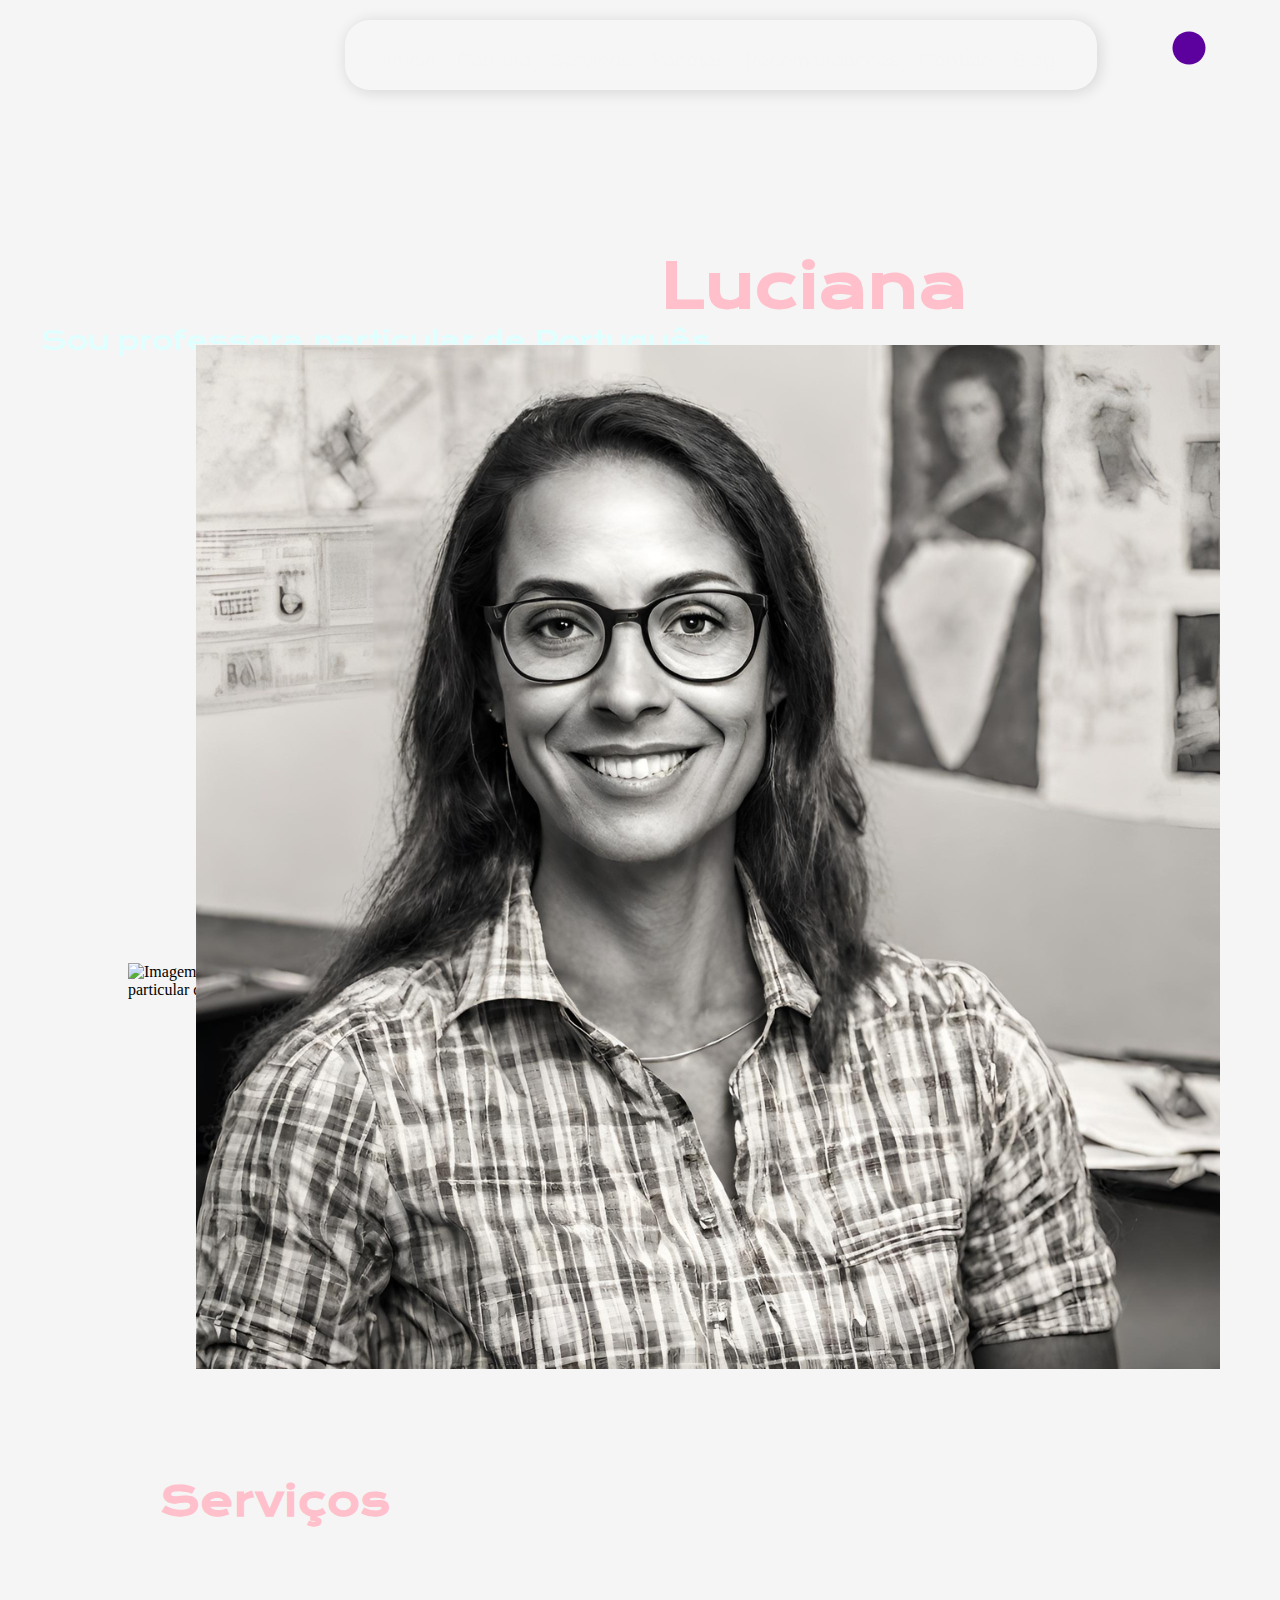
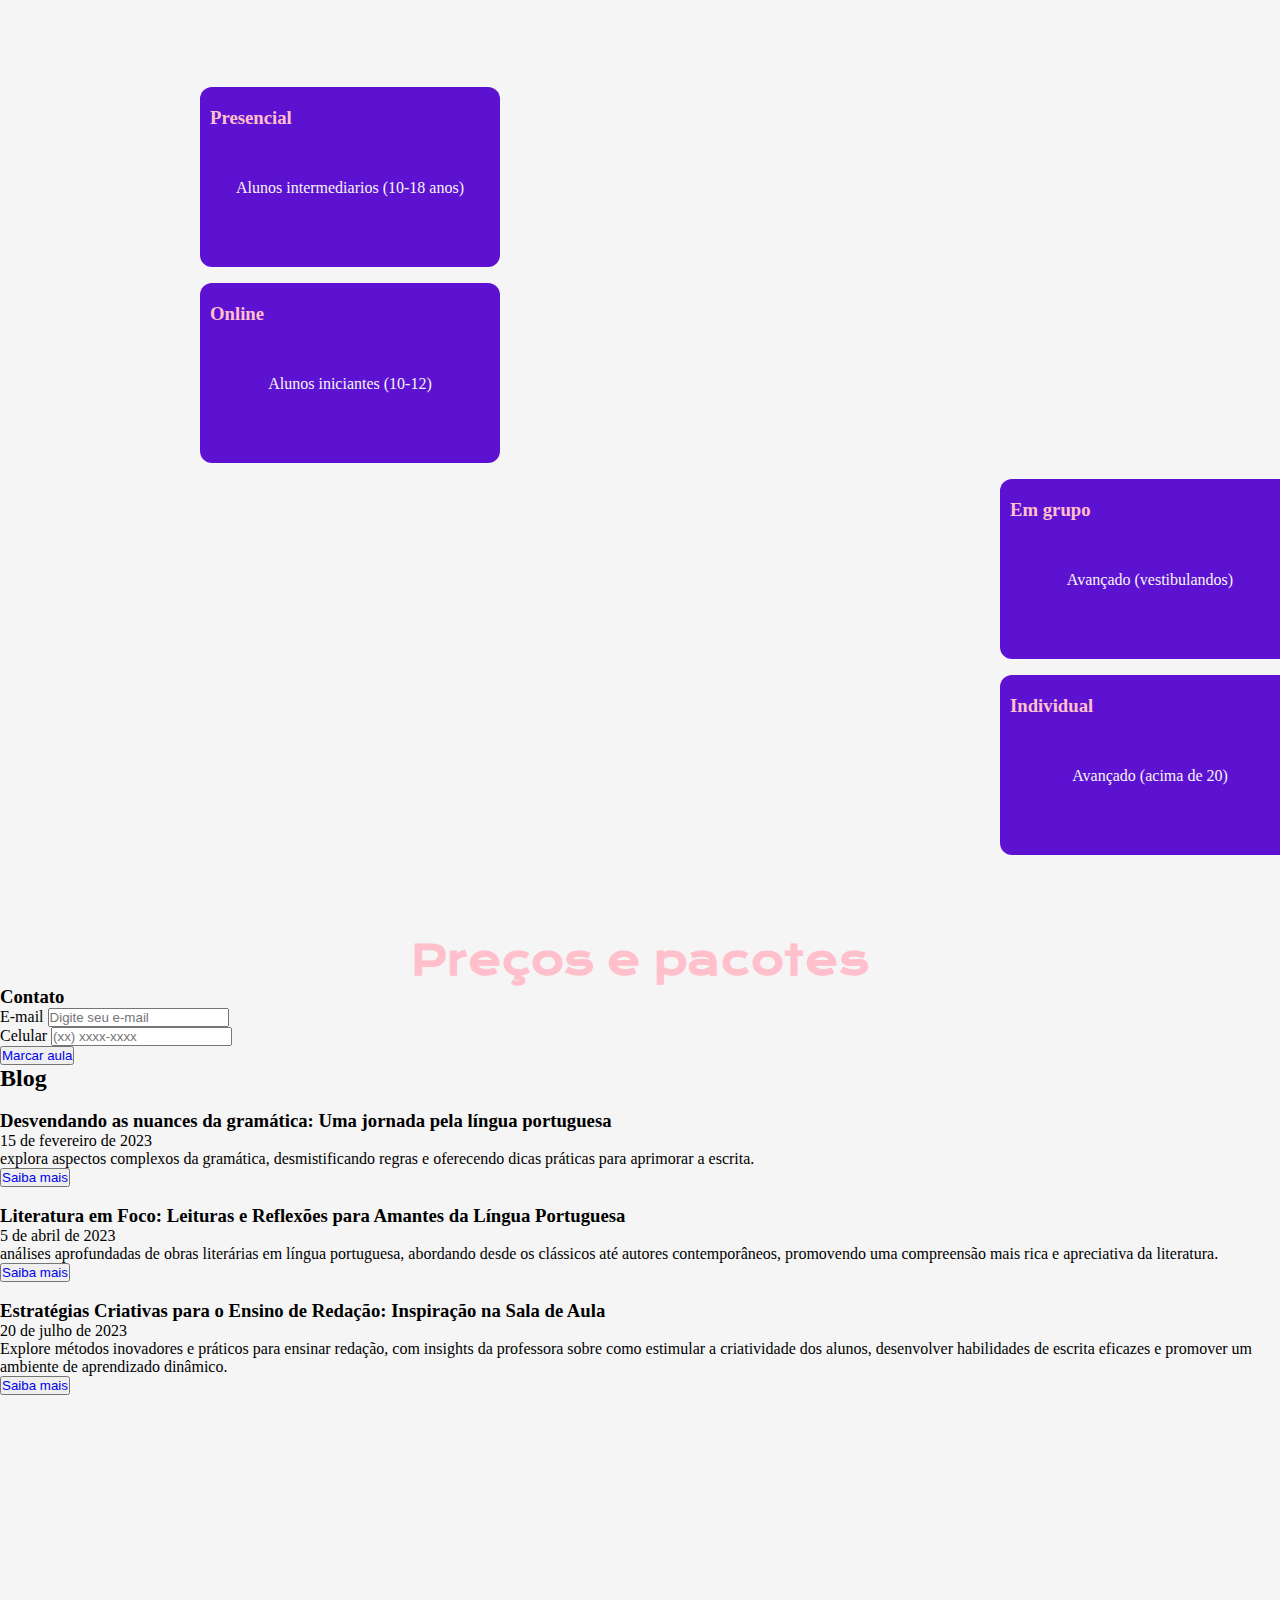
==== index.html @ c8812a9d "imagens geradas po ia da professora" ====
<!DOCTYPE html>
<html lang="pt-br">
<head>
    <meta charset="UTF-8">
    <meta http-equiv="X-UA-Compatible" content="ie=edge">
    <meta name="viewport" content="width=device-width, initial-scale=1.0">
    <title>Prof. Luciana</title>
    <link rel="stylesheet" href="style.css">
    <link rel="stylesheet" href="https://cdnjs.cloudflare.com/ajax/libs/font-awesome/6.2.1/css/all.min.css" integrity="sha512-MV7K8+y+gLIBoVD59lQIYicR65iaqukzvf/nwasF0nqhPay5w/9lJmVM2hMDcnK1OnMGCdVK+iQrJ7lzPJQd1w==" crossorigin="anonymous" referrerpolicy="no-referrer" />
    <link rel="stylesheet" href="https://stackpath.bootstrapcdn.com/font-awesome/4.7.0/css/font-awesome.min.css">
    <script defer src="script.js"></script>
</head>
<body>

    <header>
        <div class="logo"> 
            <i class="fa-solid fa-book-open-reader"></i>  
            <h1>Prof. Lu</h1>
        </div>
        <nav class="nav">
            <ul>
                <li class="nav-item"><a href="#">Inicio</a></li>
                <li class="nav-item"><a href="#">Carreira</a></li>
                <li class="nav-item"><a href="#">Serviços</a></li>
                <li class="nav-item"><a href="#">Pacotes</a></li>
                <li class="nav-item"><a href="#">Recomendações</a></li>
                <li class="nav-item"><a href="#">Contato</a></li>
                <li class="nav-item"><a href="#">Blog</a></li>
            </ul>
        </nav>
        <div class="dark-mode">
            <input type="checkbox" class="checkbox" id="chk" />
            <label class="label" for="chk">
            <i class="fas fa-moon"></i>
            <i class="fas fa-sun"></i>
            <div class="ball"></div>
        </div>
    </header>

    <!-- Main -->

    <main>
        <div class="apresentacao">
            <h1>Olá, me chamo <span>Luciana</span></h1>
            <p>Sou professora particular de Português</p>
        </div>
        <img src="img/6.png" alt="Imagem de uma professora particular de português">
    </main>

    <!-- Sobre mim -->

    <section id="sobre">
        <img src="img/" alt="Imagem de uma professora particular de português">
        <div class="sobre-mim">
            <h2>Sobre mim</h2>
            <p>Olá, eu sou a Professora Luciana, dedicada educadora com uma paixão profunda pelo ensino da língua portuguesa. Possuo uma sólida formação acadêmica e experiência prática, buscando sempre proporcionar um ambiente de aprendizado envolvente e eficaz.
            <br>
            <br>
            Qualificações:
            Tenho um bacharelado em Letras Português pela Universidade Estadual de São Paulo (USP) e um mestrado em Linguística Aplicada pela Universidade Federal do Rio de Janeiro (UFRJ). Minha formação acadêmica proporcionou-me uma compreensão abrangente dos aspectos linguísticos, literários e culturais da língua portuguesa.
            <br>
            <br>
            Experiência:
            Ao longo dos últimos 10 anos, venho lecionando português para estudantes de diversas idades e níveis de proficiência. Minha experiência inclui o trabalho em escolas de idiomas, instituições de ensino superior e aulas particulares. Isso me permitiu desenvolver métodos flexíveis e adaptáveis para atender às necessidades específicas de cada aluno.
            <br>
            <br>
            Especialização:
            Minha especialização inclui o ensino de português para fins específicos, com foco em português para negócios. Trabalhei com profissionais de diferentes áreas, proporcionando-lhes as habilidades linguísticas necessárias para se comunicarem eficazmente no ambiente de negócios. Além disso, tenho experiência em lecionar para crianças, utilizando métodos lúdicos e interativos para tornar o aprendizado do idioma uma experiência agradável.
            <br>
            <br>
            Métodos de Ensino:
            Acredito em abordagens comunicativas que enfatizam a prática efetiva da língua. Utilizo materiais autênticos, exercícios práticos e simulações de situações do mundo real para aprimorar as habilidades de compreensão e expressão oral e escrita dos meus alunos. Adapto minhas aulas de acordo com as necessidades individuais, promovendo um ambiente inclusivo e participativo.
            <br>
            <br>
            Meu objetivo como professora é não apenas ensinar a língua portuguesa, mas também inspirar um amor duradouro pelo idioma e pela cultura brasileira em meus alunos.</p>
        </div>
    </section>

    <!-- Serviços -->

    <section id="servicos">
        <h2>Serviços</h2>
        <div class="card-servicos">
            <div class="presencial esquerda">
                <h3 class="servicos-titulo">Presencial</h3>
                <p class="servicos-texto">Alunos intermediarios (10-18 anos)</p>
            </div>
            <div class="online esquerda">
                <h3 class="servicos-titulo">Online</h3>
                <p class="servicos-texto">Alunos iniciantes (10-12)</p>
            </div>
            <div class="grupo direita">
                <h3 class="servicos-titulo">Em grupo</h3>
                <p class="servicos-texto">Avançado (vestibulandos)</p>
            </div>
            <div class="individual direita">
                <h3 class="servicos-titulo">Individual</h3>
                <p class="servicos-texto">Avançado (acima de 20)</p>
            </div>
        </div>
    </section>

    <!-- Preços e Pacotes -->

    <section id="precos-pacotes">
        <h2>Preços e pacotes</h2>
        <div class="pacotes">

        </div>
    </section>

    <!-- Depoimentos -->

    <!-- Contato -->

    <section id="contato">
        <div class="contato-card">
            <form action="#">
                <h3 class="contato-titulo">Contato</h3>
                <div class="input">
                    <label for="email">E-mail</label>
                    <input id="email" type="email" name="email" placeholder="Digite seu e-mail" required>
                </div>
                <div class="input">
                    <label for="number">Celular</label>
                    <input id="number" type="tel" name="number" placeholder="(xx) xxxx-xxxx" required>
                </div>
            </form>
            <div class="botao-contato">
                <button><a href="#">Marcar aula</a></button>
            </div>    
        </div>
    </section>

    <!-- Blog -->

    <section id="blog">
        <h2>Blog</h2>
        <div class="blogs">    
            <div class="blog-1">
                <img src="" alt="">
                <h3>Desvendando as nuances da gramática: Uma jornada pela língua portuguesa</h2>
                <span>15 de fevereiro de 2023</span>
                <p>explora aspectos complexos da gramática, desmistificando regras e oferecendo dicas práticas para aprimorar a escrita.</p>
                <div class="botao-blog">
                    <button><a href="#">Saiba mais</a></button>
                </div>
            </div>
            <div class="blog-2">
                <img src="" alt="">
                <h3>Literatura em Foco: Leituras e Reflexões para Amantes da Língua Portuguesa</h2>
                <span>5 de abril de 2023</span>
                <p>análises aprofundadas de obras literárias em língua portuguesa, abordando desde os clássicos até autores contemporâneos, promovendo uma compreensão mais rica e apreciativa da literatura.</p>
                <div class="botao-blog">
                    <button><a href="#">Saiba mais</a></button>
                </div>
            </div>
            <div class="blog-3">
                <img src="" alt="">
                <h3>Estratégias Criativas para o Ensino de Redação: Inspiração na Sala de Aula</h2>
                <span>20 de julho de 2023</span>
                <p> Explore métodos inovadores e práticos para ensinar redação, com insights da professora sobre como estimular a criatividade dos alunos, desenvolver habilidades de escrita eficazes e promover um ambiente de aprendizado dinâmico.</p>
                <div class="botao-blog">
                    <button><a href="#">Saiba mais</a></button>
                </div>
            </div>  
        </div>
    </section>

    <!-- footer -->

    <footer>
        <div class="footer">
            <div class="logo-footer"> 
                <i class="fa-solid fa-book-open-reader"></i>  
                <h1>Prof. Lu</h1>
            </div>
            <div class="footer-conteudo">
                <p>Me sigam nas redes sociais</p>
                <ul class="sociais">
                    <li><a href="#"><i class="fa-brands fa-whatsapp"></i></a></li>
                    <li><a href="#"><i class="fa-brands fa-facebook"></i></a></li>
                    <li><a href="#"><i class="fa-brands fa-twitter"></i></a></li>
                    <li><a href="#"><i class="fa-brands fa-linkedin"></i></a></li>
                    <li><a href="#"><i class="fa-brands fa-instagram"></i></a></li>
                </ul>
            </div>
        </div>
    </footer>
</body>
</html>
---- style.css ----
@import url('https://fonts.googleapis.com/css2?family=Inter:wght@300;400&family=Krona+One&family=Lobster&display=swap');

* {
    margin: 0;
    padding: 0;
    box-sizing: border-box;
    list-style: none;
    text-decoration: none;
}

:root {
    --branco: #f5f5f5;
    --inter-font: 'Inter', sans-serif;
    --krona-font: 'Krona One', sans-serif;
    --lobster-font: 'Lobster', sans-serif;
}

body {
    background-color: var(--branco); 
    height: 100vh;
}

header {
    display: flex;
    justify-content: space-between;
    background: rgba(255, 255, 255, 0.05);
    backdrop-filter: blur(5px);
    background-image: url(img/hero.svg);
    background-position: center bottom;
    background-repeat: no-repeat;
    background-size: cover;
    min-height: 70vh;
}

.logo {
    display: flex;
    margin-left: 2em;
    color: var(--branco);
    font-family: var(--lobster-font);
    margin-top: 10px;
    font-size: 30px;
}

.logo h1 {
    margin-left: 20px;
}

.logo i {
    margin-top: 20px;
}

.nav {
    height: 70px;
    backdrop-filter: blur(5px);
    background: rgba(255, 255, 255, 0.05);
    box-shadow: 2px 2px 15px rgba(0, 0, 0, .14);
    border-radius: 25px;
    padding: .5rem 2rem;
    position: fixed center;
    z-index: 9;
    margin-top: 20px;
}

header ul {
    display: flex;
    margin-top: 10px;
}

header li {
    padding: 10px;
}

header li a {
    color: var(--branco);
    font-family: var(--inter-font);
    font-size: 20px;
}

/* dark mode */

.dark-mode {
    margin-right: 3em;
    margin-top: 35px;
}

body.dark {
    background: #000000;
}
  
.checkbox {
opacity: 0;
position: absolute;
}

.label {
background-color: #f5f5f5;
border-radius: 50px;
cursor: pointer;
display: flex;
justify-content: space-between;
align-items: center;

padding: 5px;
position: relative;
height: 26px;
width: 50px;
transform: scale(1.5);

}

.label .ball {
background-color: rgb(92, 0, 158);
border-radius: 50%;
position: absolute;
top: 2px;
left: 2px;
height: 22px;
width: 22px;
transform: translateX(0px);
transition: transform 0.2s linear;
}

.checkbox:checked + .label .ball {
transform: translateX(24px);
}

.fa-moon {
color: cornflowerblue;
}

.fa-sun {
color: cornflowerblue;
}

/* Main */

.apresentacao {
    color: var(--branco);
    padding: 3rem 2.5rem;
    position: absolute;
    top: 200px;
    font-family: var(--krona-font );
    font-size: 30px;
}

.apresentacao span {
    color: pink;
    font-size: 60px;
}

.apresentacao p {
    color: lightcyan;
    font-size: 26px;
}

main img {
    position: absolute;
    top: 345px;
    right: 60px;
}

/* sobre mim */
#sobre {
    display: flex;
    flex-direction: row;
    align-items: center;
    flex-wrap: wrap;
    justify-content: space-between;
    margin: 1rem 10%;
    width: 80%;
}

#sobre img {
    width: 17%;
    min-width: 200px;
}

.sobre-mim {
    font-family: var(--inter-font);
    font-size: 20px;
    background-color: #5D12D2;
    color: #f5f5f5;
    width: 57%;
    border-radius: 14px;
    padding: 20px;
}

.sobre-mim h2 {
    margin-bottom: 10px;
    border-bottom: 6px solid #f5f5f5;
    width: 200px;
}

.sobre-mim p {
    font-size: 14px;
}

/* serviços */

#servicos h2 {
    color: pink;
    font-family: var(--krona-font);
    font-size: 40px;
    margin-left: 4em;
    margin-top: 4em;
    margin-bottom: 4em;
}

.presencial,
.online,
.grupo,
.individual {
    background-color: #5D12D2;
    margin: 1em;
    border-radius: 12px;
    height: 180px;
    width: 300px;
    display: flex;
    flex-direction: column;
}

.direita {
    margin-left: 1000px;
}

.esquerda {
    margin-left: 200px;
}

.servicos-titulo {
    color: pink;
    margin-left: 10px;
    margin-top: 20px;
}

.servicos-texto {
    color: #f5f5f5;
    text-align: center;
    margin-top: 50px;
}

/* Preços e pacotes */

#precos-pacotes {
    text-align: center;
}

#precos-pacotes h2 {
    color: pink; 
    font-family: var(--krona-font);
    font-size: 40px;
    margin-top: 2em;
}

/* footer */

.footer {
    background-image: url(img/footer.svg);
    background-position: top center;
    background-repeat: no-repeat;
    background-size: cover;
    padding: 200px 0px 30px 0px;
    min-height: 70vh;
}

.logo-footer {
    display: flex;
    color: var(--branco);
    font-family: var(--lobster-font);
    margin-top: 10px;
    font-size: 30px;
    justify-content: center;
}

.logo-footer h1 { 
    margin-left: 10px;   
}

.logo-footer i {
    margin-top: 20px;
}

.footer-conteudo p {
    text-align: center;
    font-family: var(--inter-font);
    color: var(--branco);
    font-size: 24px;
    margin-top: 1em;
    margin-bottom: 1em;
}

.sociais {
    display: flex;
    justify-content: center;
}

.sociais i {
    color: var(--branco);
    padding: 10px;
    font-size: 25px;
}
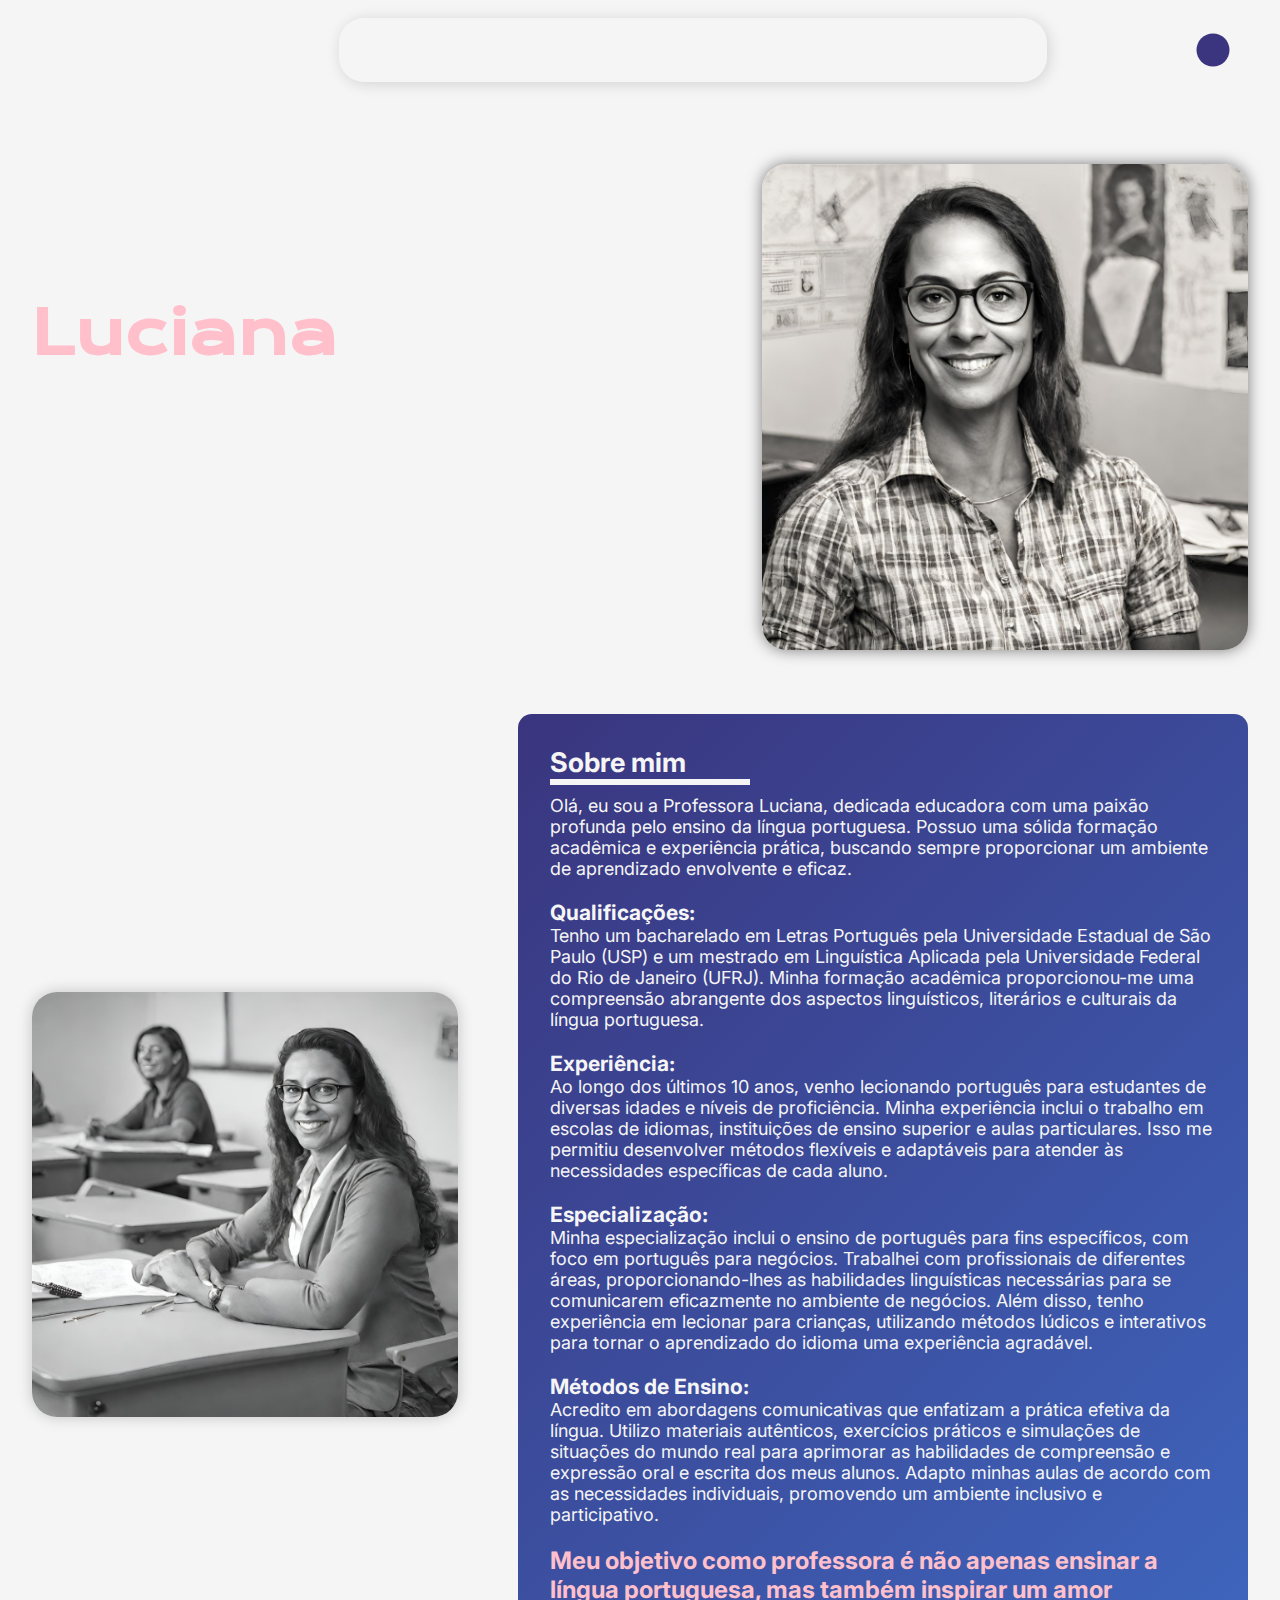
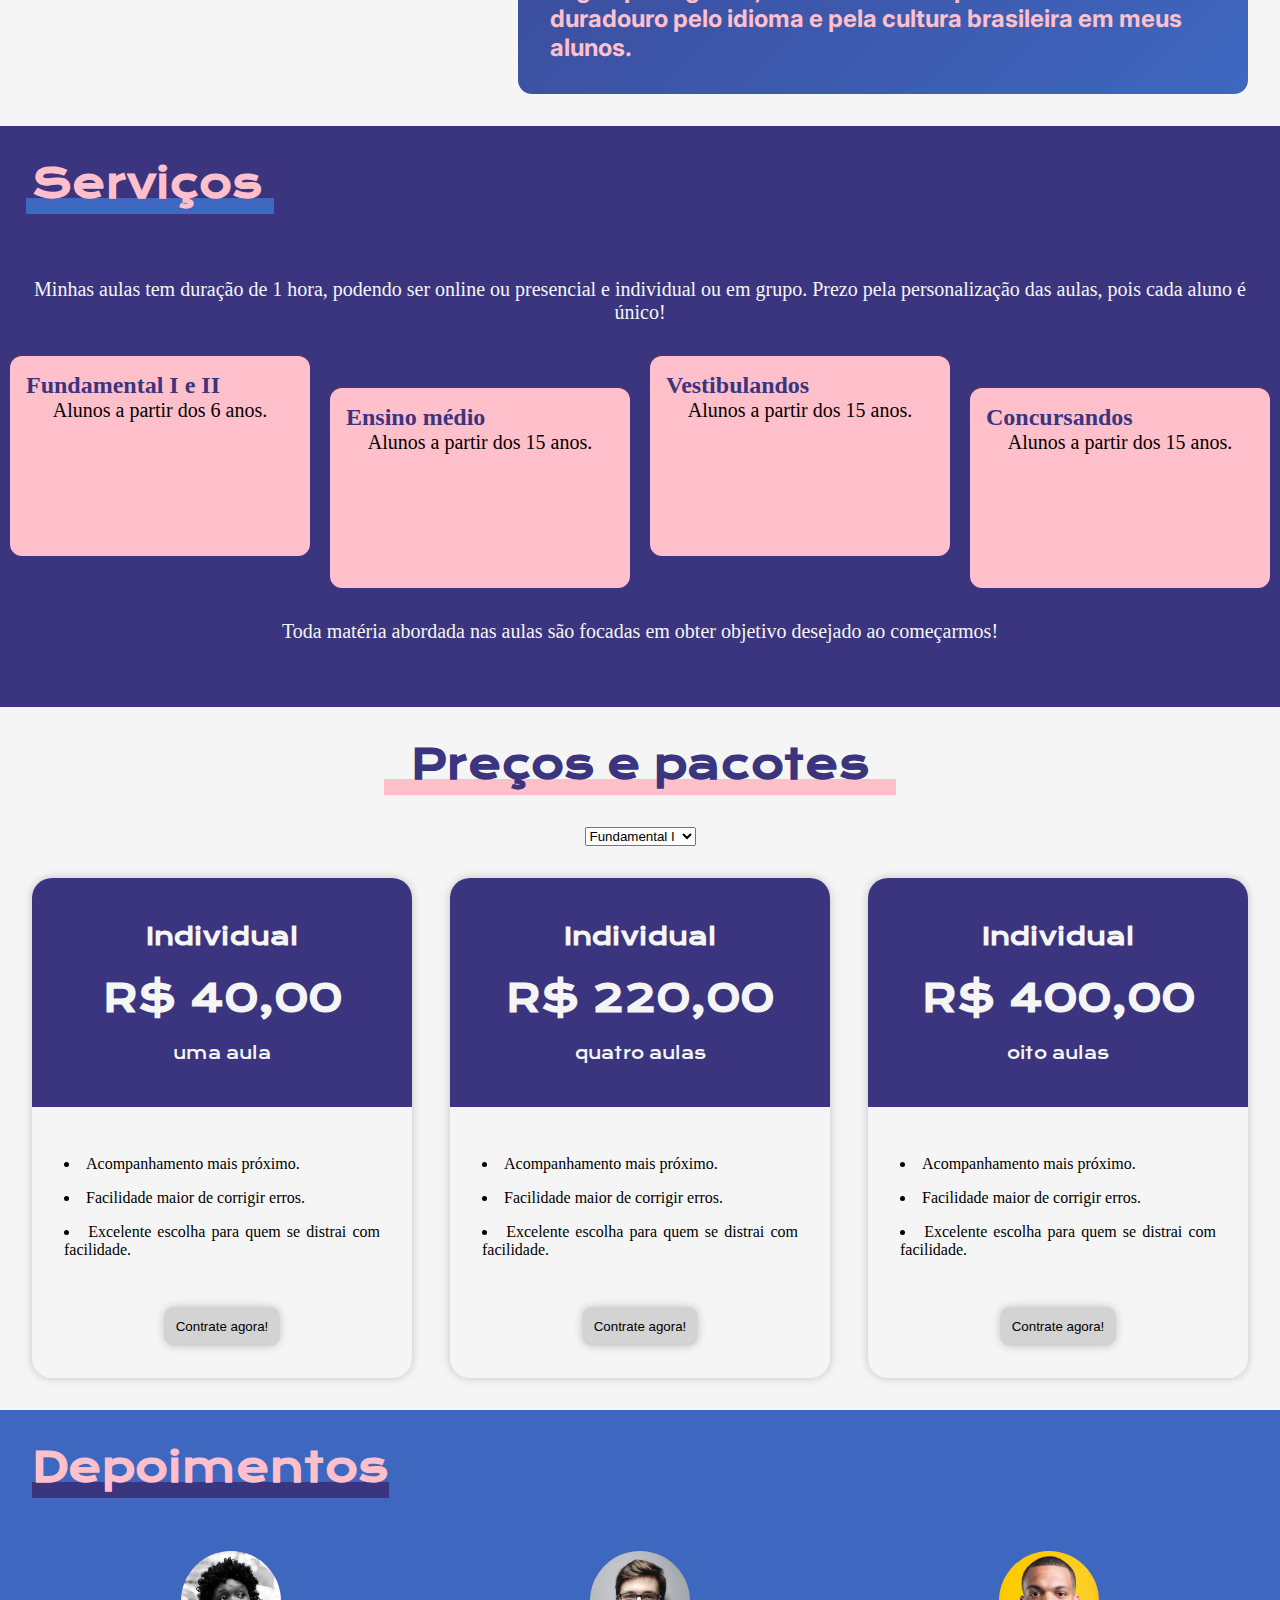
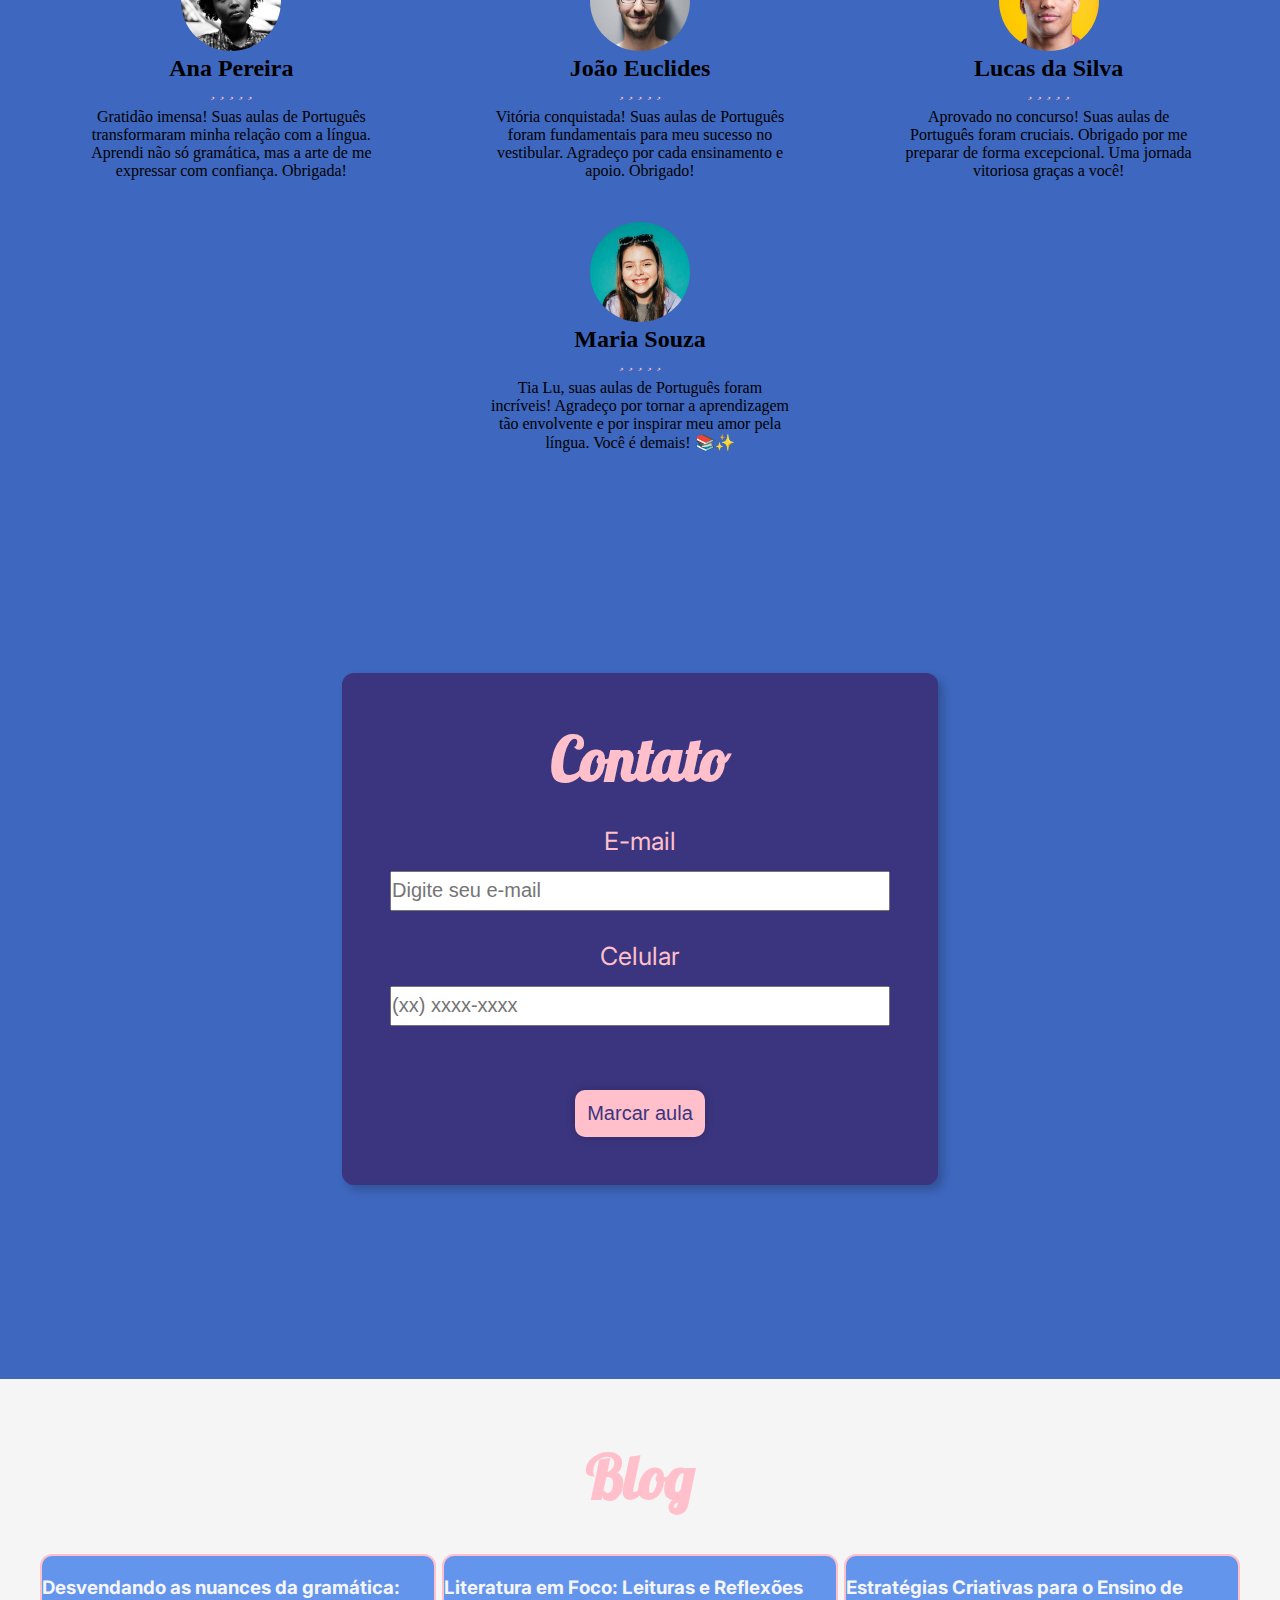
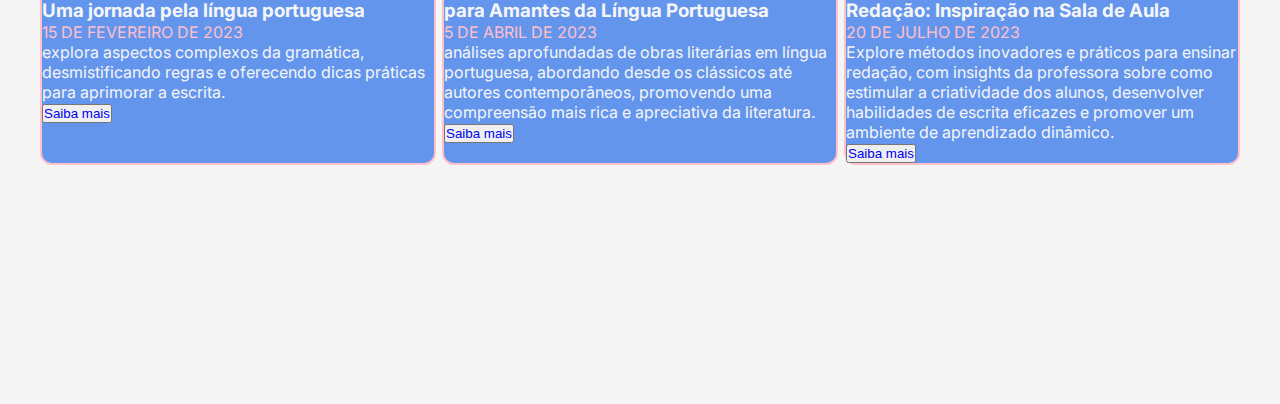
==== commit a44ff6a4: "Todas as minhas modificações de hoje" ====
--- a/index.html
+++ b/index.html
@@ -2,28 +2,28 @@
 <html lang="pt-br">
 <head>
     <meta charset="UTF-8">
+    <meta name="viewport" content="width=device-width, initial-scale=1.0">
     <meta http-equiv="X-UA-Compatible" content="ie=edge">
-    <meta name="viewport" content="width=device-width, initial-scale=1.0">
-    <title>Prof. Luciana</title>
+    <title>Professora Luciana</title>
+    <link rel="shortcut icon" href="img/graduation-cap-solid.svg" type="image/x-icon">
     <link rel="stylesheet" href="style.css">
     <link rel="stylesheet" href="https://cdnjs.cloudflare.com/ajax/libs/font-awesome/6.2.1/css/all.min.css" integrity="sha512-MV7K8+y+gLIBoVD59lQIYicR65iaqukzvf/nwasF0nqhPay5w/9lJmVM2hMDcnK1OnMGCdVK+iQrJ7lzPJQd1w==" crossorigin="anonymous" referrerpolicy="no-referrer" />
     <link rel="stylesheet" href="https://stackpath.bootstrapcdn.com/font-awesome/4.7.0/css/font-awesome.min.css">
     <script defer src="script.js"></script>
 </head>
 <body>
-
     <header>
         <div class="logo"> 
             <i class="fa-solid fa-book-open-reader"></i>  
-            <h1>Prof. Lu</h1>
+            <h2>Prof. Lu</h2>
         </div>
         <nav class="nav">
             <ul>
                 <li class="nav-item"><a href="#">Inicio</a></li>
-                <li class="nav-item"><a href="#">Carreira</a></li>
-                <li class="nav-item"><a href="#">Serviços</a></li>
-                <li class="nav-item"><a href="#">Pacotes</a></li>
-                <li class="nav-item"><a href="#">Recomendações</a></li>
+                <li class="nav-item"><a href="#sobre">Carreira</a></li>
+                <li class="nav-item"><a href="#servicos">Serviços</a></li>
+                <li class="nav-item"><a href="#precos-pacotes">Pacotes</a></li>
+                <li class="nav-item"><a href="#depoimentos">Recomendações</a></li>
                 <li class="nav-item"><a href="#">Contato</a></li>
                 <li class="nav-item"><a href="#">Blog</a></li>
             </ul>
@@ -36,83 +36,171 @@
             <div class="ball"></div>
         </div>
     </header>
-
-    <!-- Main -->
-
     <main>
         <div class="apresentacao">
-            <h1>Olá, me chamo <span>Luciana</span></h1>
-            <p>Sou professora particular de Português</p>
-        </div>
-        <img src="img/6.png" alt="Imagem de uma professora particular de português">
+            <h1><span>Olá, me chamo </span><strong>Luciana</strong>
+            <br>
+            Sou professora particular de Português</h1>
+        </div>
+        <img src="img/prof-lu-1.png" alt="Professora Luciana">
     </main>
-
-    <!-- Sobre mim -->
-
     <section id="sobre">
-        <img src="img/" alt="Imagem de uma professora particular de português">
+        <img src="img/prof-lu-2.png" alt="Professora Luciana">
         <div class="sobre-mim">
             <h2>Sobre mim</h2>
             <p>Olá, eu sou a Professora Luciana, dedicada educadora com uma paixão profunda pelo ensino da língua portuguesa. Possuo uma sólida formação acadêmica e experiência prática, buscando sempre proporcionar um ambiente de aprendizado envolvente e eficaz.
             <br>
             <br>
-            Qualificações:
+            <h3>Qualificações:</h3>
             Tenho um bacharelado em Letras Português pela Universidade Estadual de São Paulo (USP) e um mestrado em Linguística Aplicada pela Universidade Federal do Rio de Janeiro (UFRJ). Minha formação acadêmica proporcionou-me uma compreensão abrangente dos aspectos linguísticos, literários e culturais da língua portuguesa.
             <br>
             <br>
-            Experiência:
+            <h3>Experiência:</h3>
             Ao longo dos últimos 10 anos, venho lecionando português para estudantes de diversas idades e níveis de proficiência. Minha experiência inclui o trabalho em escolas de idiomas, instituições de ensino superior e aulas particulares. Isso me permitiu desenvolver métodos flexíveis e adaptáveis para atender às necessidades específicas de cada aluno.
             <br>
             <br>
-            Especialização:
+            <h3>Especialização:</h3>
             Minha especialização inclui o ensino de português para fins específicos, com foco em português para negócios. Trabalhei com profissionais de diferentes áreas, proporcionando-lhes as habilidades linguísticas necessárias para se comunicarem eficazmente no ambiente de negócios. Além disso, tenho experiência em lecionar para crianças, utilizando métodos lúdicos e interativos para tornar o aprendizado do idioma uma experiência agradável.
             <br>
             <br>
-            Métodos de Ensino:
+            <h3>Métodos de Ensino:</h3>
             Acredito em abordagens comunicativas que enfatizam a prática efetiva da língua. Utilizo materiais autênticos, exercícios práticos e simulações de situações do mundo real para aprimorar as habilidades de compreensão e expressão oral e escrita dos meus alunos. Adapto minhas aulas de acordo com as necessidades individuais, promovendo um ambiente inclusivo e participativo.
             <br>
             <br>
-            Meu objetivo como professora é não apenas ensinar a língua portuguesa, mas também inspirar um amor duradouro pelo idioma e pela cultura brasileira em meus alunos.</p>
-        </div>
-    </section>
-
-    <!-- Serviços -->
-
+            <strong class="destaque">Meu objetivo como professora é não apenas ensinar a língua portuguesa, mas também inspirar um amor duradouro pelo idioma e pela cultura brasileira em meus alunos.</strong></p>
+        </div>
+    </section>
     <section id="servicos">
         <h2>Serviços</h2>
-        <div class="card-servicos">
-            <div class="presencial esquerda">
-                <h3 class="servicos-titulo">Presencial</h3>
-                <p class="servicos-texto">Alunos intermediarios (10-18 anos)</p>
-            </div>
-            <div class="online esquerda">
-                <h3 class="servicos-titulo">Online</h3>
-                <p class="servicos-texto">Alunos iniciantes (10-12)</p>
-            </div>
-            <div class="grupo direita">
-                <h3 class="servicos-titulo">Em grupo</h3>
-                <p class="servicos-texto">Avançado (vestibulandos)</p>
-            </div>
-            <div class="individual direita">
-                <h3 class="servicos-titulo">Individual</h3>
-                <p class="servicos-texto">Avançado (acima de 20)</p>
-            </div>
-        </div>
-    </section>
-
-    <!-- Preços e Pacotes -->
-
+        <div class="servicos-h2"></div>
+        <p class="servicos-texto">Minhas aulas tem duração de 1 hora, podendo ser online ou presencial e individual ou em grupo. Prezo pela personalização das aulas, pois cada aluno é único!</p>
+        <div class="cards-servicos">
+            <div class="card-servicos">
+                <h3 class="servicos-titulo">Fundamental I e II</h3>
+                <p class="card-texto">Alunos a partir dos 6 anos.</p>
+            </div>
+            <div class="card-servicos mt-2">
+                <h3 class="servicos-titulo">Ensino médio</h3>
+                <p class="card-texto">Alunos a partir dos 15 anos.</p>
+            </div>
+            <div class="card-servicos">
+                <h3 class="servicos-titulo">Vestibulandos</h3>
+                <p class="card-texto">Alunos a partir dos 15 anos.</p>
+            </div>
+            <div class="card-servicos mt-2">
+                <h3 class="servicos-titulo">Concursandos</h3>
+                <p class="card-texto">Alunos a partir dos 15 anos.</p>
+            </div>
+        </div>
+        <p class="servicos-texto">Toda matéria abordada nas aulas são focadas em obter objetivo desejado ao começarmos!</p>
+    </section>
     <section id="precos-pacotes">
         <h2>Preços e pacotes</h2>
+        <div class="pacotes-h2"></div>
+        <select name="Pacotes" id="pacotes">
+            <option value="funda1" selected>Fundamental I</option>
+            <option value="funda2">Fundamental II</option>
+            <option value="ensmed">Ensino Médio</option>
+            <option value="vestib">Vestibulando</option>
+            <option value="concur">Concursandos</option>
+            <option value="outros">Outros Planos</option>
+        </select>
         <div class="pacotes">
-
-        </div>
-    </section>
-
-    <!-- Depoimentos -->
-
-    <!-- Contato -->
-
+            <div class="card-pacote">
+                <div class="top_card-pacote">
+                    <h4>Individual</h4>
+                    <span class="preco">R$ 40,00</span>
+                    <span class="especificacao">uma aula</span>
+                </div>
+                <ul class="lista_card-pacote">
+                    <li>Acompanhamento mais próximo.</li>
+                    <li>Facilidade maior de corrigir erros.</li>
+                    <li>Excelente escolha para quem se distrai com facilidade.</li>
+                </ul>
+                <button type="button" class="button_card-pacote">Contrate agora!</button>
+            </div>
+            <div class="card-pacote">
+                <div class="top_card-pacote">
+                    <h4>Individual</h4>
+                    <span class="preco">R$ 220,00</span>
+                    <span class="especificacao">quatro aulas</span>
+                </div>
+                <ul class="lista_card-pacote">
+                    <li>Acompanhamento mais próximo.</li>
+                    <li>Facilidade maior de corrigir erros.</li>
+                    <li>Excelente escolha para quem se distrai com facilidade.</li>
+                </ul>
+                <button type="button" class="button_card-pacote">Contrate agora!</button>
+            </div>
+            <div class="card-pacote">
+                <div class="top_card-pacote">
+                    <h4>Individual</h4>
+                    <span class="preco">R$ 400,00</span>
+                    <span class="especificacao">oito aulas</span>
+                </div>
+                <ul class="lista_card-pacote">
+                    <li>Acompanhamento mais próximo.</li>
+                    <li>Facilidade maior de corrigir erros.</li>
+                    <li>Excelente escolha para quem se distrai com facilidade.</li>
+                </ul>
+                <button type="button" class="button_card-pacote">Contrate agora!</button>
+            </div>
+        </div>
+    </section>
+    <section id="depoimentos">
+        <h2>Depoimentos</h2>
+        <div class="depoimentos-h2"></div>
+        <div class="depoimentos">
+            <div class="card-depoimentos">
+                <img src="img/Ana.png" alt="Aluna Ana" class="img-depoimento">
+                <h5>Ana Pereira</h5>
+                <div class="estrelas">
+                    <i class="fa-solid fa-star estrela"></i>
+                    <i class="fa-solid fa-star estrela"></i>
+                    <i class="fa-solid fa-star estrela"></i>
+                    <i class="fa-solid fa-star estrela"></i>
+                    <i class="fa-solid fa-star estrela"></i>
+                </div>
+                <p>Gratidão imensa! Suas aulas de Português transformaram minha relação com a língua. Aprendi não só gramática, mas a arte de me expressar com confiança. Obrigada!</p>
+            </div>
+            <div class="card-depoimentos">
+                <img src="img/Joao.png" alt="Aluno João" class="img-depoimento">
+                <h5>João Euclides</h5>
+                <div class="estrelas">
+                    <i class="fa-solid fa-star estrela"></i>
+                    <i class="fa-solid fa-star estrela"></i>
+                    <i class="fa-solid fa-star estrela"></i>
+                    <i class="fa-solid fa-star estrela"></i>
+                    <i class="fa-solid fa-star estrela"></i>
+                </div>
+                <p>Vitória conquistada! Suas aulas de Português foram fundamentais para meu sucesso no vestibular. Agradeço por cada ensinamento e apoio. Obrigado!</p>
+            </div>
+            <div class="card-depoimentos">
+                <img src="img/Lucas.png" alt="Aluno Lucas" class="img-depoimento">
+                <h5>Lucas da Silva</h5>
+                <div class="estrelas">
+                    <i class="fa-solid fa-star estrela"></i>
+                    <i class="fa-solid fa-star estrela"></i>
+                    <i class="fa-solid fa-star estrela"></i>
+                    <i class="fa-solid fa-star estrela"></i>
+                    <i class="fa-solid fa-star estrela"></i>
+                </div>
+                <p>Aprovado no concurso! Suas aulas de Português foram cruciais. Obrigado por me preparar de forma excepcional. Uma jornada vitoriosa graças a você!</p>
+            </div>
+            <div class="card-depoimentos">
+                <img src="img/Maria.png" alt="Aluna Maria" class="img-depoimento">
+                <h5>Maria Souza</h5>
+                <div class="estrelas">
+                    <i class="fa-solid fa-star estrela"></i>
+                    <i class="fa-solid fa-star estrela"></i>
+                    <i class="fa-solid fa-star estrela"></i>
+                    <i class="fa-solid fa-star estrela"></i>
+                    <i class="fa-solid fa-star estrela"></i>
+                </div>
+                <p>Tia Lu, suas aulas de Português foram incríveis! Agradeço por tornar a aprendizagem tão envolvente e por inspirar meu amor pela língua. Você é demais! 📚✨</p>
+            </div>
+        </div>
+    </section>
     <section id="contato">
         <div class="contato-card">
             <form action="#">
@@ -126,9 +214,7 @@
                     <input id="number" type="tel" name="number" placeholder="(xx) xxxx-xxxx" required>
                 </div>
             </form>
-            <div class="botao-contato">
-                <button><a href="#">Marcar aula</a></button>
-            </div>    
+            <button>Marcar aula</button>
         </div>
     </section>
 
--- a/style.css
+++ b/style.css
@@ -9,65 +9,60 @@
 }
 
 :root {
+    --roxo: #5D12D2;
+    --rosa: pink;
     --branco: #f5f5f5;
     --inter-font: 'Inter', sans-serif;
     --krona-font: 'Krona One', sans-serif;
     --lobster-font: 'Lobster', sans-serif;
+
+    --roxo-topo-svg: rgb(58, 53, 126);
+    --azul-final-svg: rgb(62, 103, 191);
+}
+
+html {
+    scroll-behavior: smooth;
 }
 
 body {
+    height: 100vh;
     background-color: var(--branco); 
-    height: 100vh;
+    background-image: url(img/hero.svg);
+    background-position: center top;
+    background-repeat: no-repeat;
+    background-size:contain;
 }
 
 header {
     display: flex;
+    align-items: center;
     justify-content: space-between;
-    background: rgba(255, 255, 255, 0.05);
-    backdrop-filter: blur(5px);
-    background-image: url(img/hero.svg);
-    background-position: center bottom;
-    background-repeat: no-repeat;
-    background-size: cover;
-    min-height: 70vh;
+    min-height: 100px;
+    padding: 0 1.5rem;
 }
 
 .logo {
     display: flex;
-    margin-left: 2em;
+    align-items: center;
+    gap: 20px;
     color: var(--branco);
     font-family: var(--lobster-font);
-    margin-top: 10px;
     font-size: 30px;
 }
 
-.logo h1 {
-    margin-left: 20px;
-}
-
-.logo i {
-    margin-top: 20px;
-}
-
 .nav {
-    height: 70px;
     backdrop-filter: blur(5px);
     background: rgba(255, 255, 255, 0.05);
     box-shadow: 2px 2px 15px rgba(0, 0, 0, .14);
     border-radius: 25px;
-    padding: .5rem 2rem;
+    padding: 1.25rem 2rem;
     position: fixed center;
     z-index: 9;
-    margin-top: 20px;
 }
 
 header ul {
     display: flex;
-    margin-top: 10px;
-}
-
-header li {
-    padding: 10px;
+    gap: 1rem;
 }
 
 header li a {
@@ -76,12 +71,12 @@
     font-size: 20px;
 }
 
-/* dark mode */
-
-.dark-mode {
-    margin-right: 3em;
-    margin-top: 35px;
-}
+header li a:hover {
+    color: white;
+    text-shadow: 0 0 4px white;
+}
+
+/* dark mode button*/
 
 body.dark {
     background: #000000;
@@ -93,13 +88,12 @@
 }
 
 .label {
-background-color: #f5f5f5;
+background-color: var(--branco);
 border-radius: 50px;
 cursor: pointer;
 display: flex;
 justify-content: space-between;
 align-items: center;
-
 padding: 5px;
 position: relative;
 height: 26px;
@@ -109,7 +103,7 @@
 }
 
 .label .ball {
-background-color: rgb(92, 0, 158);
+background-color: var(--roxo-topo-svg);
 border-radius: 50%;
 position: absolute;
 top: 2px;
@@ -124,133 +118,379 @@
 transform: translateX(24px);
 }
 
-.fa-moon {
-color: cornflowerblue;
-}
-
-.fa-sun {
-color: cornflowerblue;
+.fa-moon, .fa-sun {
+color: var(--azul-final-svg);
 }
 
 /* Main */
 
+main {
+    display: flex;
+    align-items: center;
+    justify-content: space-between;
+    margin-top: 2rem;
+    padding: 2.5%;
+}
+
 .apresentacao {
-    color: var(--branco);
-    padding: 3rem 2.5rem;
-    position: absolute;
-    top: 200px;
+    width: 55%;
+    color: var(--branco);
     font-family: var(--krona-font );
-    font-size: 30px;
+    padding-bottom: 10rem;
+}
+
+.apresentacao h1 {
+    font-size: 26px;
 }
 
 .apresentacao span {
-    color: pink;
     font-size: 60px;
 }
 
-.apresentacao p {
-    color: lightcyan;
-    font-size: 26px;
+.apresentacao strong {
+    color: var(--rosa);
+    font-size: 60px;
 }
 
 main img {
-    position: absolute;
-    top: 345px;
-    right: 60px;
+    width: 40%;
+    border-radius: 25px;
+    box-shadow: 0 0 15px rgba(0, 0, 0, .5);
 }
 
 /* sobre mim */
+
 #sobre {
     display: flex;
     flex-direction: row;
     align-items: center;
     flex-wrap: wrap;
     justify-content: space-between;
-    margin: 1rem 10%;
-    width: 80%;
+    padding: 2.5%;
 }
 
 #sobre img {
-    width: 17%;
+    width: 35%;
     min-width: 200px;
+    border-radius: 25px;
+    box-shadow: 0 0 15px rgba(0, 0, 0, .2);
 }
 
 .sobre-mim {
+    font-size: 18px;
     font-family: var(--inter-font);
-    font-size: 20px;
-    background-color: #5D12D2;
-    color: #f5f5f5;
-    width: 57%;
+    background: linear-gradient(135deg, var(--roxo-topo-svg), var(--azul-final-svg));
+    color: var(--branco);
+    width: 60%;
     border-radius: 14px;
-    padding: 20px;
+    padding: 2rem;
 }
 
 .sobre-mim h2 {
     margin-bottom: 10px;
-    border-bottom: 6px solid #f5f5f5;
+    border-bottom: 6px solid var(--branco);
     width: 200px;
 }
 
-.sobre-mim p {
-    font-size: 14px;
+.destaque {
+    color: var(--rosa);
+    font-size: 24px;
 }
 
 /* serviços */
 
+#servicos {
+    background-color: var(--roxo-topo-svg);
+    padding: 2rem 0;
+}
+
 #servicos h2 {
-    color: pink;
+    color: var(--rosa);
     font-family: var(--krona-font);
     font-size: 40px;
-    margin-left: 4em;
-    margin-top: 4em;
-    margin-bottom: 4em;
-}
-
-.presencial,
-.online,
-.grupo,
-.individual {
-    background-color: #5D12D2;
-    margin: 1em;
+    margin: 0 2.5%;
+}
+
+.servicos-h2 {
+    background-color: var(--azul-final-svg);
+    height: 1rem;
+    width: 15.5rem;
+    margin: -.7rem 2% 2rem;
+}
+
+.cards-servicos {
+    display: flex;
+    flex-wrap: wrap;
+    justify-content: space-around;
+}
+
+.card-servicos {
+    display: flex;
+    flex-direction: column;
+    width: 21%;
+    min-width: 300px;
+    height: 200px;
+    padding: 1rem;
     border-radius: 12px;
-    height: 180px;
-    width: 300px;
-    display: flex;
-    flex-direction: column;
-}
-
-.direita {
-    margin-left: 1000px;
-}
-
-.esquerda {
-    margin-left: 200px;
+    background-color: var(--rosa);
 }
 
 .servicos-titulo {
-    color: pink;
-    margin-left: 10px;
-    margin-top: 20px;
+    color: var(--roxo-topo-svg);
+    font-size: 24px;
+}
+
+.card-texto {
+    color: var(--preto);
+    font-size: 20px;
+    text-align: center;
 }
 
 .servicos-texto {
-    color: #f5f5f5;
-    text-align: center;
-    margin-top: 50px;
+    padding: 2rem 2.5%;
+    color: var(--branco);
+    font-size: 20px;
+    text-align: center;
 }
 
 /* Preços e pacotes */
 
 #precos-pacotes {
     text-align: center;
+    
+    margin-top: 2em;
 }
 
 #precos-pacotes h2 {
-    color: pink; 
+    color: var(--roxo-topo-svg); 
     font-family: var(--krona-font);
     font-size: 40px;
-    margin-top: 2em;
-}
+}
+
+.pacotes-h2 {
+    background-color: var(--rosa);
+    height: 1rem;
+    width: 32rem;
+    margin: -.7rem auto 2rem;
+}
+
+.pacotes {
+    padding: 1rem 2.5%;
+    width: 100%;
+    display: flex;
+    align-items: center;
+    flex-wrap: wrap;
+    gap: 20px;
+    justify-content: space-between;
+}
+
+.card-pacote {
+    display: flex;
+    flex-direction: column;
+    align-items: center;
+    justify-content: space-between;
+    width: 380px;
+    height: 500px;
+    border-radius: 20px;
+    box-shadow: 0 0 10px rgba(0, 0, 0, .2);
+    margin: 1rem 0;
+}
+
+.top_card-pacote {
+    display: flex;
+    flex-direction: column;
+    align-items: center;
+    justify-content: space-around;
+    background-color: var(--roxo-topo-svg);
+    width: 100%;
+    height: 50%;
+    border-radius: 20px 20px 0 0;
+    padding: 2rem 2rem;
+    color: var(--branco);
+    font-family: var(--krona-font);
+}
+
+.top_card-pacote h4 {
+    font-size: 24px;
+}
+
+.preco {
+    font-size: 38px;
+    font-weight: bold;
+}
+
+.lista_card-pacote {
+    padding: 2rem;
+    text-align: justify;
+}
+
+.lista_card-pacote li {
+    margin: 1rem 0;
+    list-style: inside;
+}
+
+.button_card-pacote {
+    background-color: lightgray;
+    margin-bottom: 2rem;
+    padding: .75rem;
+    border: none;
+    border-radius: 10px;
+    box-shadow: 0 0 10px rgba(0, 0, 0, .2);
+}
+
+.button_card-pacote:hover {
+    background-color: var(--rosa);
+    padding: .8rem;
+    font-size: 18px;
+    transition: .5s;
+}
+
+/* Depoimentos */
+
+#depoimentos {
+    padding: 2rem 2.5%;
+    background-color: var(--azul-final-svg);
+}
+
+#depoimentos h2 {
+    color: var(--rosa); 
+    font-family: var(--krona-font);
+    font-size: 40px;
+}
+
+.depoimentos-h2 {
+    background-color: var(--roxo-topo-svg);
+    height: 1rem;
+    width: 22.3rem;
+    margin: -.7rem 0;
+}
+
+.depoimentos {
+    margin-top: 2rem;
+    display: flex;
+    align-items: center;
+    flex-wrap: wrap;
+    gap: 10px;
+    justify-content: space-around;
+}
+
+.card-depoimentos {
+    width: 20%;
+    min-width: 300px;
+    text-align: center;
+    margin-top: 2rem;
+}
+
+.img-depoimento {
+    border-radius: 50%;
+    width: 100px;
+}
+
+.card-depoimentos h5 {
+    font-size: 24px;;
+}
+
+.estrelas {
+    color: var(--rosa);
+}
+
+.card-depoimentos p {
+    margin-top: .5rem;
+}
+
+/* contato */
+
+#contato {
+    background: var(--azul-final-svg);
+    width: 100%;
+    height: 100vh;
+    display: flex;
+    justify-content: center;
+    align-items: center;
+    margin-top: -5px;
+}
+
+.contato-card {
+    background-color: var(--roxo-topo-svg);
+    box-shadow: 5px 5px 10px rgba(0, 0, 0, 0.212);
+    border-radius: 12px;
+    padding: 3rem;
+    text-align: center;
+}
+
+.contato-titulo {
+    color: var(--rosa); 
+    font-family: var(--lobster-font);
+    font-size: 60px;
+    text-align: center;
+}
+
+.input {
+    display: flex;
+    flex-direction: column;
+    justify-content: center;
+    align-items: center;
+}
+
+.input label {
+    margin-top: 30px;
+    margin-bottom: 15px;
+    font-size: 25px;
+    color: var(--rosa);
+    font-family: var(--inter-font);
+}
+
+.input input {
+    font-size: 20px;
+    height: 40px;
+    width: 500px;
+}
+
+.contato-card button {
+    margin: 4rem auto 0 auto;
+    color: var(--roxo-topo-svg);
+    font-size: 20px;
+    background-color: var(--rosa);
+    padding: .75rem;
+    border: none;
+    border-radius: 10px;
+    box-shadow: 0 0 10px rgba(0, 0, 0, .2);
+}
+
+/* blog */
+
+#blog h2 {
+    color: var(--rosa); 
+    font-family: var(--lobster-font);
+    font-size: 60px;
+    margin-top: 1em;
+    text-align: center;
+}
+
+.blogs {
+    display: flex;
+    flex-direction: row;
+    padding: 40px;
+    justify-content: space-between;
+    font-family: var(--inter-font);
+}
+
+.blog-1,
+.blog-2,
+.blog-3 {
+    width: 33%;
+    border-radius: 12px;
+    border: 2px solid var(--rosa);
+    background-color: cornflowerblue;
+    color: var(--branco);
+}
+
+.blogs span {
+    color: var(--rosa);
+    text-transform: uppercase;
+}
+
+.botao-blog
 
 /* footer */
 
@@ -298,4 +538,10 @@
     color: var(--branco);
     padding: 10px;
     font-size: 25px;
+}
+
+/* Utilitários */
+
+.mt-2 {
+    margin-top: 2rem;
 }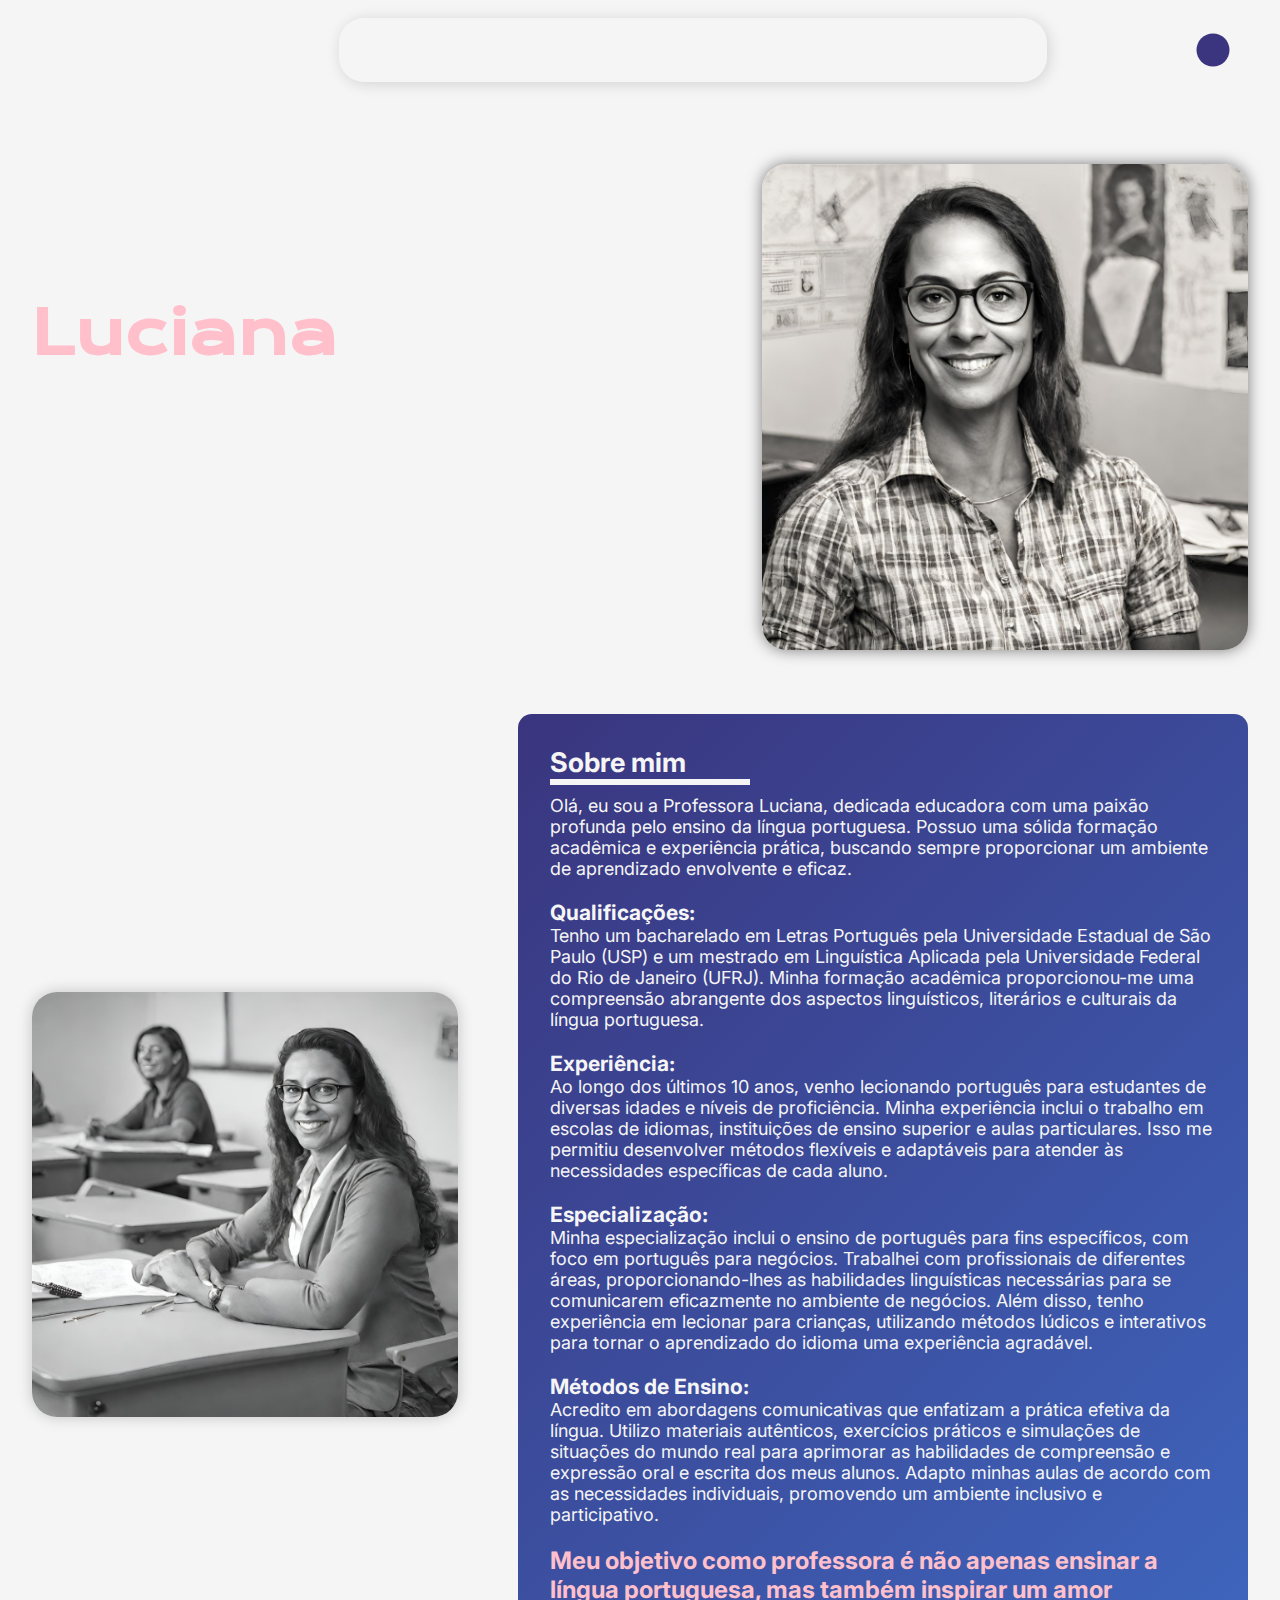
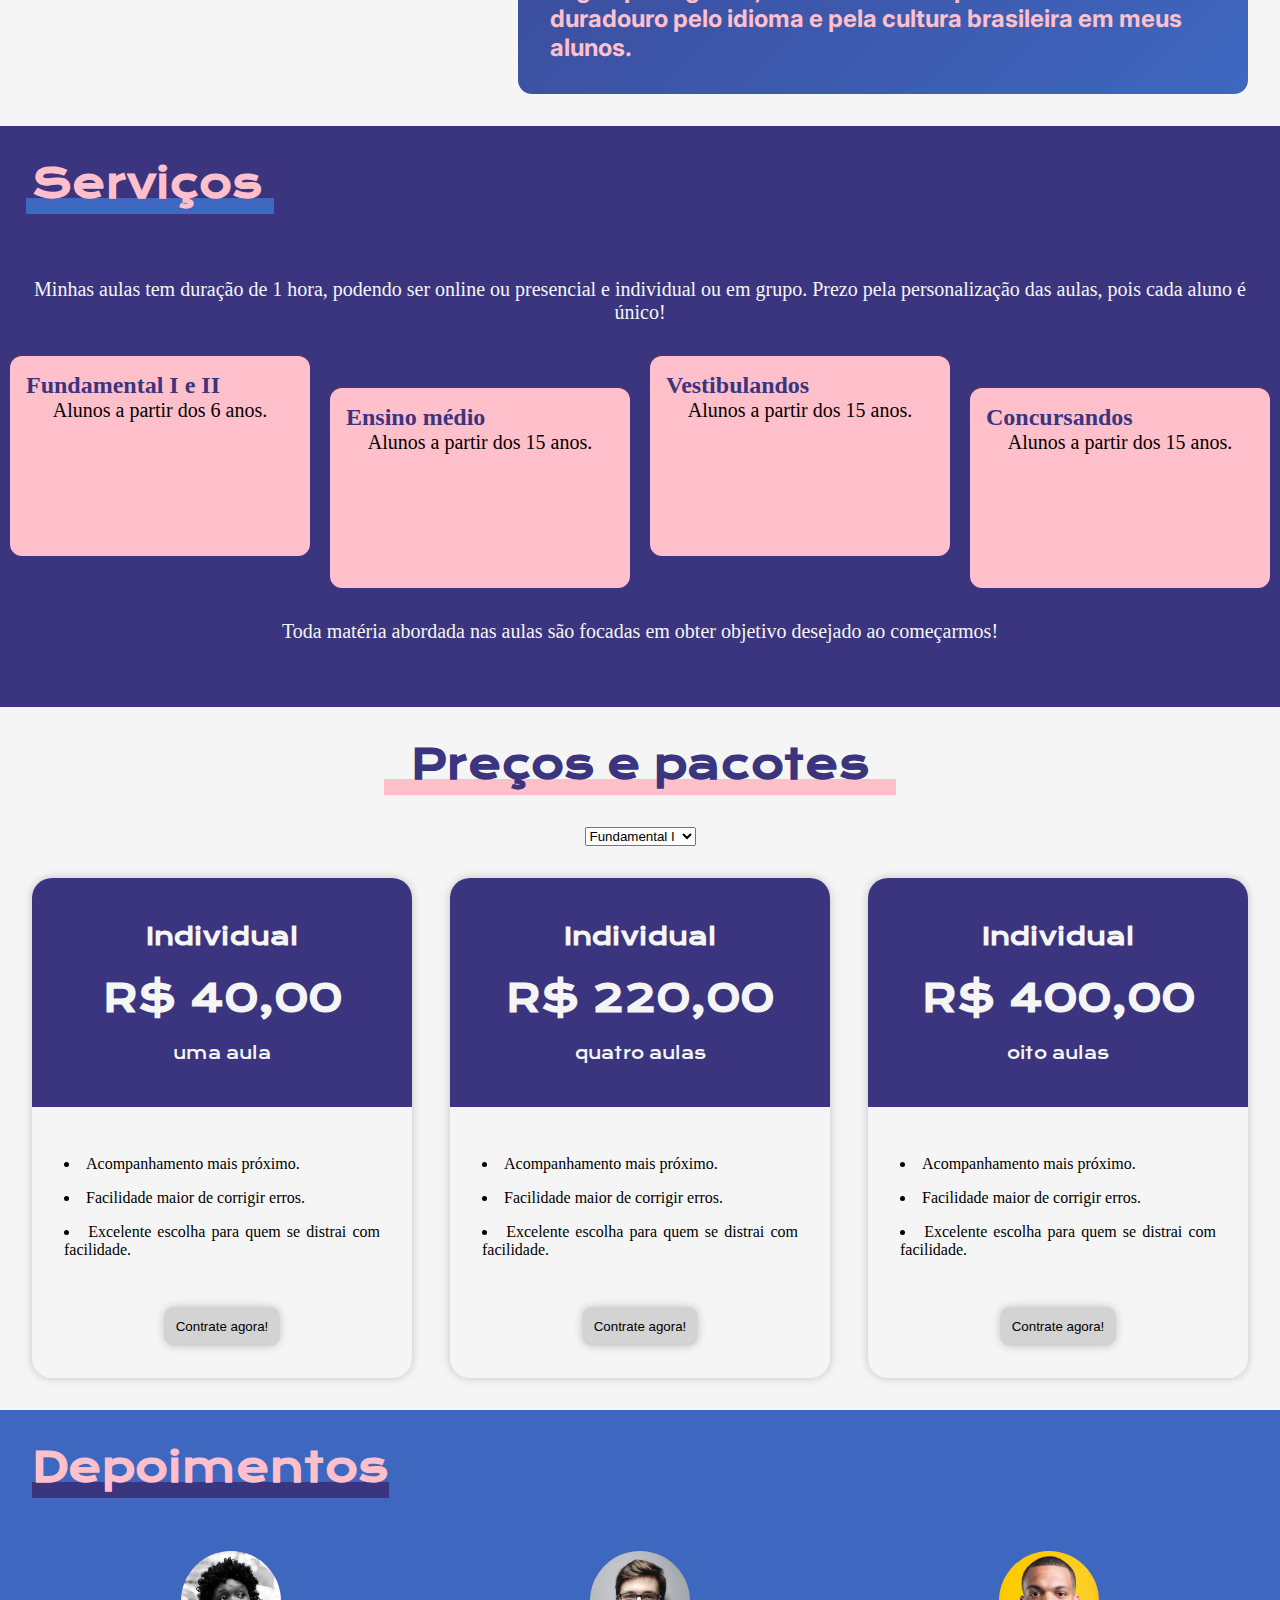
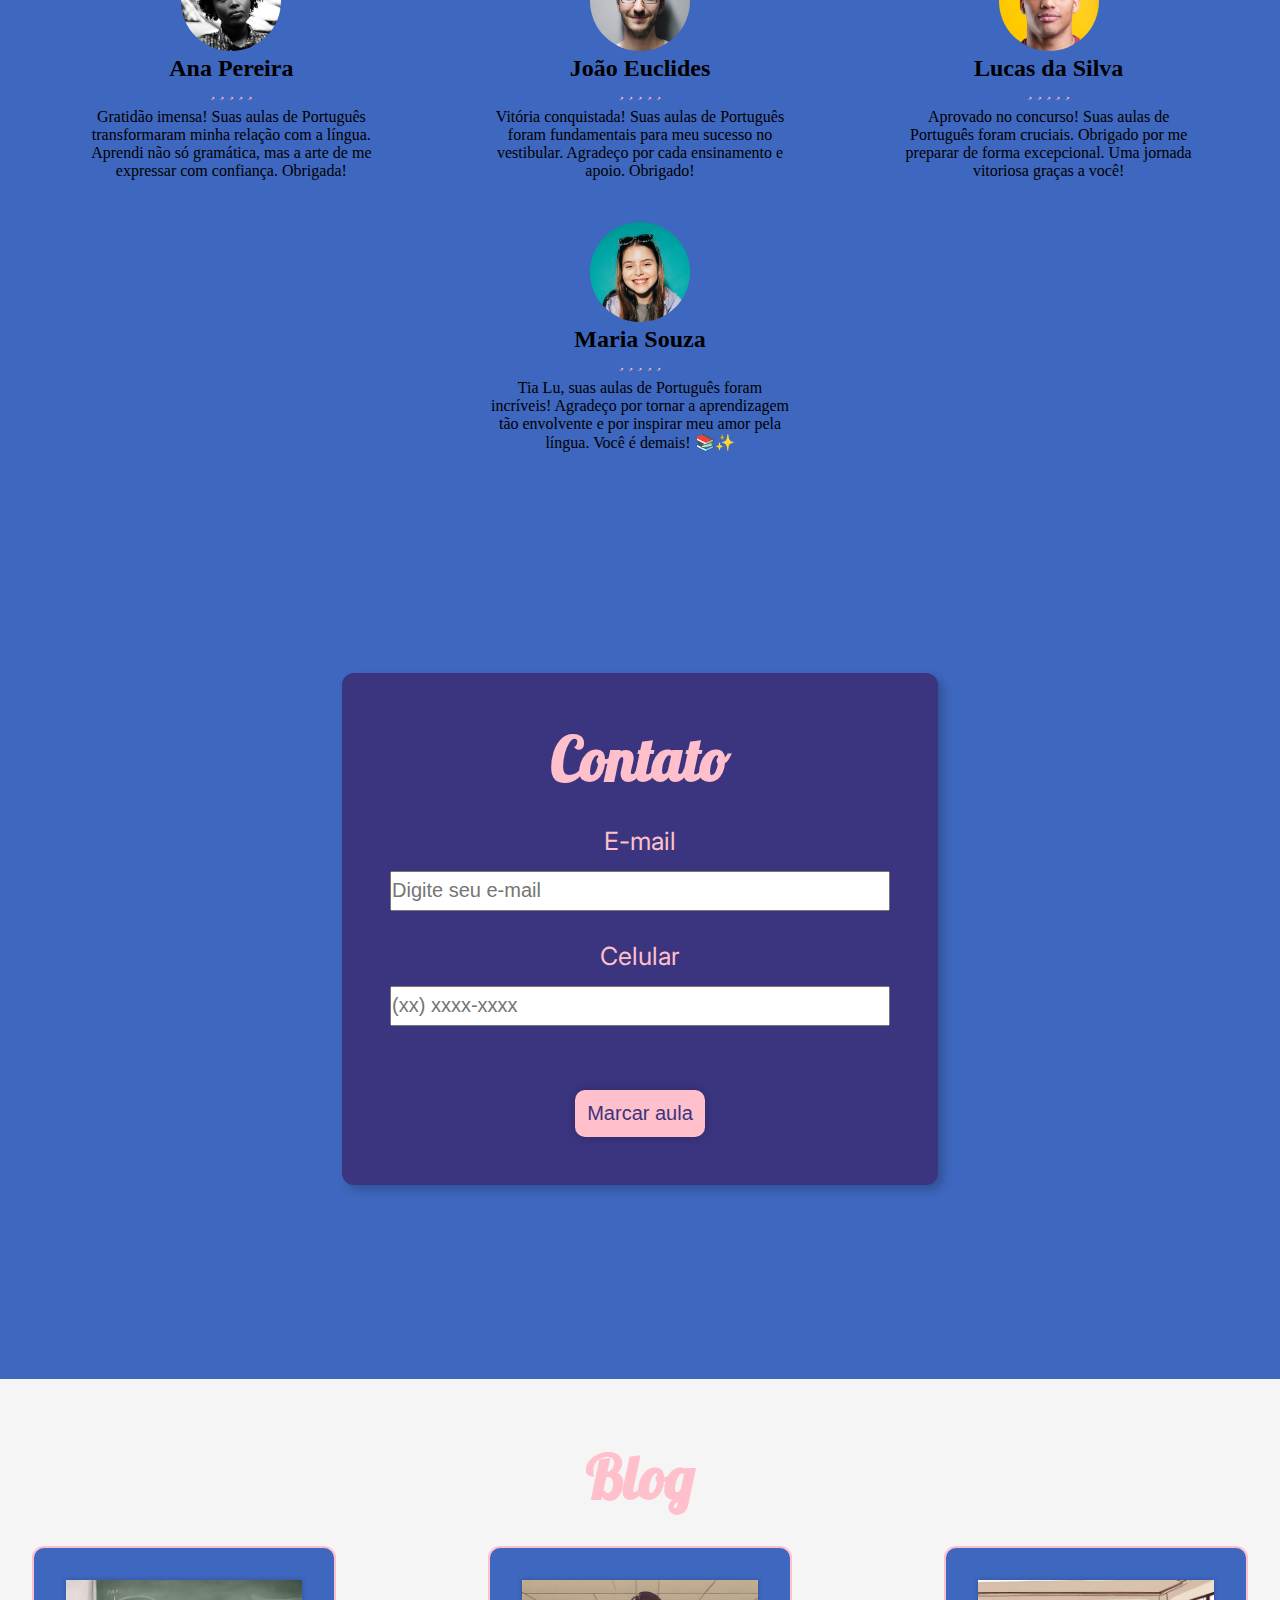
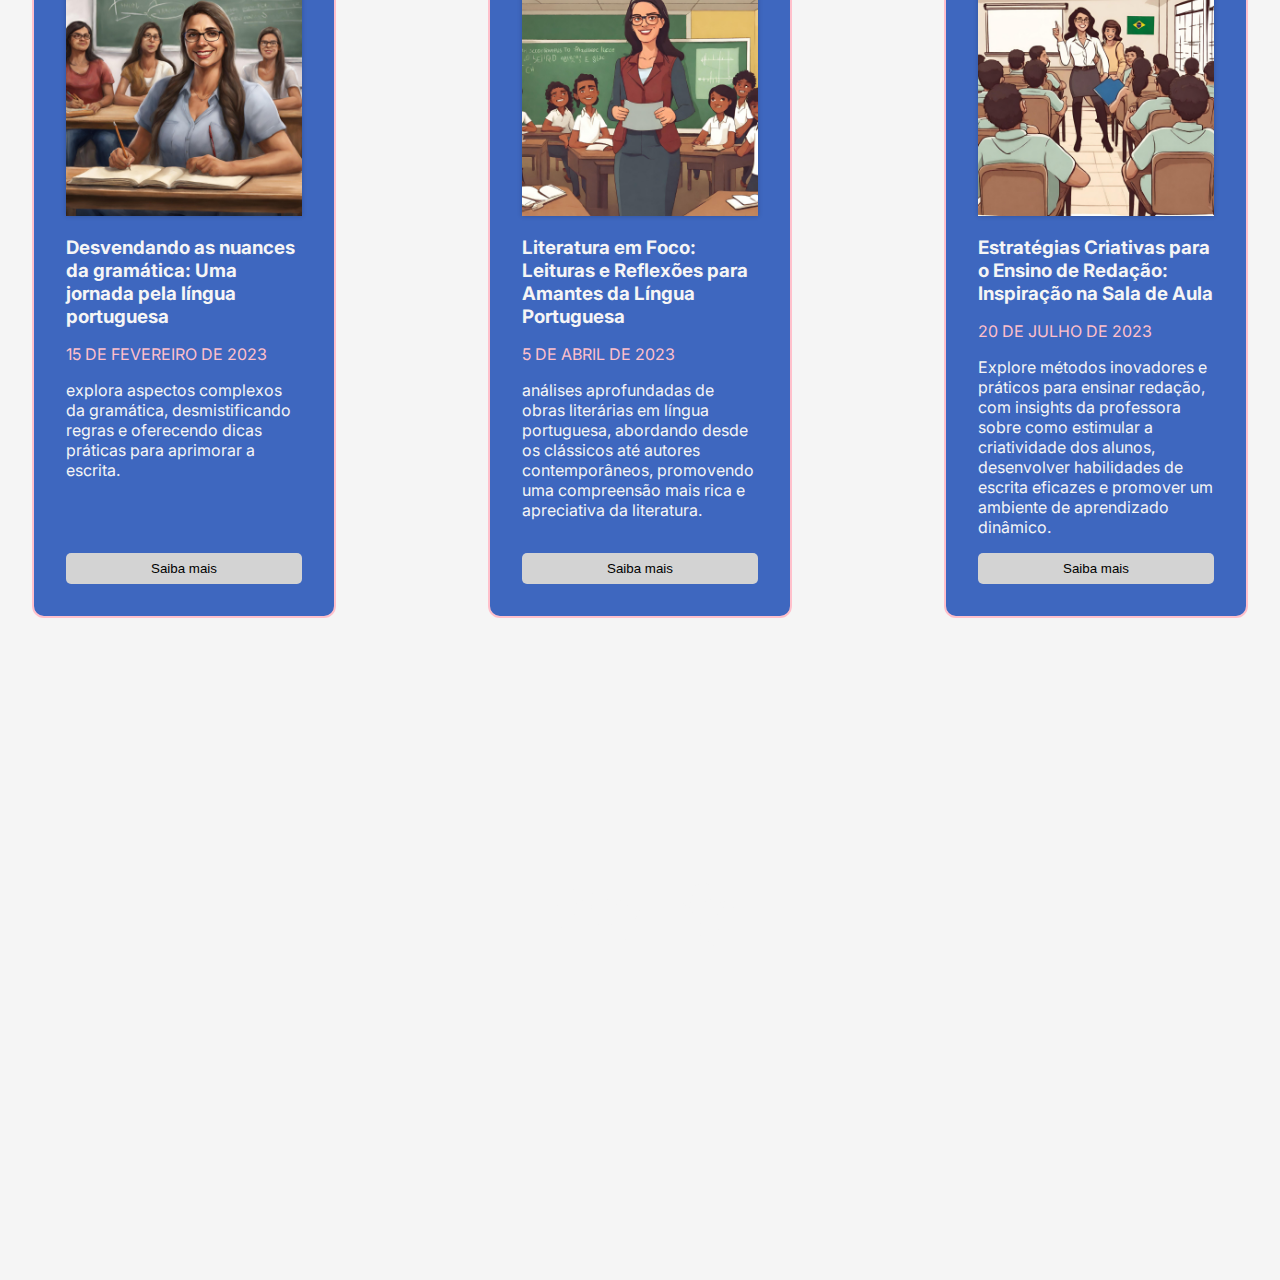
==== commit cf758631: "ajuste no blog e bug do footer arrumado" ====
--- a/index.html
+++ b/index.html
@@ -223,54 +223,52 @@
     <section id="blog">
         <h2>Blog</h2>
         <div class="blogs">    
-            <div class="blog-1">
-                <img src="" alt="">
-                <h3>Desvendando as nuances da gramática: Uma jornada pela língua portuguesa</h2>
-                <span>15 de fevereiro de 2023</span>
-                <p>explora aspectos complexos da gramática, desmistificando regras e oferecendo dicas práticas para aprimorar a escrita.</p>
-                <div class="botao-blog">
-                    <button><a href="#">Saiba mais</a></button>
-                </div>
-            </div>
-            <div class="blog-2">
-                <img src="" alt="">
-                <h3>Literatura em Foco: Leituras e Reflexões para Amantes da Língua Portuguesa</h2>
-                <span>5 de abril de 2023</span>
-                <p>análises aprofundadas de obras literárias em língua portuguesa, abordando desde os clássicos até autores contemporâneos, promovendo uma compreensão mais rica e apreciativa da literatura.</p>
-                <div class="botao-blog">
-                    <button><a href="#">Saiba mais</a></button>
-                </div>
-            </div>
-            <div class="blog-3">
-                <img src="" alt="">
-                <h3>Estratégias Criativas para o Ensino de Redação: Inspiração na Sala de Aula</h2>
-                <span>20 de julho de 2023</span>
-                <p> Explore métodos inovadores e práticos para ensinar redação, com insights da professora sobre como estimular a criatividade dos alunos, desenvolver habilidades de escrita eficazes e promover um ambiente de aprendizado dinâmico.</p>
-                <div class="botao-blog">
-                    <button><a href="#">Saiba mais</a></button>
-                </div>
+            <div class="blog">
+                <div>
+                    <img src="img/prof-lu-3.png" alt="">
+                    <h3>Desvendando as nuances da gramática: Uma jornada pela língua portuguesa</h3>
+                    <span>15 de fevereiro de 2023</span>
+                    <p>explora aspectos complexos da gramática, desmistificando regras e oferecendo dicas práticas para aprimorar a escrita.</p>
+                </div>
+                <button>Saiba mais</button>
+            </div>
+            <div class="blog">
+                <div>
+                    <img src="img/prof-lu-4.png" alt="">
+                    <h3>Literatura em Foco: Leituras e Reflexões para Amantes da Língua Portuguesa</h3>
+                    <span>5 de abril de 2023</span>
+                    <p>análises aprofundadas de obras literárias em língua portuguesa, abordando desde os clássicos até autores contemporâneos, promovendo uma compreensão mais rica e apreciativa da literatura.</p>
+                </div>
+                <button>Saiba mais</button>
+            </div>
+            <div class="blog">
+                <div>
+                    <img src="img/prof-lu-5.png" alt="">
+                    <h3>Estratégias Criativas para o Ensino de Redação: Inspiração na Sala de Aula</h3>
+                    <span>20 de julho de 2023</span>
+                    <p> Explore métodos inovadores e práticos para ensinar redação, com insights da professora sobre como estimular a criatividade dos alunos, desenvolver habilidades de escrita eficazes e promover um ambiente de aprendizado dinâmico.</p>
+                </div>
+                <button>Saiba mais</button>
             </div>  
         </div>
     </section>
 
     <!-- footer -->
 
-    <footer>
-        <div class="footer">
-            <div class="logo-footer"> 
-                <i class="fa-solid fa-book-open-reader"></i>  
-                <h1>Prof. Lu</h1>
-            </div>
-            <div class="footer-conteudo">
-                <p>Me sigam nas redes sociais</p>
-                <ul class="sociais">
-                    <li><a href="#"><i class="fa-brands fa-whatsapp"></i></a></li>
-                    <li><a href="#"><i class="fa-brands fa-facebook"></i></a></li>
-                    <li><a href="#"><i class="fa-brands fa-twitter"></i></a></li>
-                    <li><a href="#"><i class="fa-brands fa-linkedin"></i></a></li>
-                    <li><a href="#"><i class="fa-brands fa-instagram"></i></a></li>
-                </ul>
-            </div>
+    <footer class="footer">
+        <div class="logo-footer"> 
+            <i class="fa-solid fa-book-open-reader"></i>  
+            <h1>Prof. Lu</h1>
+        </div>
+        <div class="footer-conteudo">
+            <p>Me sigam nas redes sociais</p>
+            <ul class="sociais">
+                <li><a href="#"><i class="fa-brands fa-whatsapp"></i></a></li>
+                <li><a href="#"><i class="fa-brands fa-facebook"></i></a></li>
+                <li><a href="#"><i class="fa-brands fa-twitter"></i></a></li>
+                <li><a href="#"><i class="fa-brands fa-linkedin"></i></a></li>
+                <li><a href="#"><i class="fa-brands fa-instagram"></i></a></li>
+            </ul>
         </div>
     </footer>
 </body>
--- a/style.css
+++ b/style.css
@@ -470,19 +470,30 @@
 .blogs {
     display: flex;
     flex-direction: row;
-    padding: 40px;
+    padding: 2rem 2.5%;
     justify-content: space-between;
     font-family: var(--inter-font);
 }
 
-.blog-1,
-.blog-2,
-.blog-3 {
-    width: 33%;
+.blog {
+    width: 25%;
+    padding: 2rem;
     border-radius: 12px;
     border: 2px solid var(--rosa);
-    background-color: cornflowerblue;
-    color: var(--branco);
+    background-color: var(--azul-final-svg);
+    color: var(--branco);
+    display: flex;
+    flex-direction: column;
+    justify-content: space-between;
+}
+
+.blog img {
+    width: 100%;
+    box-shadow: 0 0 5px rgba(0, 0, 0, .2);
+}
+
+.blog h3 {
+    margin: 1rem 0;
 }
 
 .blogs span {
@@ -490,7 +501,23 @@
     text-transform: uppercase;
 }
 
-.botao-blog
+.blog p {
+    margin: 1rem 0;
+}
+
+.blog button {
+    border: none;
+    border-radius: 5px;
+    padding: .5rem 1rem;
+    background-color: lightgray;
+}
+
+.blog button:hover {
+    background-color: var(--rosa);
+    padding: .8rem;
+    font-size: 18px;
+    transition: .5s;
+}
 
 /* footer */
 
@@ -499,7 +526,7 @@
     background-position: top center;
     background-repeat: no-repeat;
     background-size: cover;
-    padding: 200px 0px 30px 0px;
+    padding: 210px 0px 30px 0px;
     min-height: 70vh;
 }
 
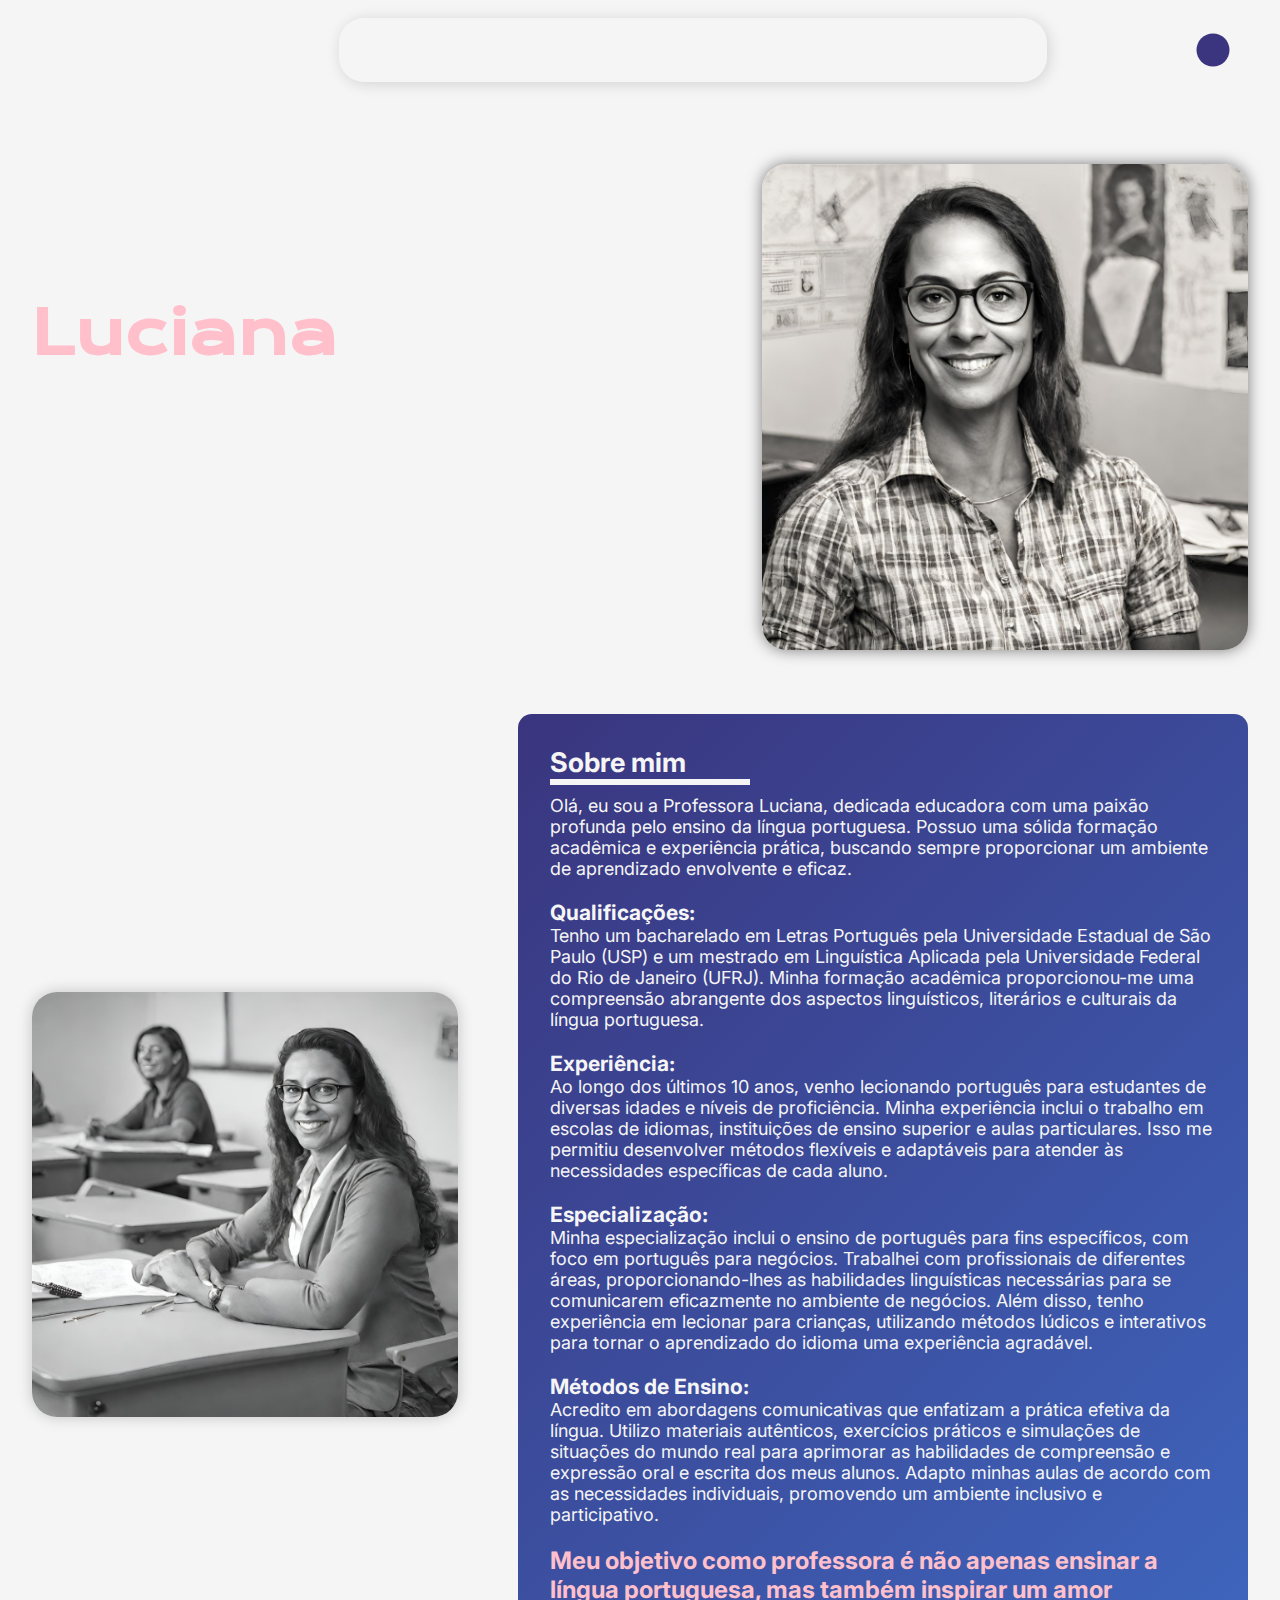
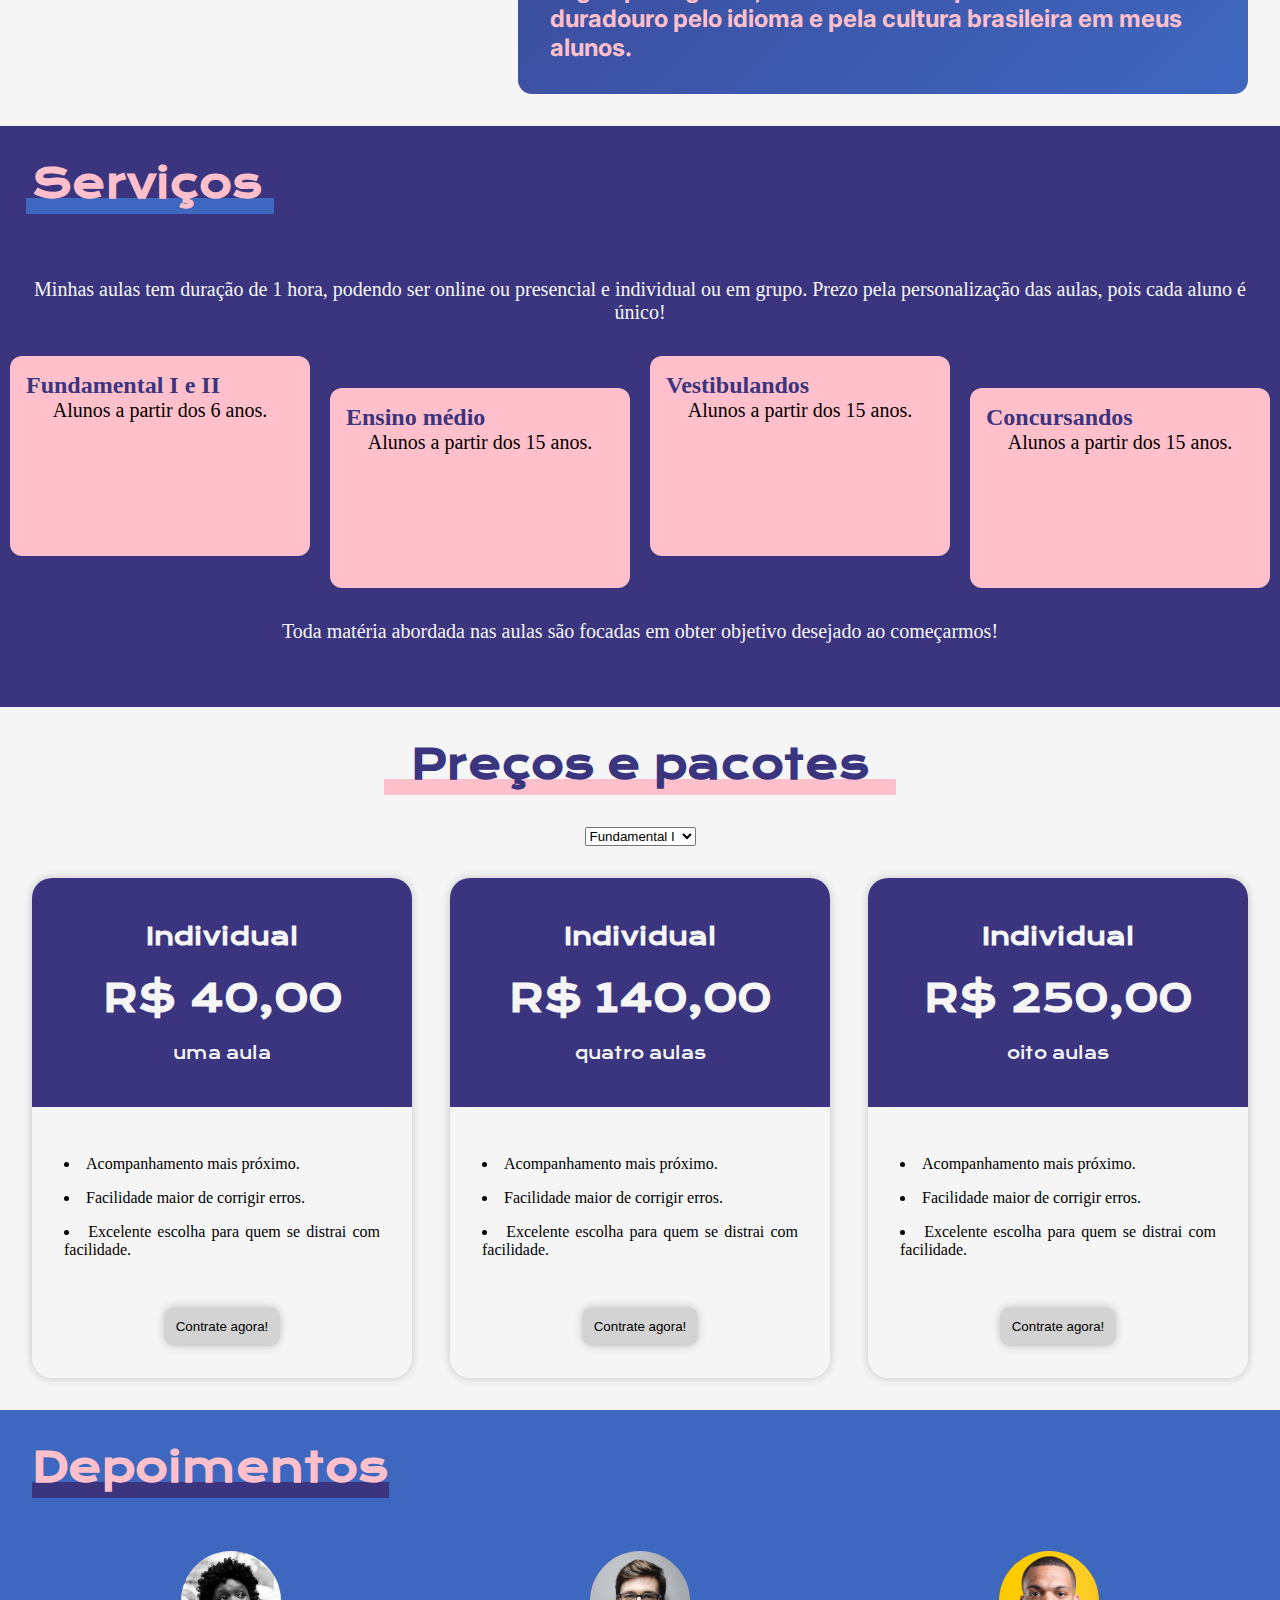
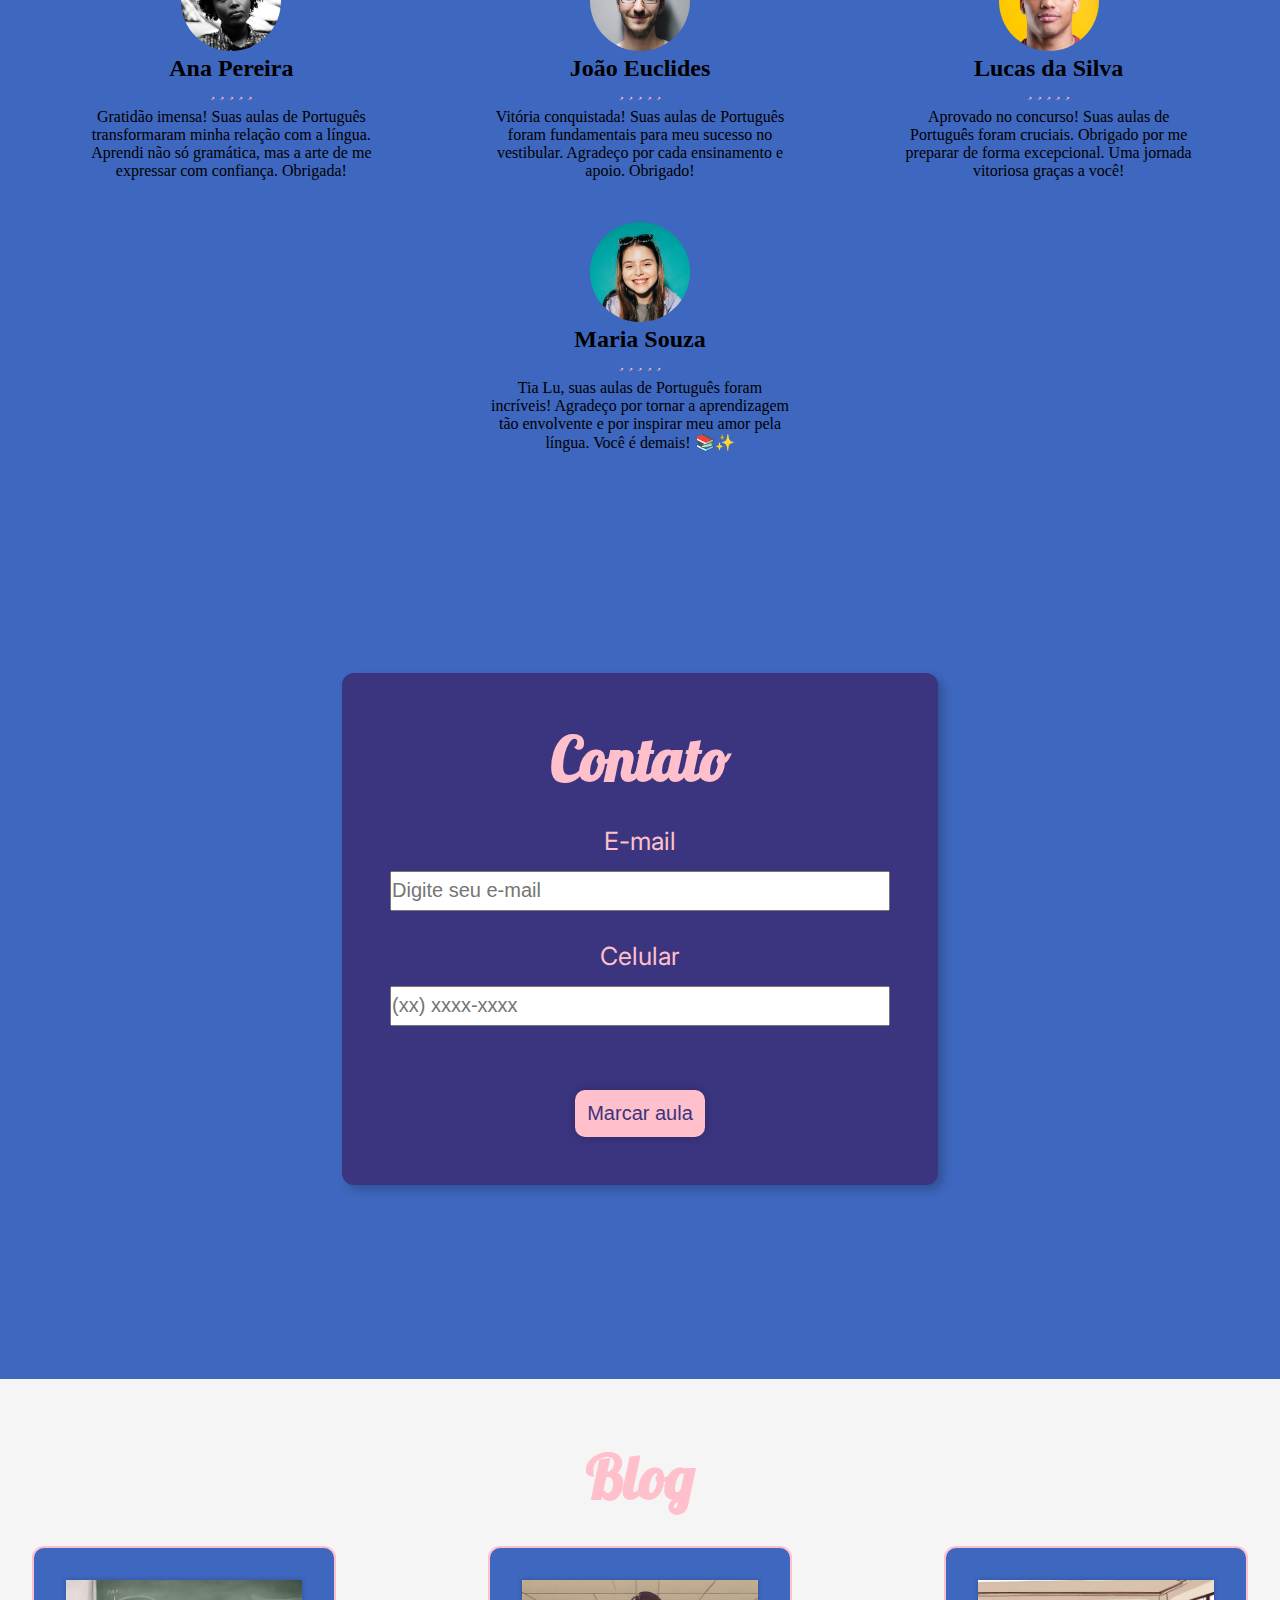
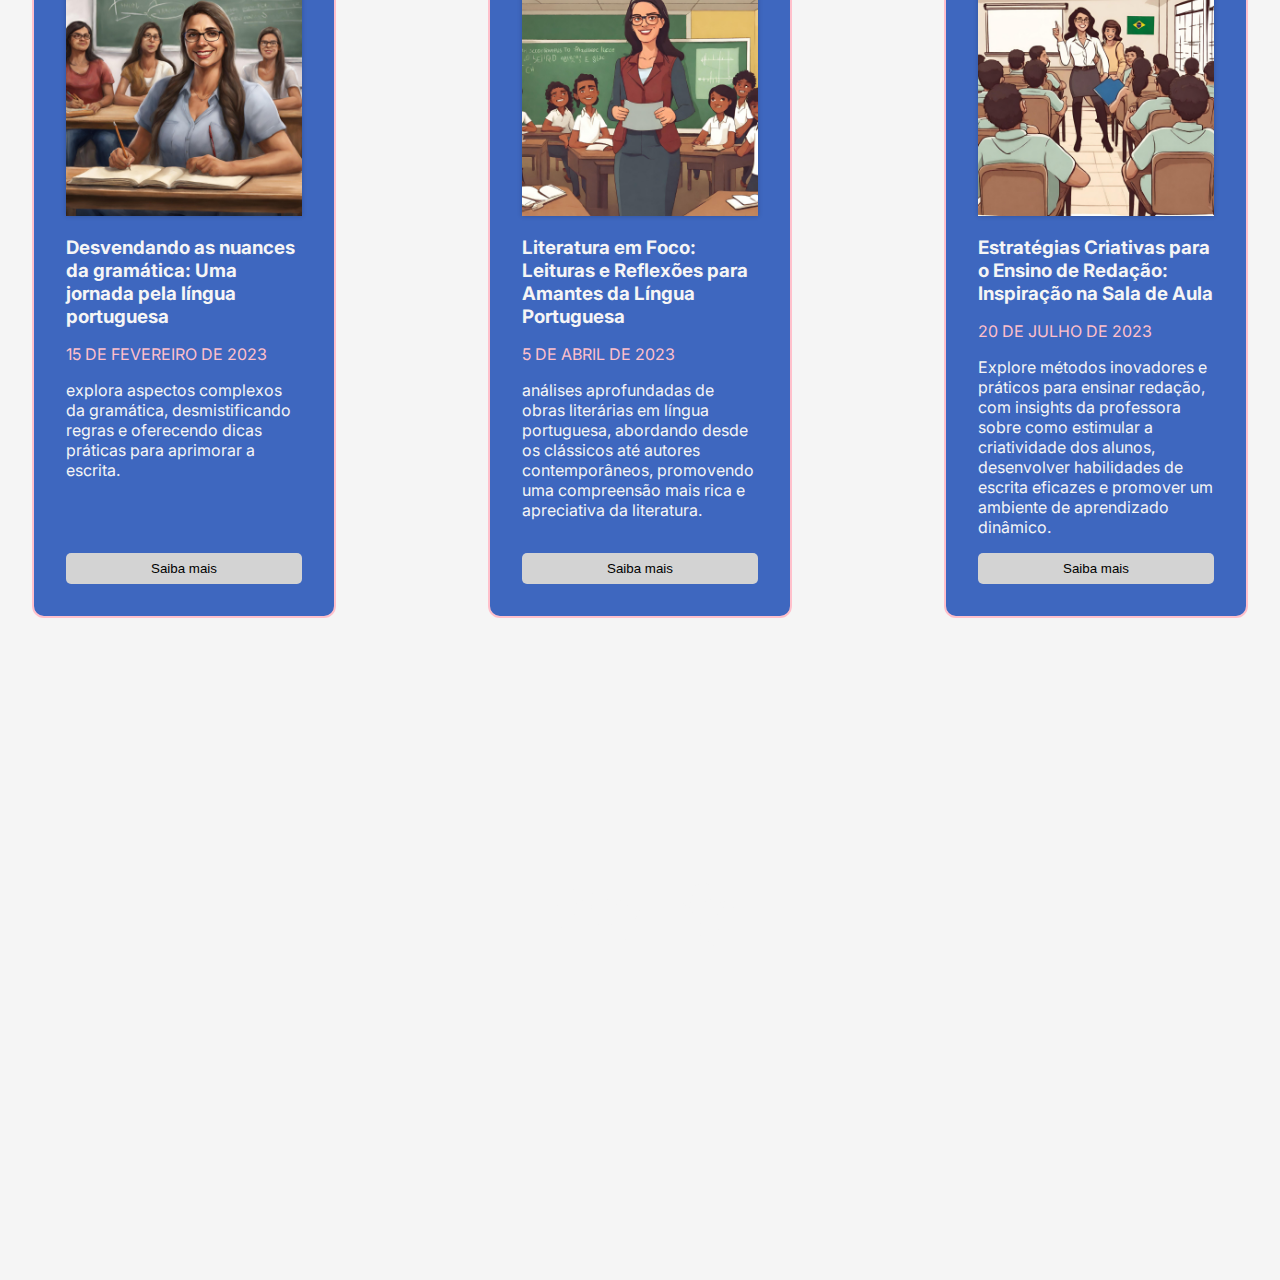
==== commit ada3c5dc: "adição de pacotes para todas as opções" ====
--- a/index.html
+++ b/index.html
@@ -105,47 +105,7 @@
             <option value="concur">Concursandos</option>
             <option value="outros">Outros Planos</option>
         </select>
-        <div class="pacotes">
-            <div class="card-pacote">
-                <div class="top_card-pacote">
-                    <h4>Individual</h4>
-                    <span class="preco">R$ 40,00</span>
-                    <span class="especificacao">uma aula</span>
-                </div>
-                <ul class="lista_card-pacote">
-                    <li>Acompanhamento mais próximo.</li>
-                    <li>Facilidade maior de corrigir erros.</li>
-                    <li>Excelente escolha para quem se distrai com facilidade.</li>
-                </ul>
-                <button type="button" class="button_card-pacote">Contrate agora!</button>
-            </div>
-            <div class="card-pacote">
-                <div class="top_card-pacote">
-                    <h4>Individual</h4>
-                    <span class="preco">R$ 220,00</span>
-                    <span class="especificacao">quatro aulas</span>
-                </div>
-                <ul class="lista_card-pacote">
-                    <li>Acompanhamento mais próximo.</li>
-                    <li>Facilidade maior de corrigir erros.</li>
-                    <li>Excelente escolha para quem se distrai com facilidade.</li>
-                </ul>
-                <button type="button" class="button_card-pacote">Contrate agora!</button>
-            </div>
-            <div class="card-pacote">
-                <div class="top_card-pacote">
-                    <h4>Individual</h4>
-                    <span class="preco">R$ 400,00</span>
-                    <span class="especificacao">oito aulas</span>
-                </div>
-                <ul class="lista_card-pacote">
-                    <li>Acompanhamento mais próximo.</li>
-                    <li>Facilidade maior de corrigir erros.</li>
-                    <li>Excelente escolha para quem se distrai com facilidade.</li>
-                </ul>
-                <button type="button" class="button_card-pacote">Contrate agora!</button>
-            </div>
-        </div>
+        <div class="pacotes"></div>
     </section>
     <section id="depoimentos">
         <h2>Depoimentos</h2>
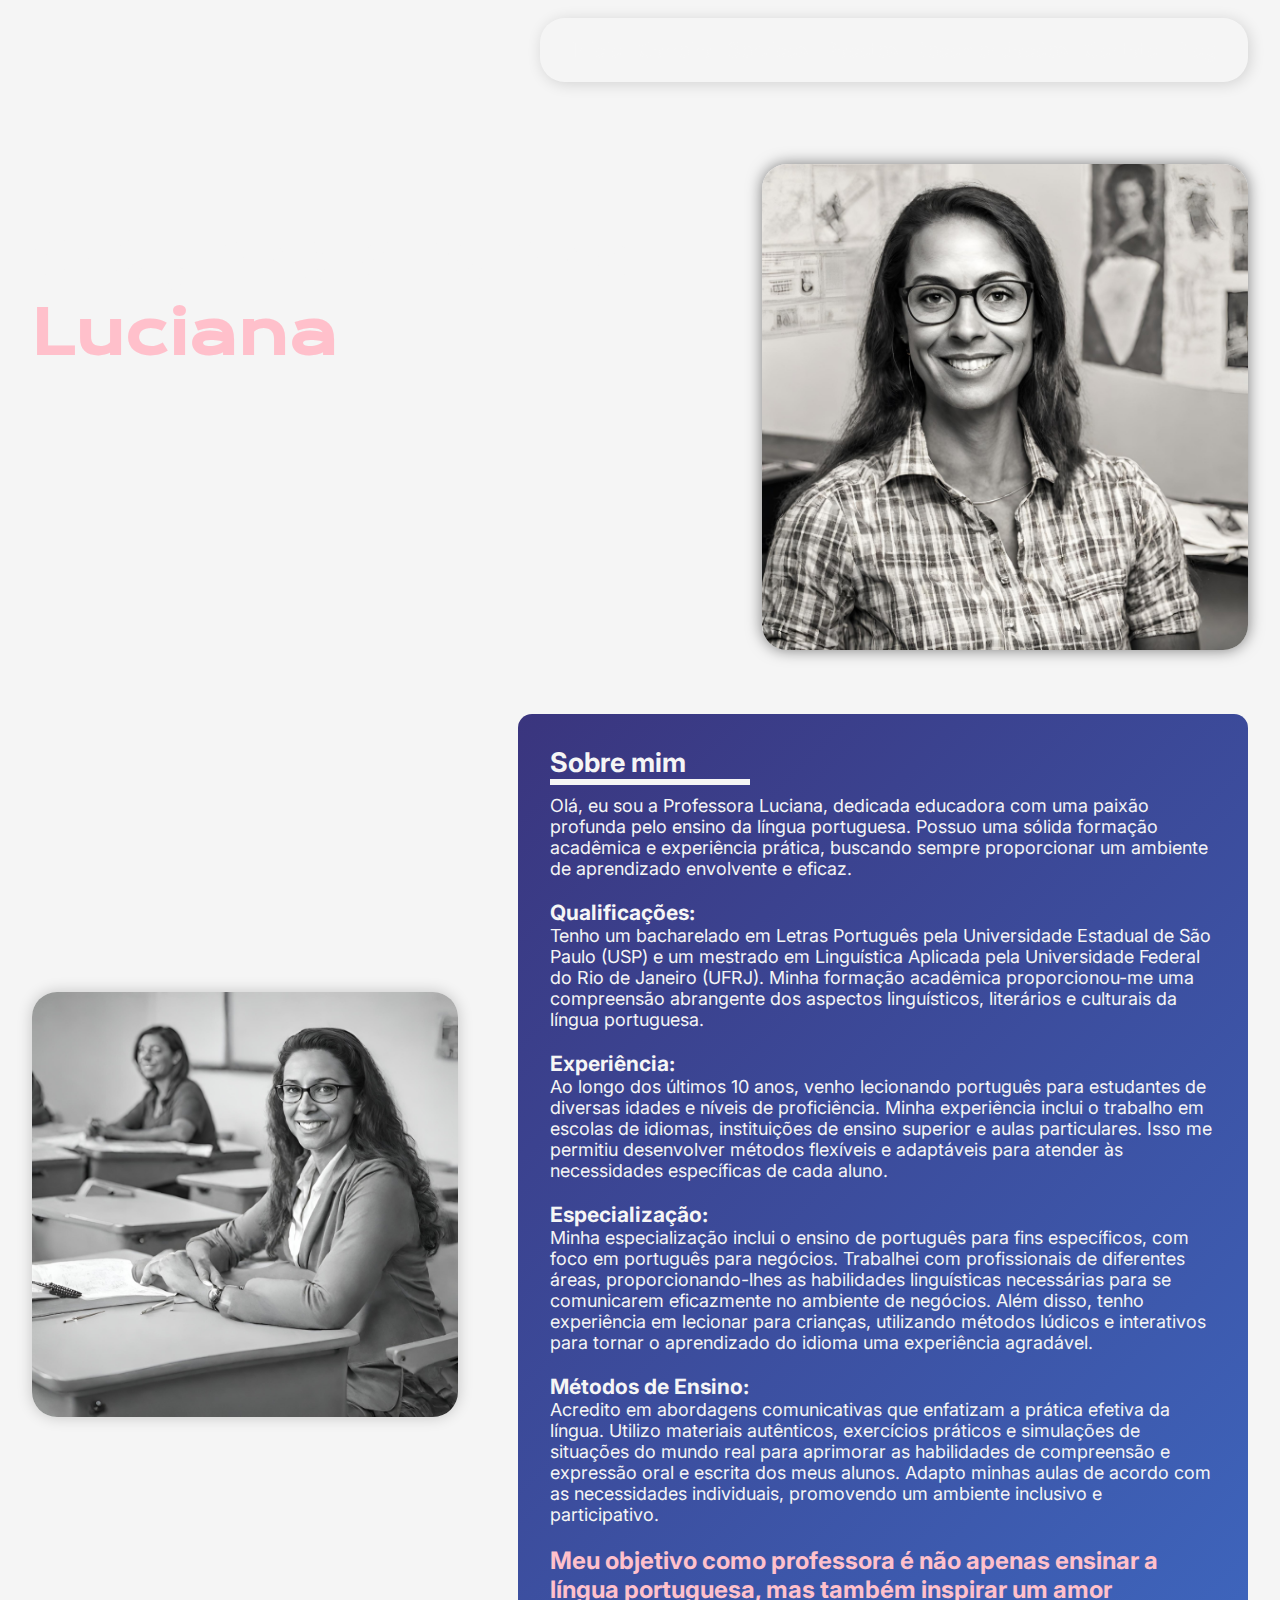
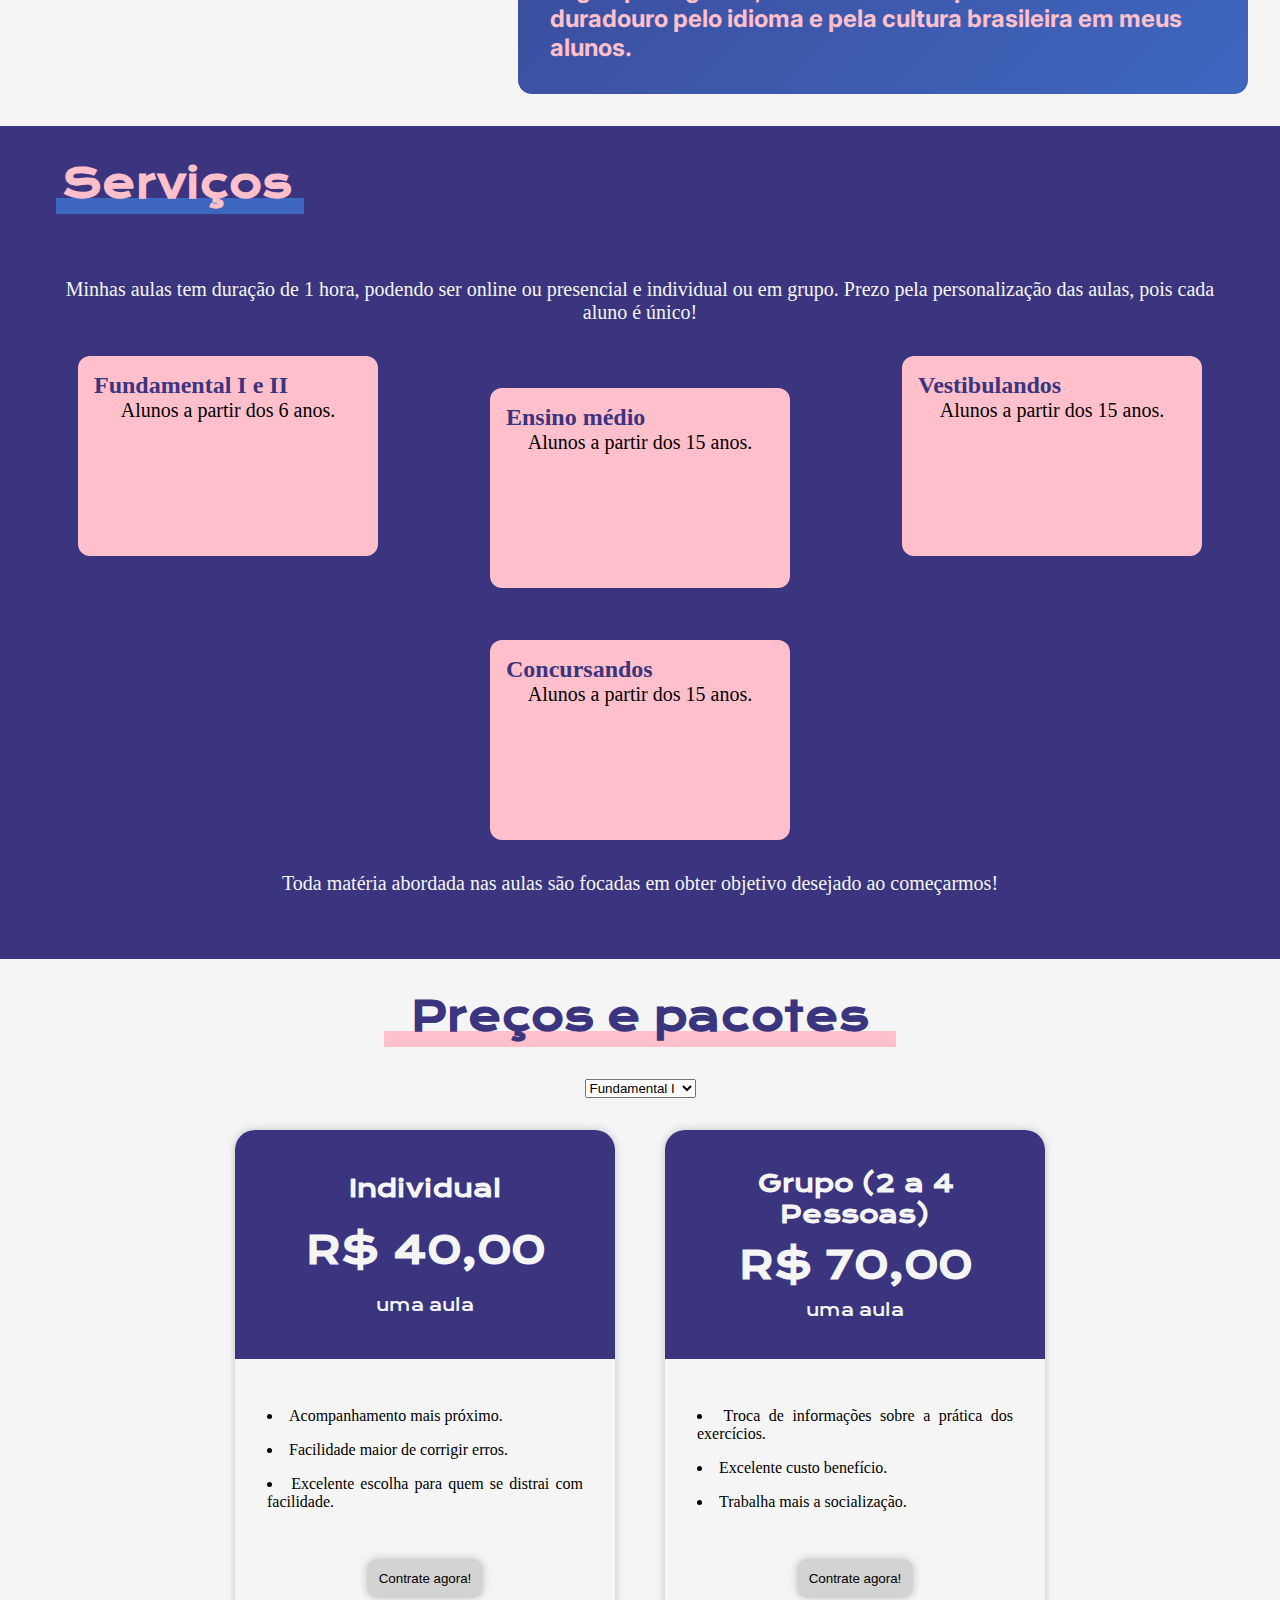
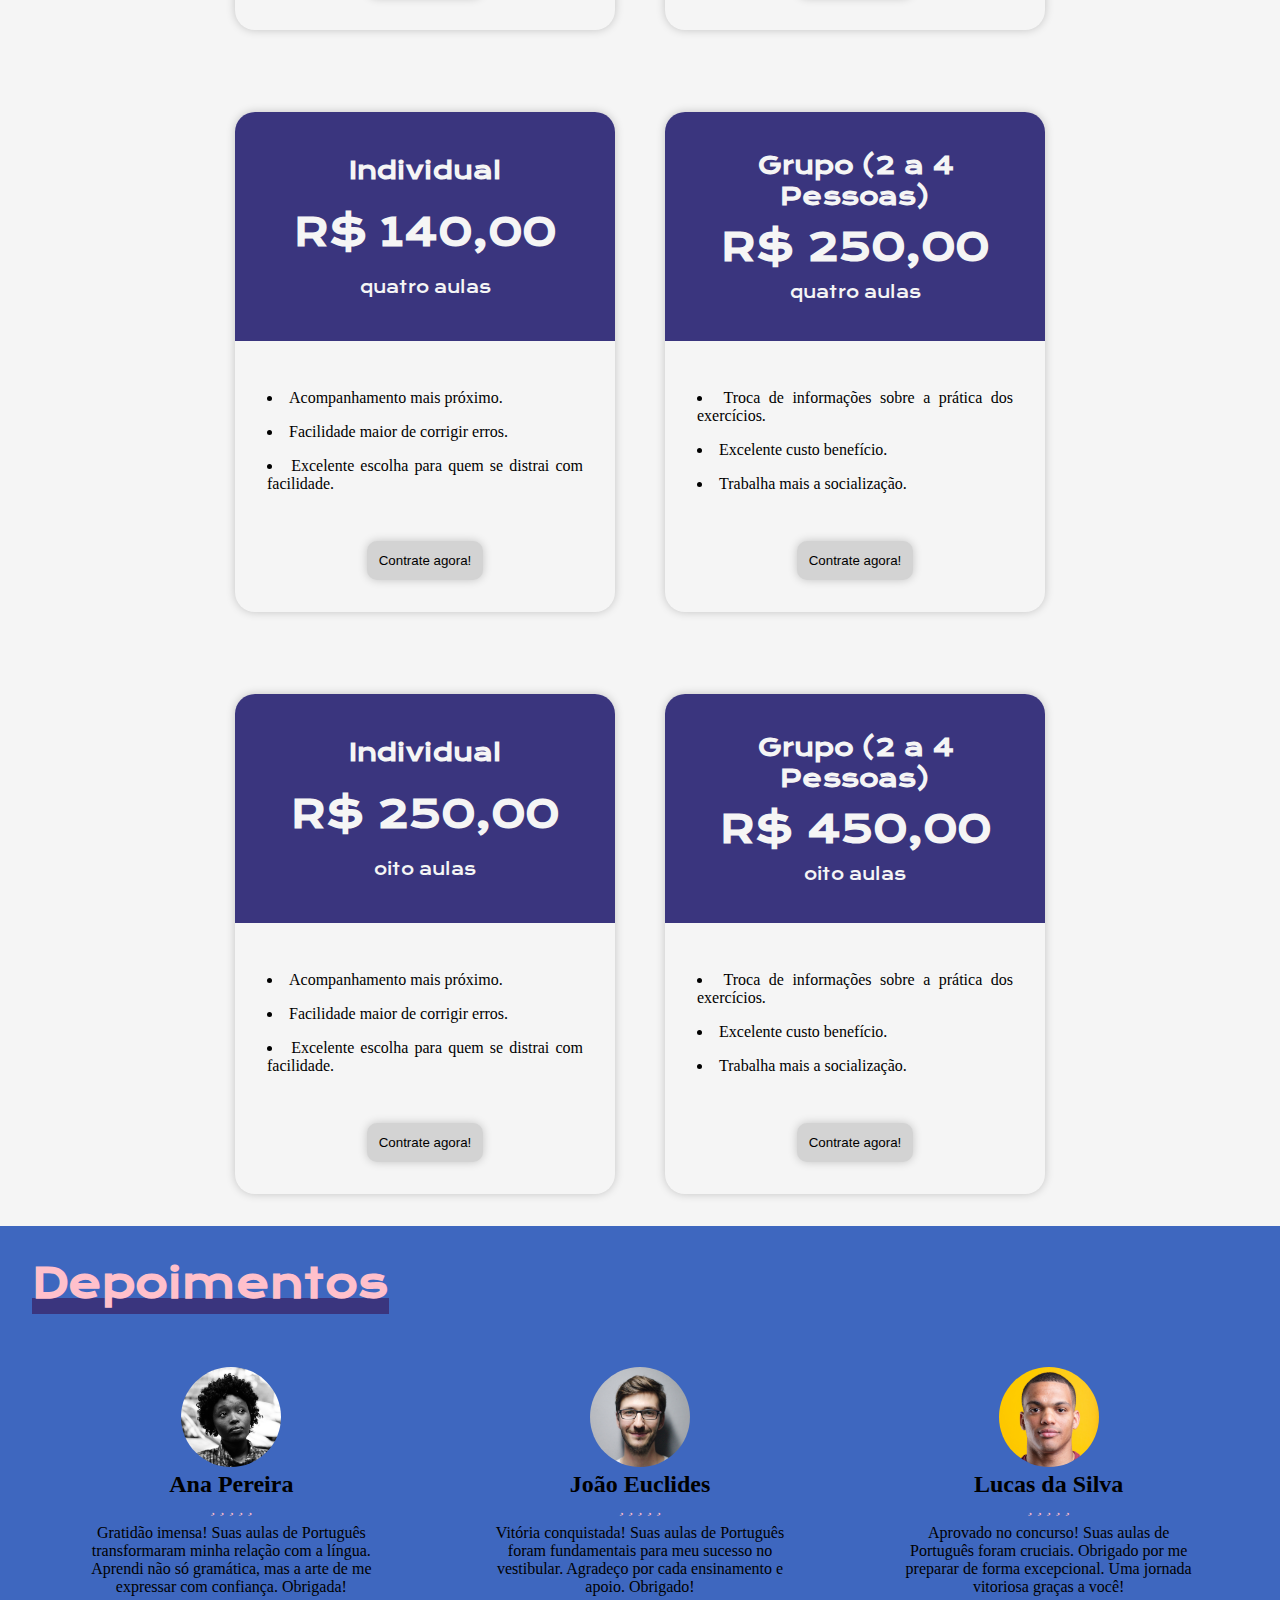
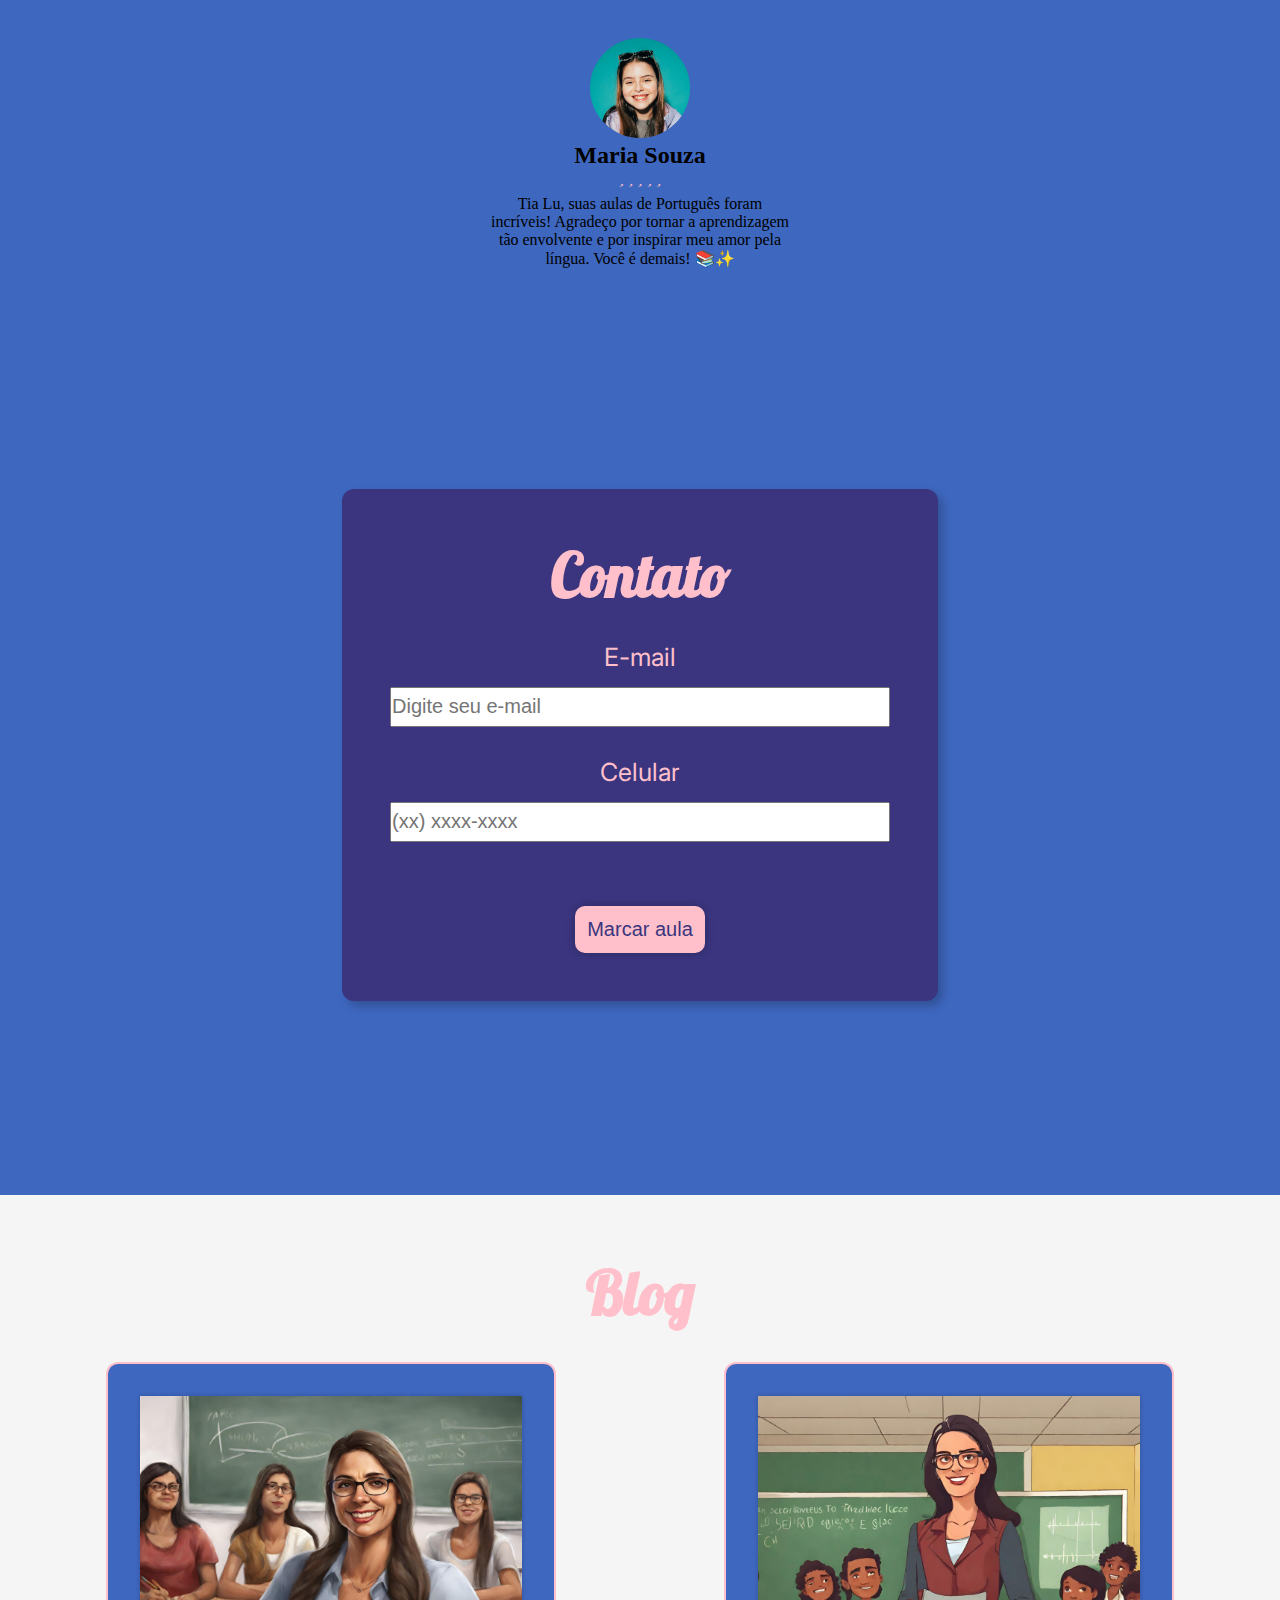
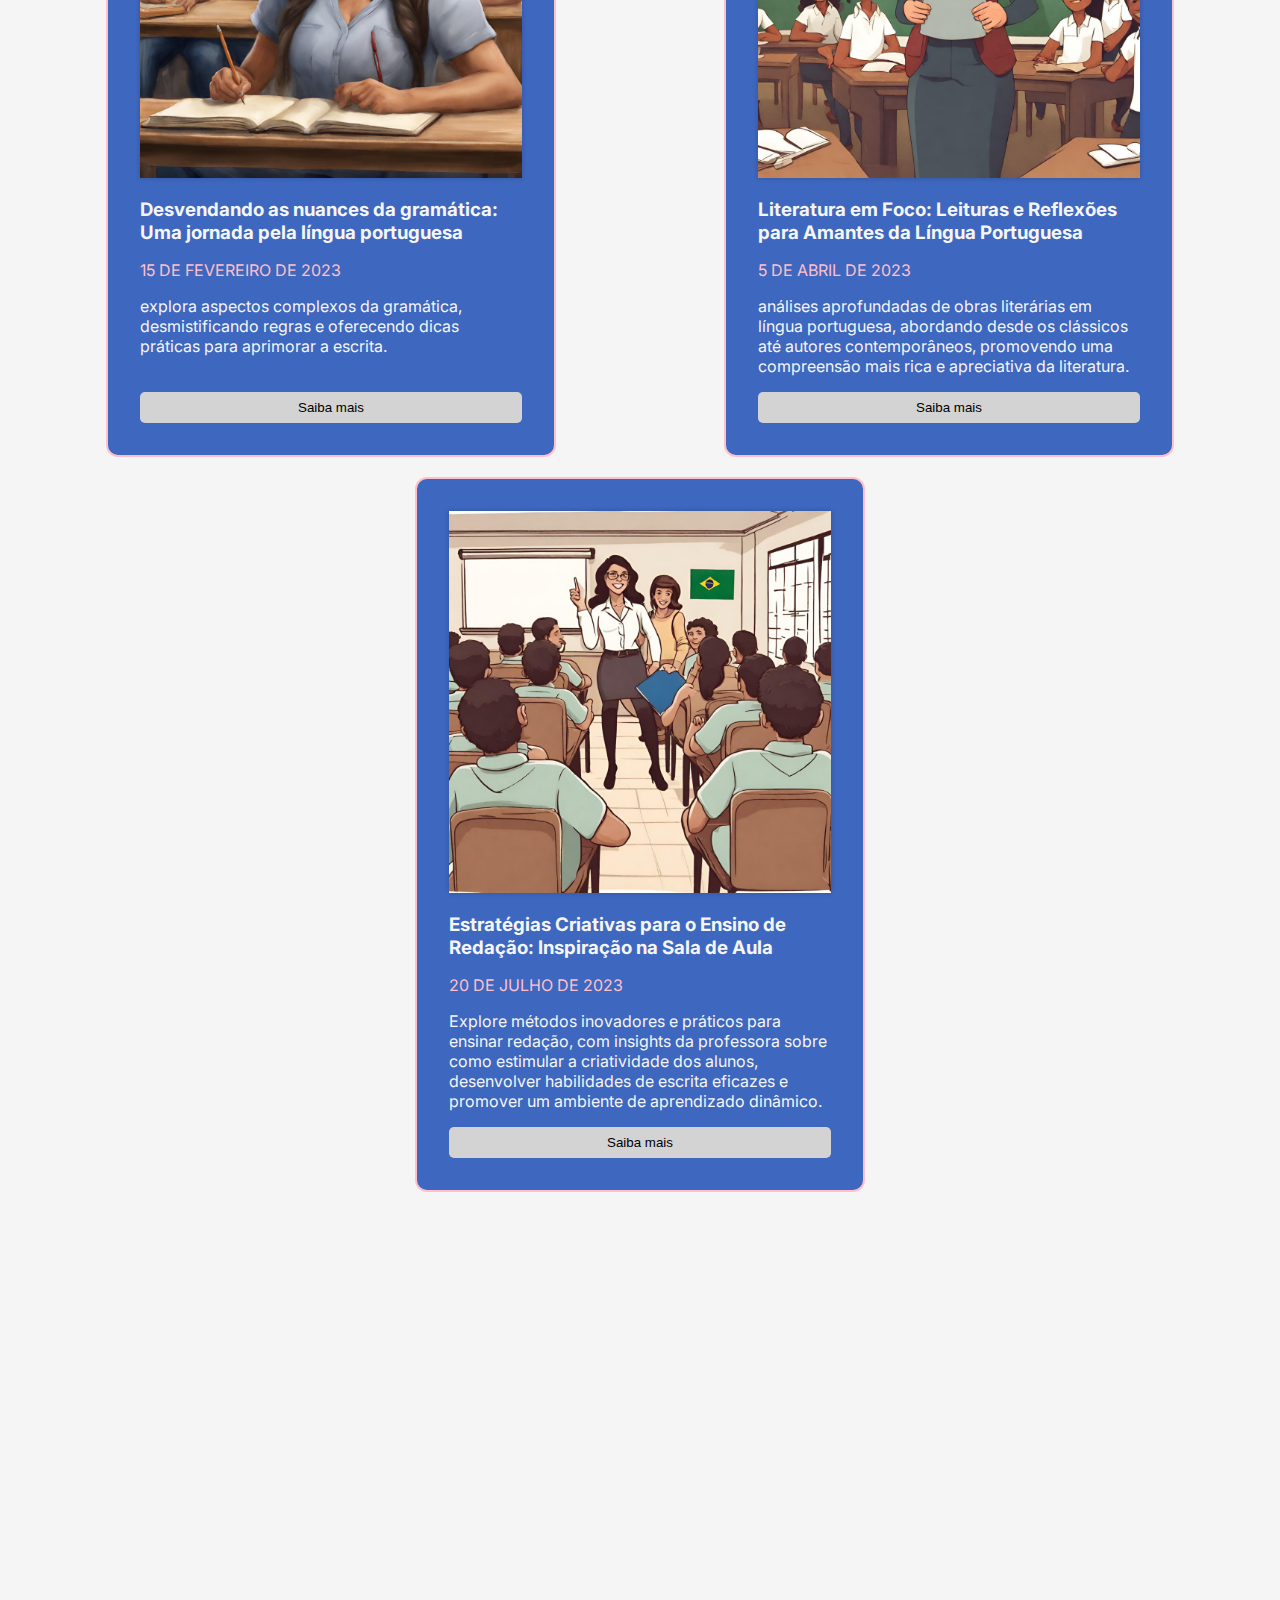
==== commit 10eddee7: "pequenos ajustes" ====
--- a/index.html
+++ b/index.html
@@ -28,13 +28,13 @@
                 <li class="nav-item"><a href="#">Blog</a></li>
             </ul>
         </nav>
-        <div class="dark-mode">
+        <!-- <div class="dark-mode">
             <input type="checkbox" class="checkbox" id="chk" />
             <label class="label" for="chk">
             <i class="fas fa-moon"></i>
             <i class="fas fa-sun"></i>
             <div class="ball"></div>
-        </div>
+        </div> -->
     </header>
     <main>
         <div class="apresentacao">
--- a/style.css
+++ b/style.css
@@ -38,7 +38,7 @@
     align-items: center;
     justify-content: space-between;
     min-height: 100px;
-    padding: 0 1.5rem;
+    padding: 0 2.5%;
 }
 
 .logo {
@@ -78,7 +78,7 @@
 
 /* dark mode button*/
 
-body.dark {
+/* body.dark {
     background: #000000;
 }
   
@@ -120,23 +120,27 @@
 
 .fa-moon, .fa-sun {
 color: var(--azul-final-svg);
-}
+} */
 
 /* Main */
 
 main {
     display: flex;
-    align-items: center;
-    justify-content: space-between;
+    flex-wrap: wrap;
+    gap: 20px;
+    align-items: center;
+    justify-content: center;
     margin-top: 2rem;
     padding: 2.5%;
 }
 
 .apresentacao {
     width: 55%;
+    min-width: 600px;
     color: var(--branco);
     font-family: var(--krona-font );
     padding-bottom: 10rem;
+    margin-right: auto;
 }
 
 .apresentacao h1 {
@@ -171,7 +175,6 @@
 
 #sobre img {
     width: 35%;
-    min-width: 200px;
     border-radius: 25px;
     box-shadow: 0 0 15px rgba(0, 0, 0, .2);
 }
@@ -201,7 +204,7 @@
 
 #servicos {
     background-color: var(--roxo-topo-svg);
-    padding: 2rem 0;
+    padding: 2rem 2.5%;
 }
 
 #servicos h2 {
@@ -220,6 +223,7 @@
 
 .cards-servicos {
     display: flex;
+    gap: 20px;
     flex-wrap: wrap;
     justify-content: space-around;
 }
@@ -257,7 +261,6 @@
 
 #precos-pacotes {
     text-align: center;
-    
     margin-top: 2em;
 }
 
@@ -280,8 +283,8 @@
     display: flex;
     align-items: center;
     flex-wrap: wrap;
-    gap: 20px;
-    justify-content: space-between;
+    gap: 50px;
+    justify-content: center ;
 }
 
 .card-pacote {
@@ -469,14 +472,17 @@
 
 .blogs {
     display: flex;
+    flex-wrap: wrap;
+    gap: 20px;
     flex-direction: row;
     padding: 2rem 2.5%;
-    justify-content: space-between;
+    justify-content: space-around;
     font-family: var(--inter-font);
 }
 
 .blog {
     width: 25%;
+    min-width: 450px;
     padding: 2rem;
     border-radius: 12px;
     border: 2px solid var(--rosa);
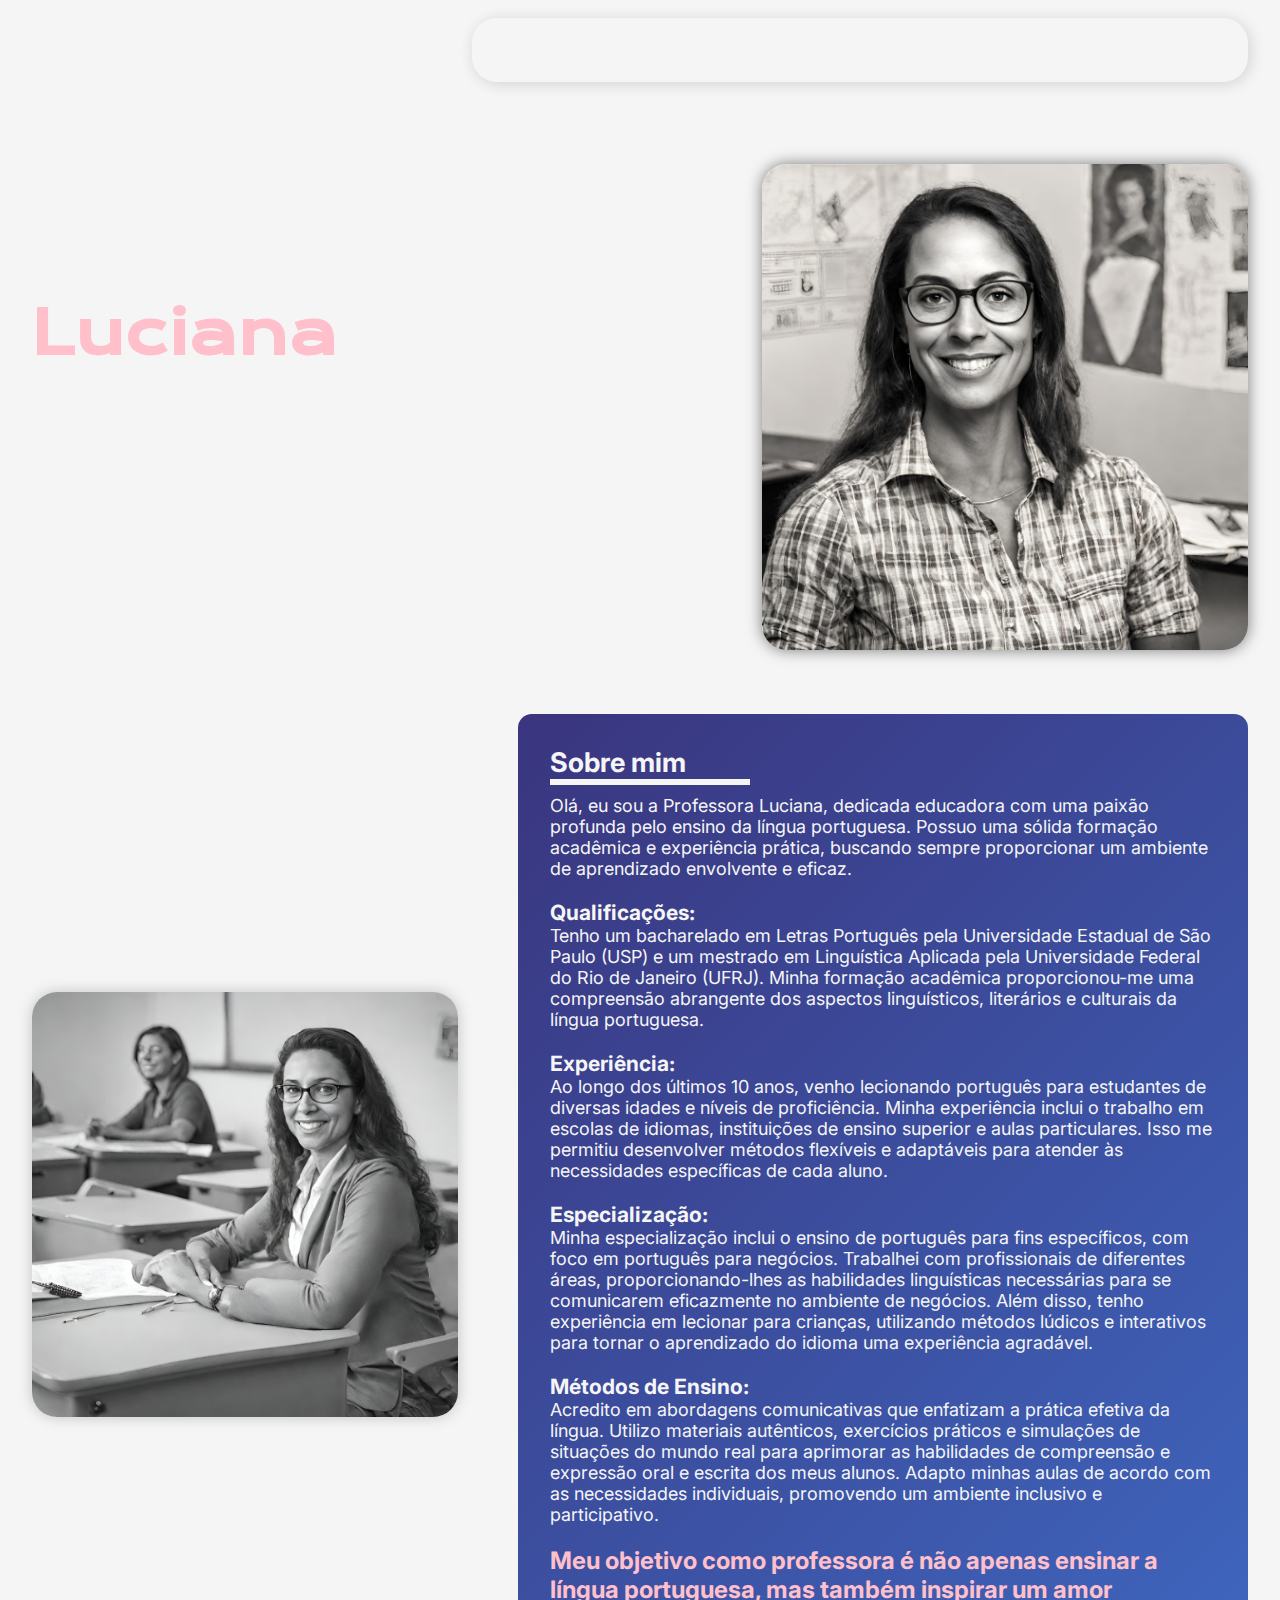
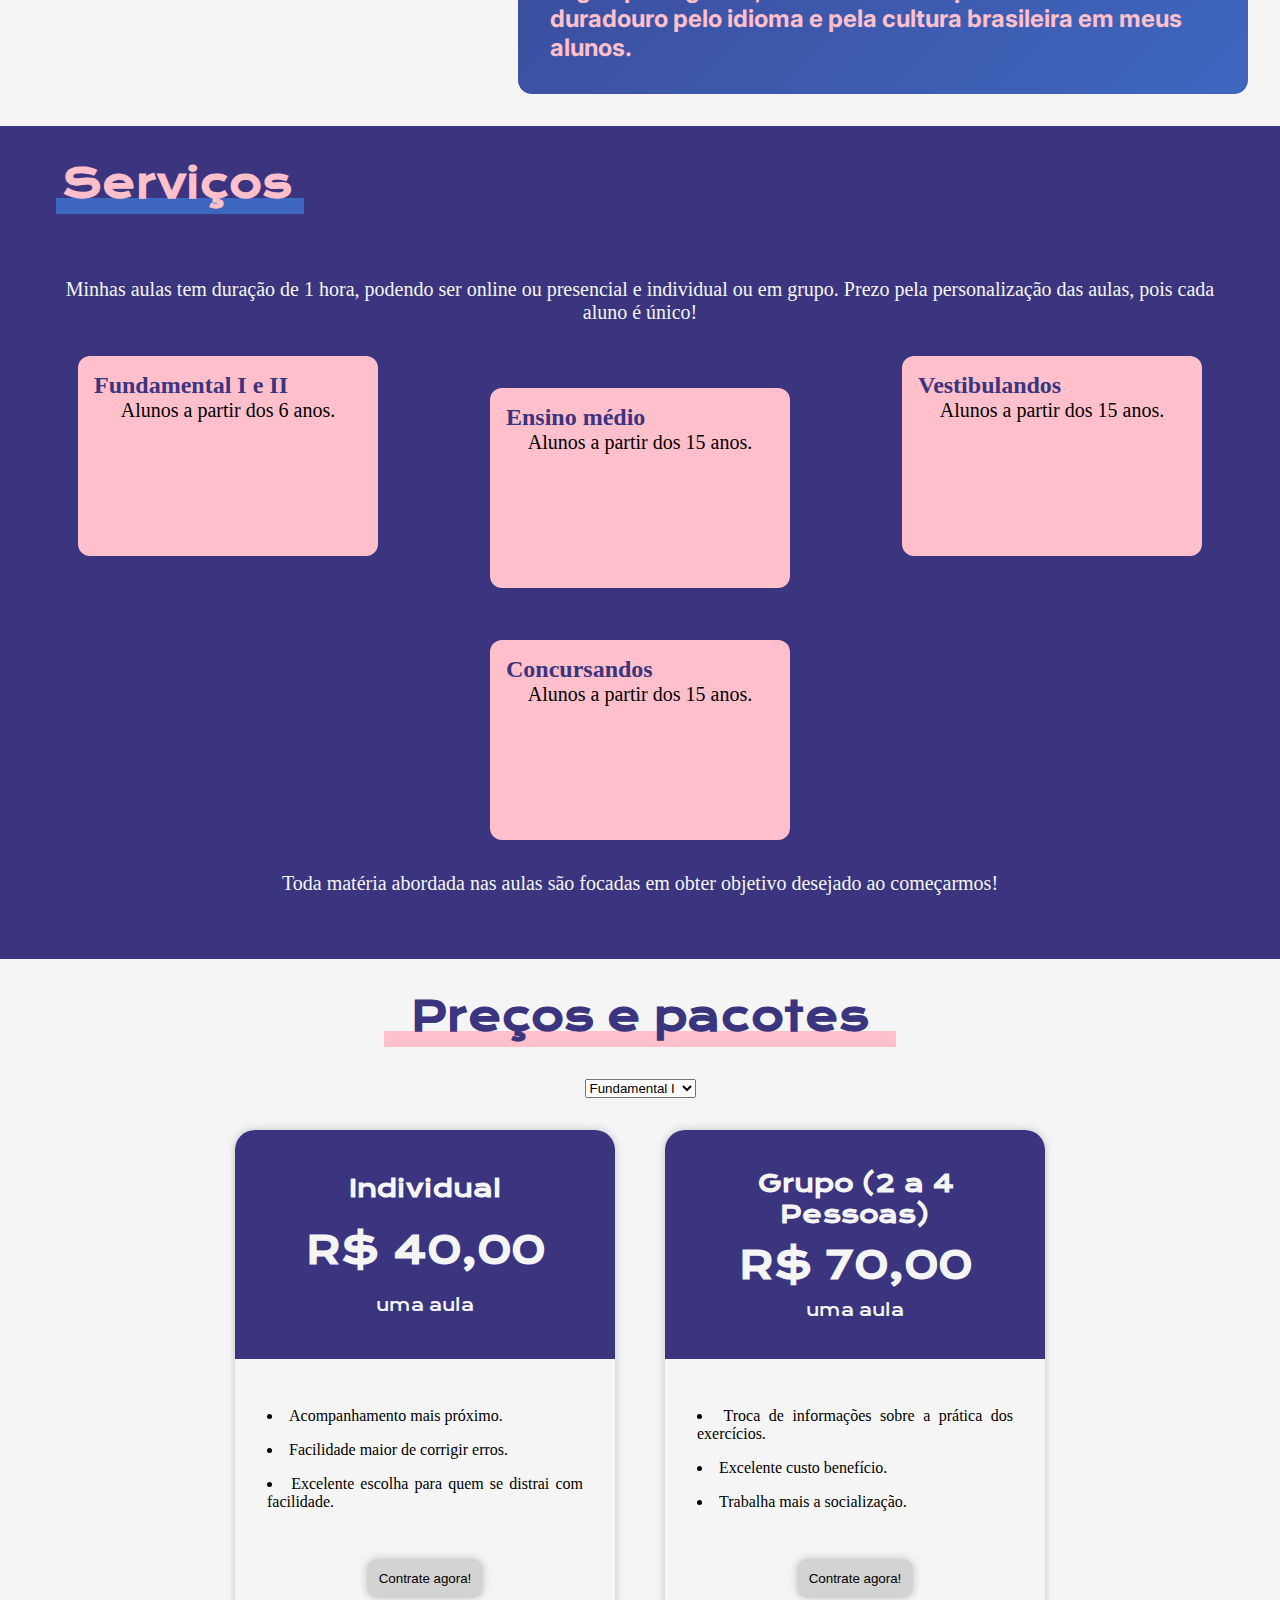
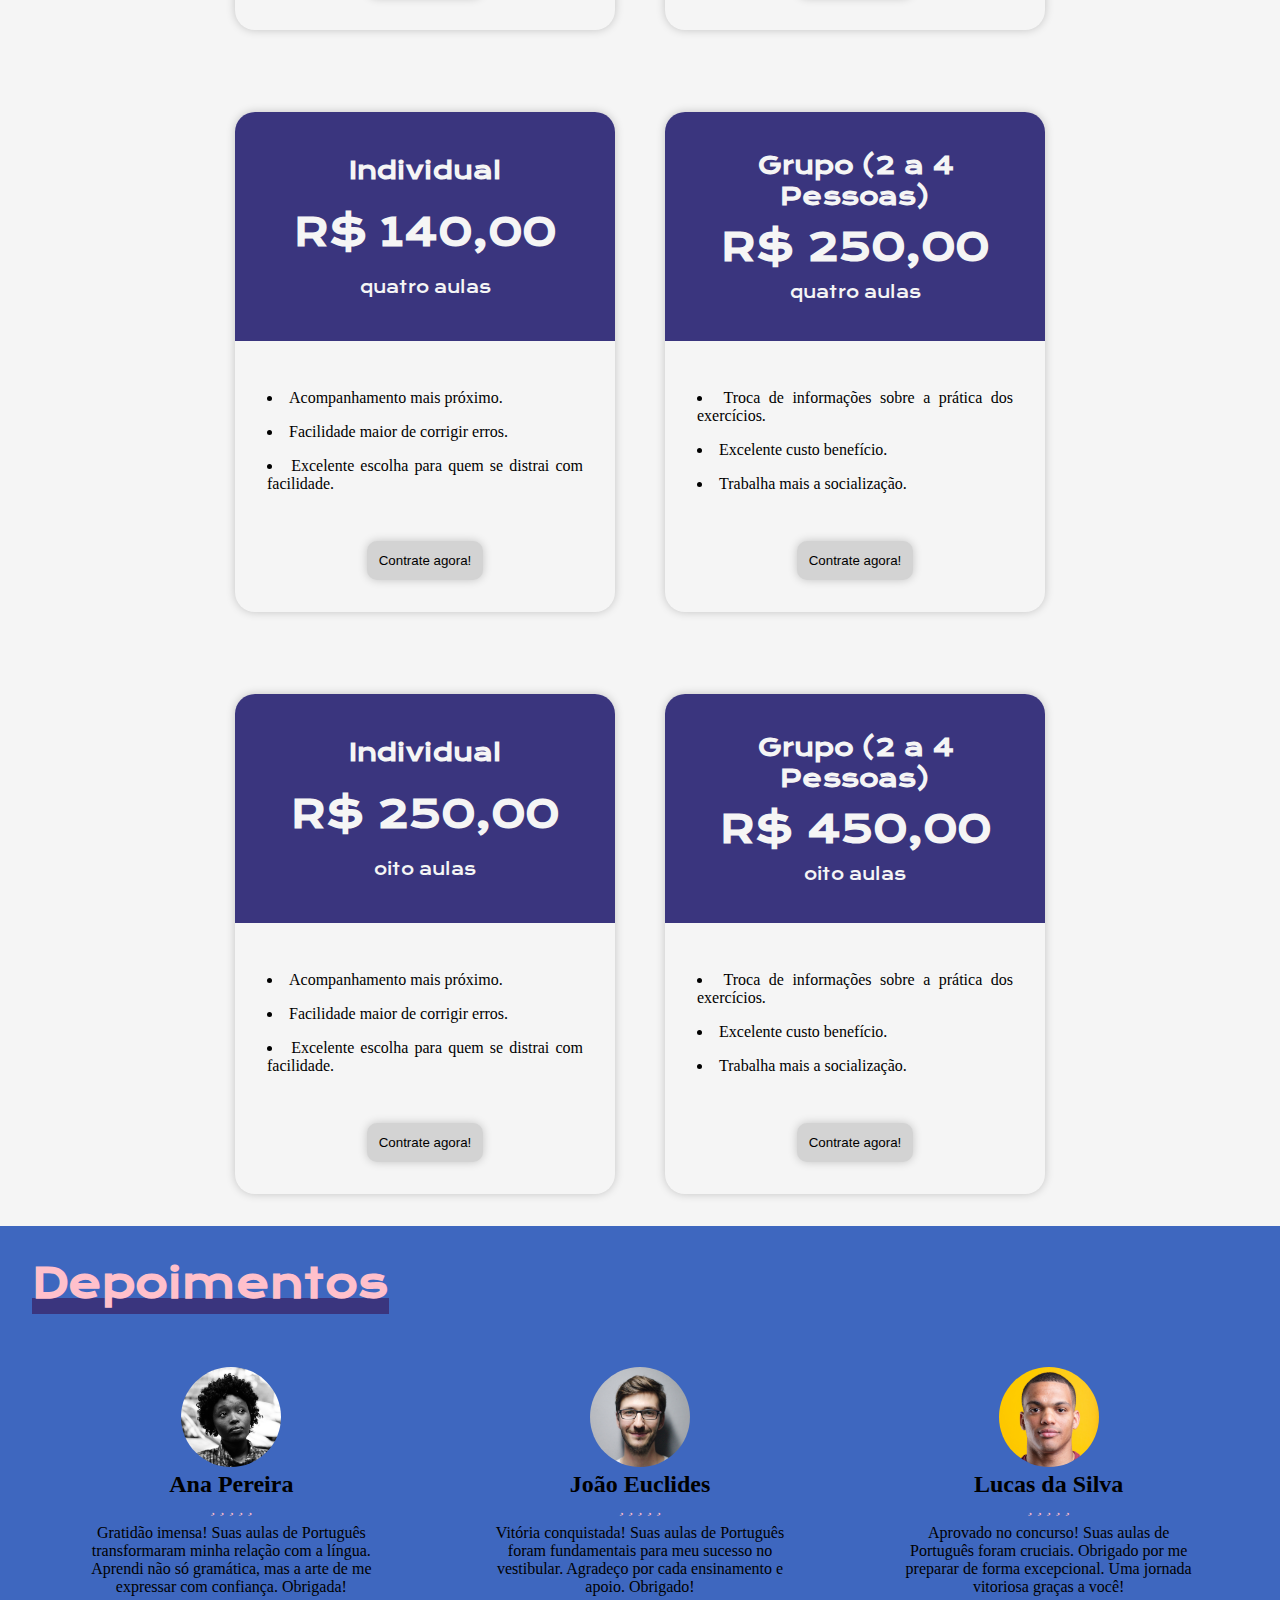
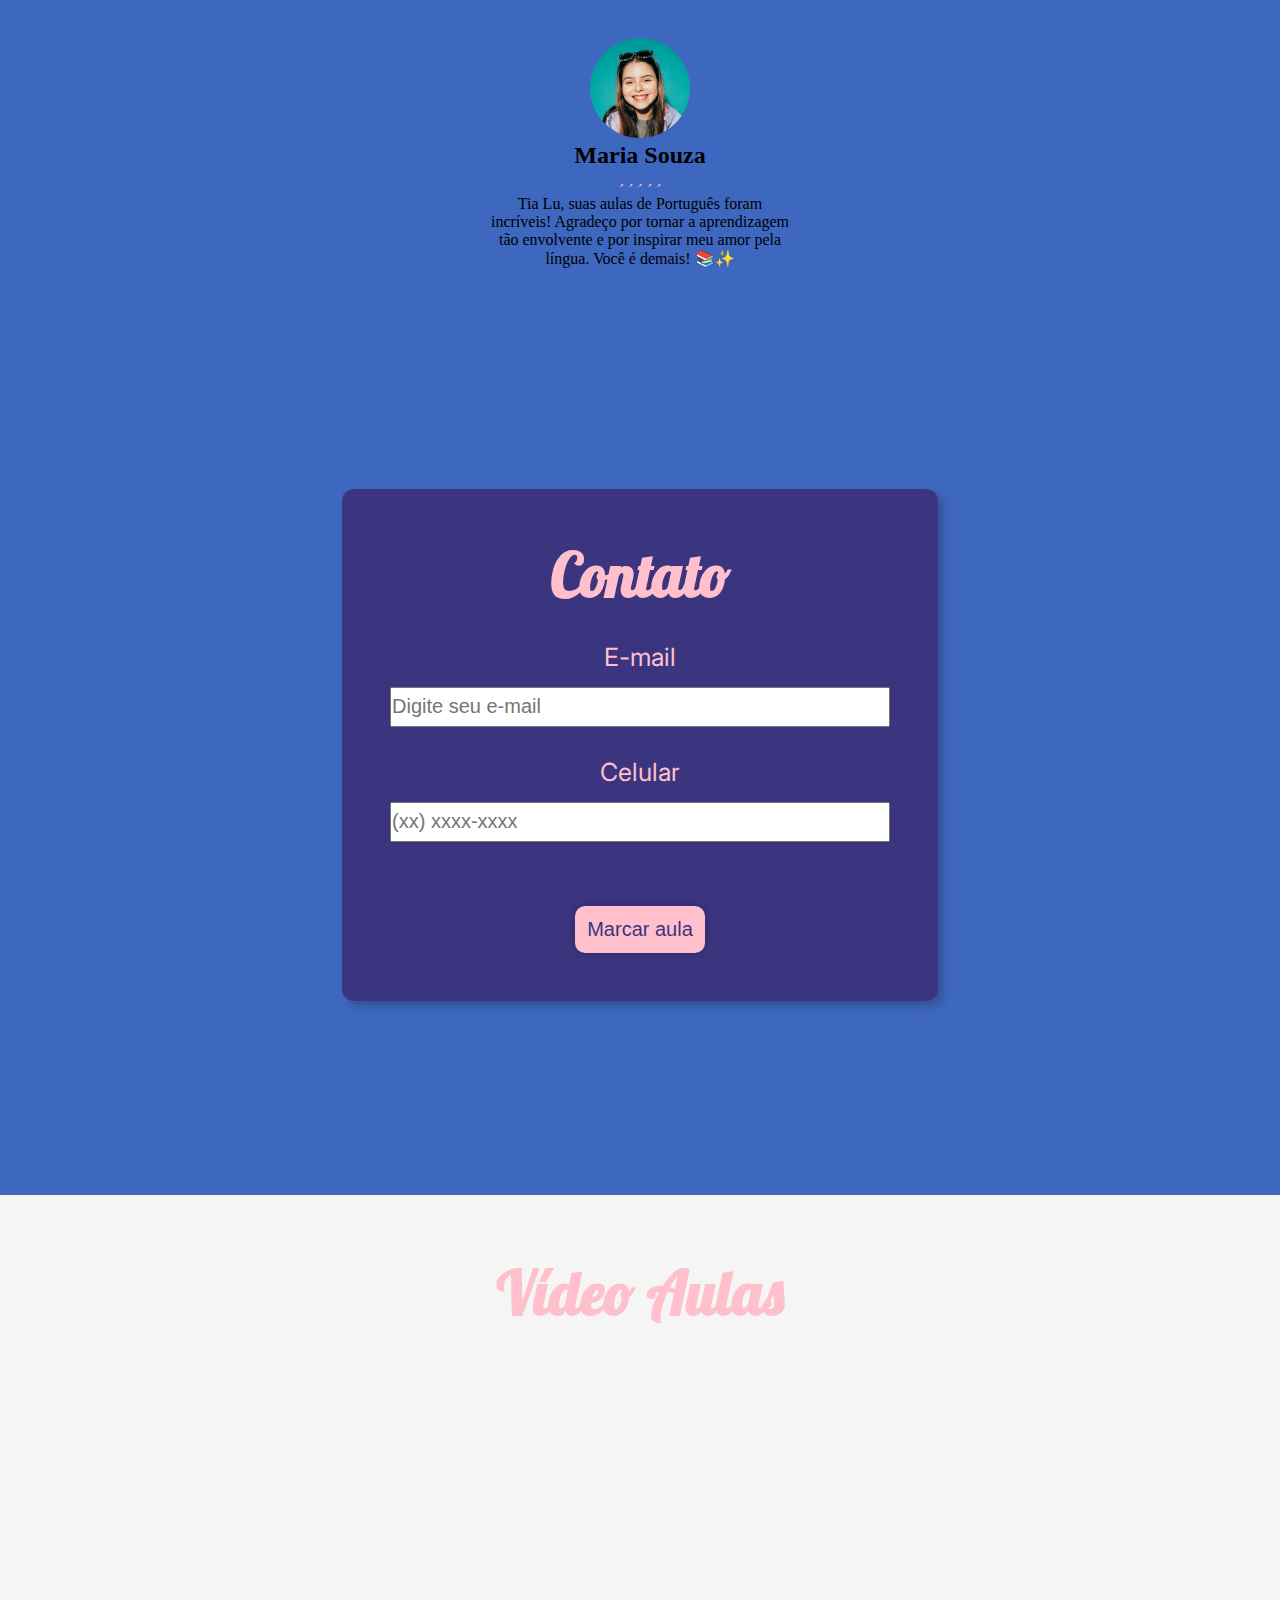
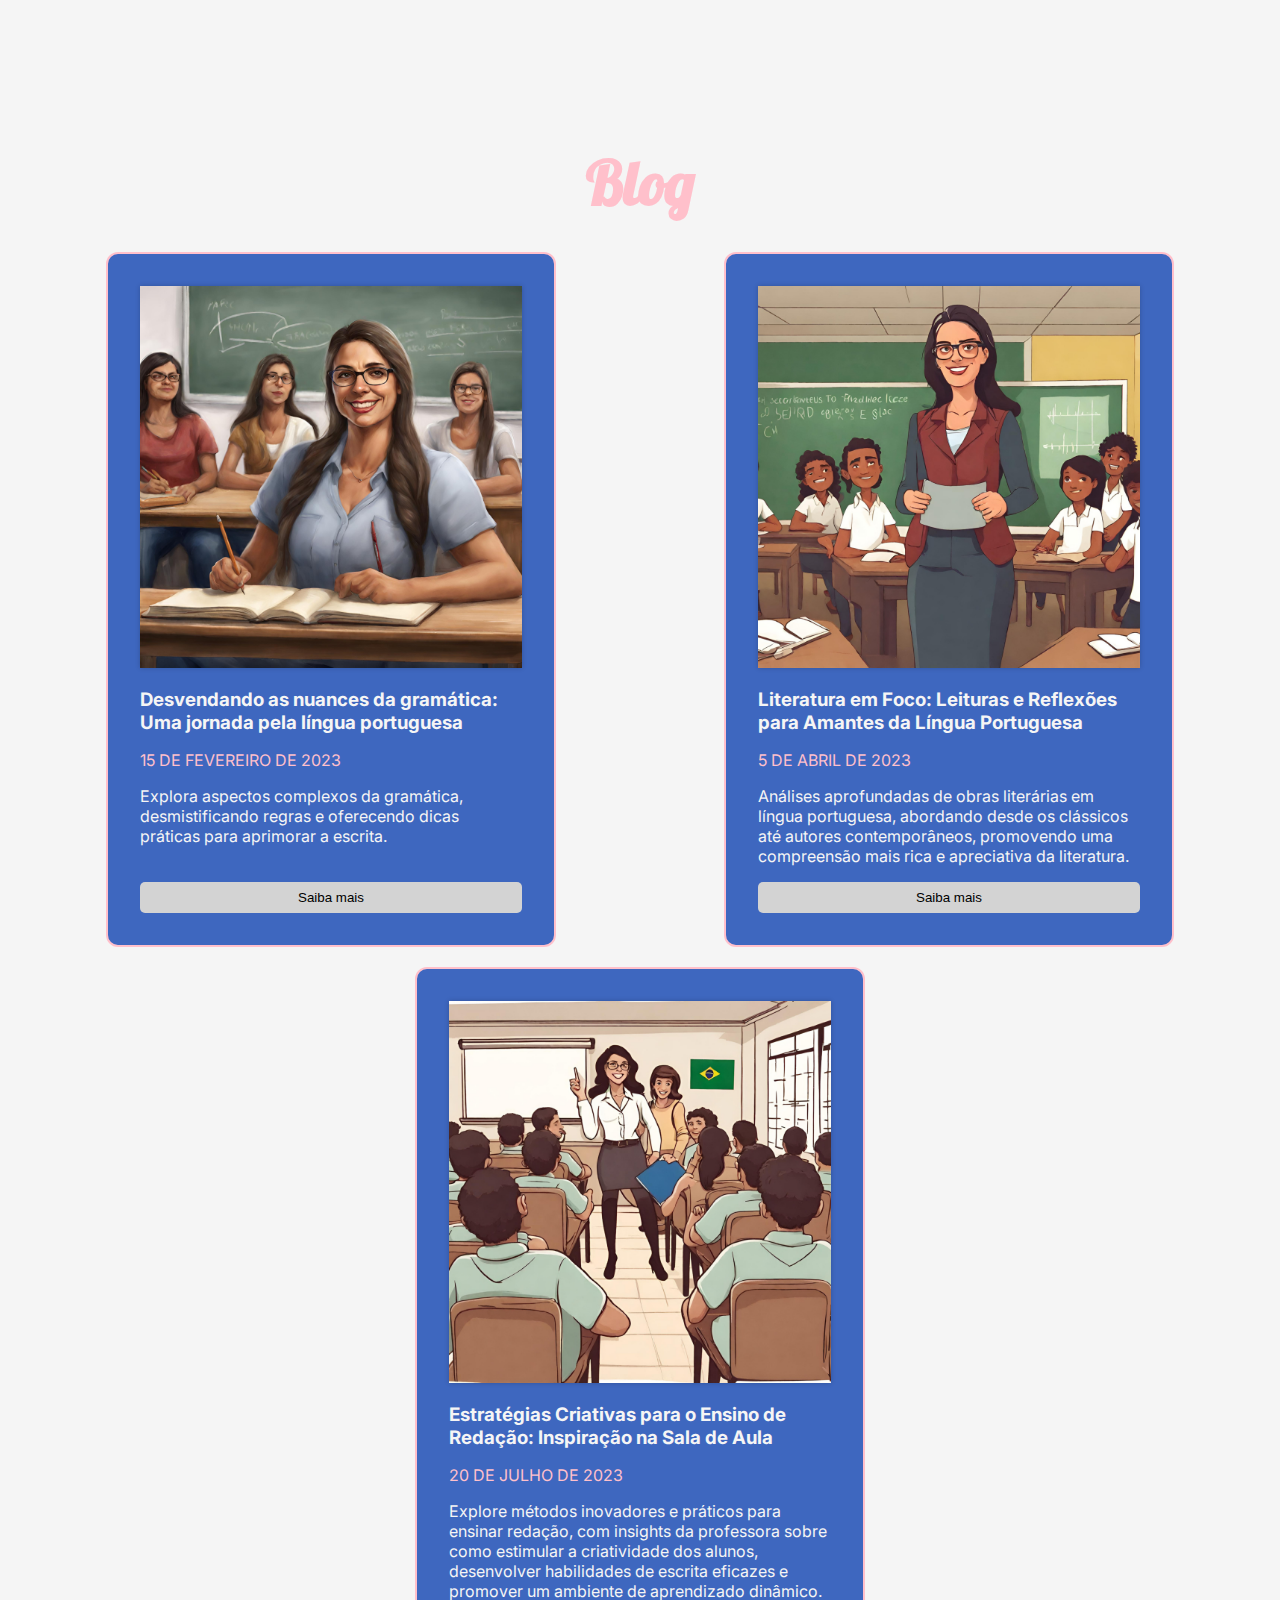
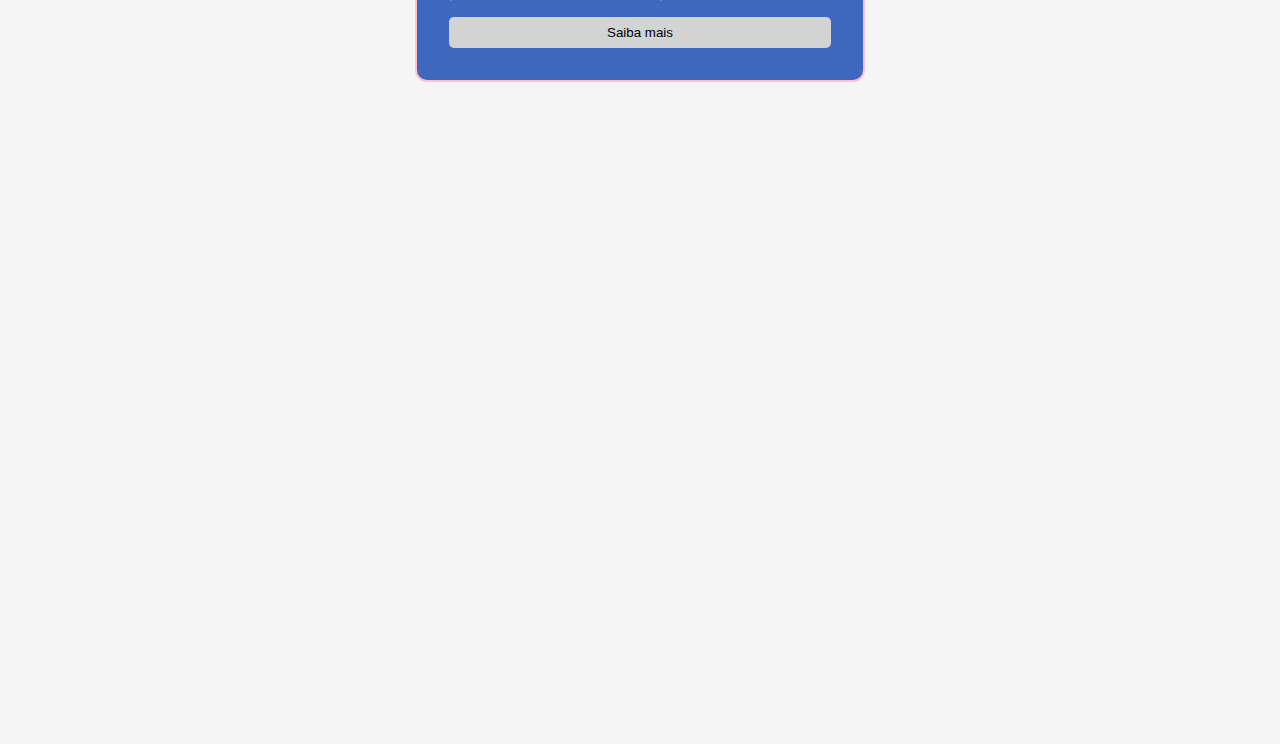
==== commit fa59b229: "video-aula/ media-query / menu" ====
--- a/index.html
+++ b/index.html
@@ -24,8 +24,9 @@
                 <li class="nav-item"><a href="#servicos">Serviços</a></li>
                 <li class="nav-item"><a href="#precos-pacotes">Pacotes</a></li>
                 <li class="nav-item"><a href="#depoimentos">Recomendações</a></li>
-                <li class="nav-item"><a href="#">Contato</a></li>
-                <li class="nav-item"><a href="#">Blog</a></li>
+                <li class="nav-item"><a href="#contato">Contato</a></li>
+                <li class="nav-item"><a href="#fotos">Aulas</a></li>
+                <li class="nav-item"><a href="#blog">Blog</a></li>
             </ul>
         </nav>
         <!-- <div class="dark-mode">
@@ -35,6 +36,9 @@
             <i class="fas fa-sun"></i>
             <div class="ball"></div>
         </div> -->
+        <div class="menu-hamb">
+            <img src="img/menu-btn.png" alt="Menu">
+        </div>
     </header>
     <main>
         <div class="apresentacao">
@@ -178,6 +182,16 @@
         </div>
     </section>
 
+    <!-- Galeria de fotos -->
+
+    <section id="fotos">
+        <h2>Vídeo Aulas</h2>
+        <div class="aulas">
+            <iframe width="560" height="315" src="https://www.youtube.com/embed/zJlstWWkmNw?si=7aVsLD6JjXCKwEaD" title="YouTube video player" frameborder="0" allow="accelerometer; autoplay; clipboard-write; encrypted-media; gyroscope; picture-in-picture; web-share" allowfullscreen></iframe>
+            <iframe width="560" height="315" src="https://www.youtube.com/embed/sPqzKtHoHQY?si=QtUi1e_GXHyAfOQ6" title="YouTube video player" frameborder="0" allow="accelerometer; autoplay; clipboard-write; encrypted-media; gyroscope; picture-in-picture; web-share" allowfullscreen></iframe>
+        </div>
+    </section>
+
     <!-- Blog -->
 
     <section id="blog">
@@ -188,7 +202,7 @@
                     <img src="img/prof-lu-3.png" alt="">
                     <h3>Desvendando as nuances da gramática: Uma jornada pela língua portuguesa</h3>
                     <span>15 de fevereiro de 2023</span>
-                    <p>explora aspectos complexos da gramática, desmistificando regras e oferecendo dicas práticas para aprimorar a escrita.</p>
+                    <p>Explora aspectos complexos da gramática, desmistificando regras e oferecendo dicas práticas para aprimorar a escrita.</p>
                 </div>
                 <button>Saiba mais</button>
             </div>
@@ -197,7 +211,7 @@
                     <img src="img/prof-lu-4.png" alt="">
                     <h3>Literatura em Foco: Leituras e Reflexões para Amantes da Língua Portuguesa</h3>
                     <span>5 de abril de 2023</span>
-                    <p>análises aprofundadas de obras literárias em língua portuguesa, abordando desde os clássicos até autores contemporâneos, promovendo uma compreensão mais rica e apreciativa da literatura.</p>
+                    <p>Análises aprofundadas de obras literárias em língua portuguesa, abordando desde os clássicos até autores contemporâneos, promovendo uma compreensão mais rica e apreciativa da literatura.</p>
                 </div>
                 <button>Saiba mais</button>
             </div>
--- a/style.css
+++ b/style.css
@@ -74,6 +74,10 @@
 header li a:hover {
     color: white;
     text-shadow: 0 0 4px white;
+}
+
+.menu-hamb {
+    display: none;
 }
 
 /* dark mode button*/
@@ -460,6 +464,26 @@
     box-shadow: 0 0 10px rgba(0, 0, 0, .2);
 }
 
+/* galeria de fotos */
+
+#fotos h2 {
+    color: var(--rosa); 
+    font-family: var(--lobster-font);
+    font-size: 60px;
+    margin-top: 1em;
+    text-align: center;
+}
+
+.aulas {
+    display: flex;
+    justify-content: center;
+    padding: 20px;
+}
+
+.aulas iframe {
+    padding: 10px;
+}
+
 /* blog */
 
 #blog h2 {
@@ -577,4 +601,84 @@
 
 .mt-2 {
     margin-top: 2rem;
+}
+
+/* responsividade */
+
+@media screen and (max-width: 1088px) {
+    main img {
+        width: 80%;
+    }
+}
+
+@media screen and (max-width: 1023px) {
+    body {
+        background-size: cover;
+    }
+    .menu-hamb {
+        display: block;
+    }
+    .nav {
+        display: none;
+    }
+    main img {
+        width: 70%;
+    }
+    .apresentacao {
+        padding-bottom: 0;
+    } 
+    #sobre {
+        flex-direction: column-reverse;
+    }
+    .sobre-mim {
+        width: 80%;
+    }
+    #sobre img {
+        margin-top: 2rem;
+        width: 80%;
+    } 
+}
+
+@media screen and (max-width: 768px) {
+    .aulas {
+        flex-wrap: wrap;
+    }
+}
+
+
+@media screen and (max-width: 600px) {
+    .apresentacao {
+        width: 90%;
+        text-align: center;
+        min-width: 0;
+    }
+    .apresentacao h1 {
+        font-size: 20px;
+    }
+    .apresentacao span, 
+    .apresentacao strong {
+        font-size: 35px;
+    }
+    .pacotes-h2 {
+        width: 80%;
+    }
+    .contato-card {
+        width: 90%;
+    }
+    .input input {
+        width: 100%;
+    }
+    .blog {
+        width: 90%;
+        min-width: 0;
+    }
+}
+
+@media screen and (max-width: 425px) {
+    #depoimentos h2 {
+        font-size: 30px;
+    }
+    .depoimentos-h2 {
+        width: 80%;
+    }
 }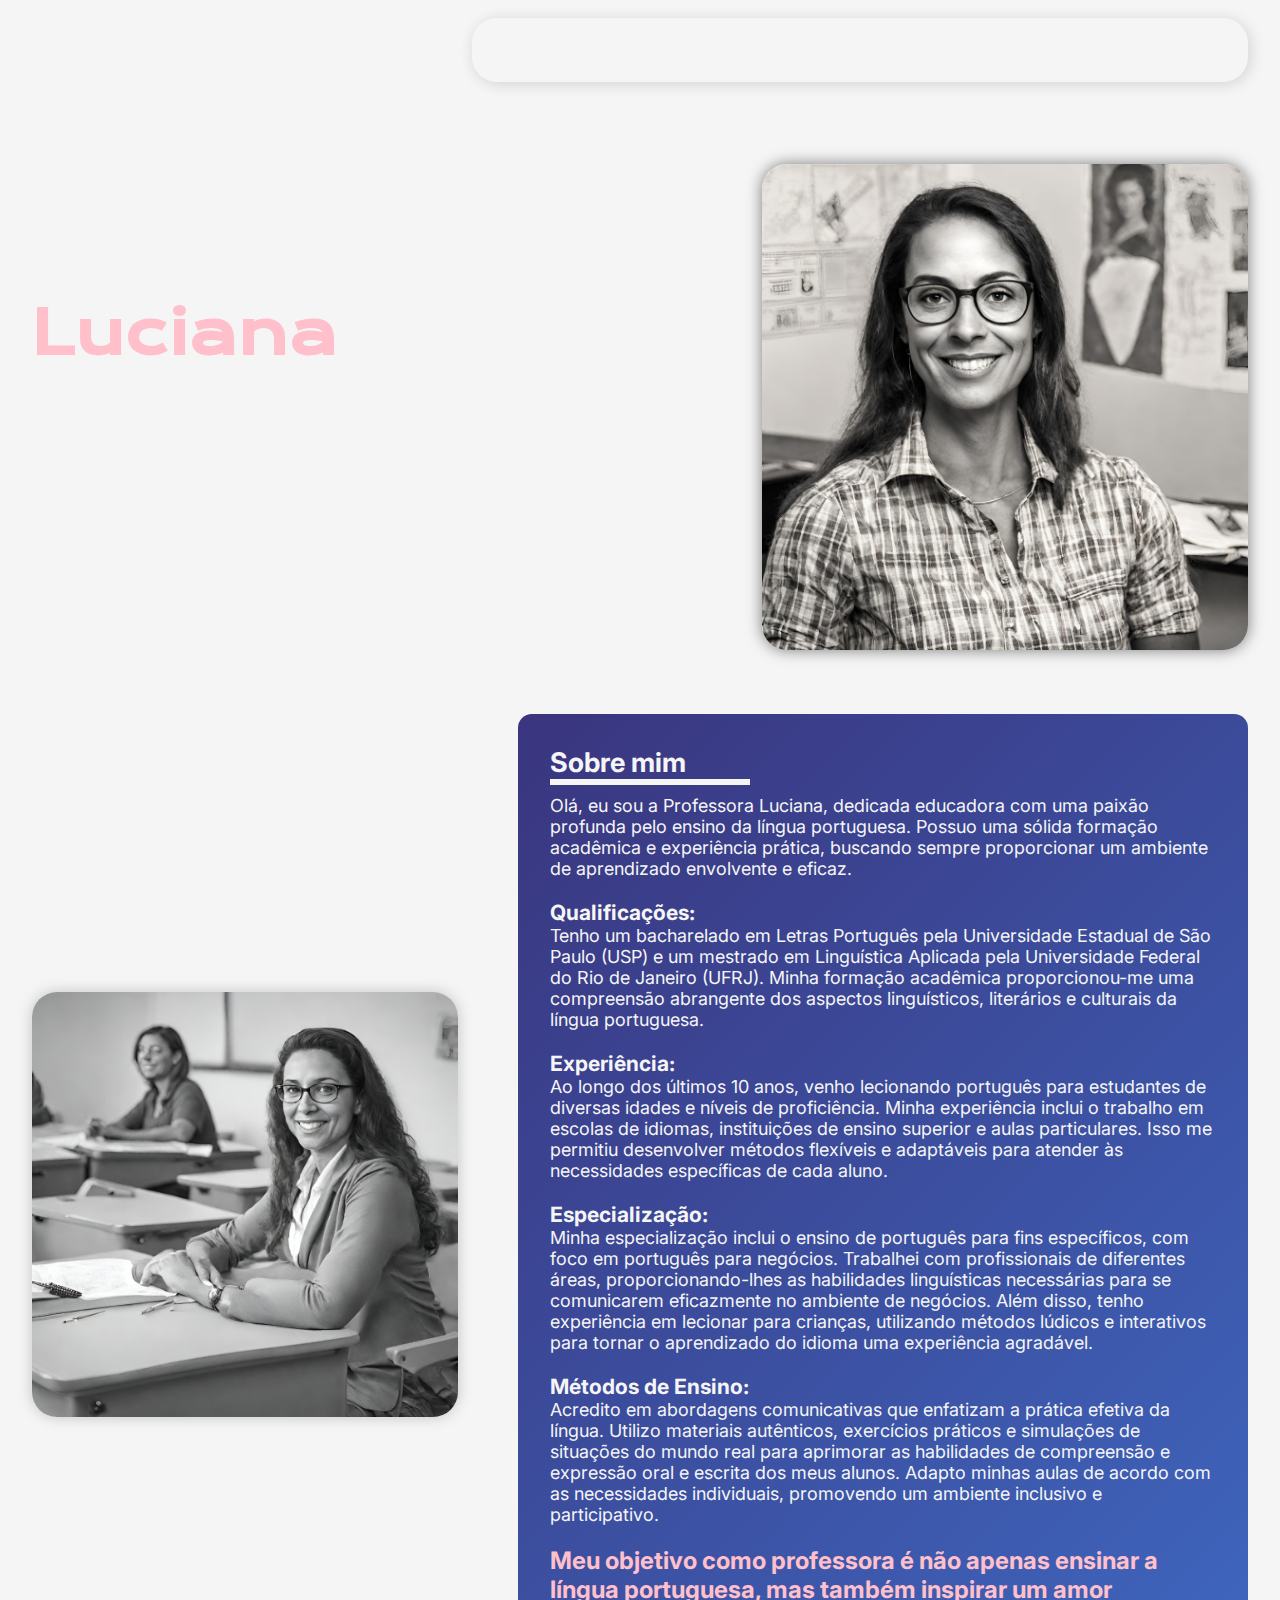
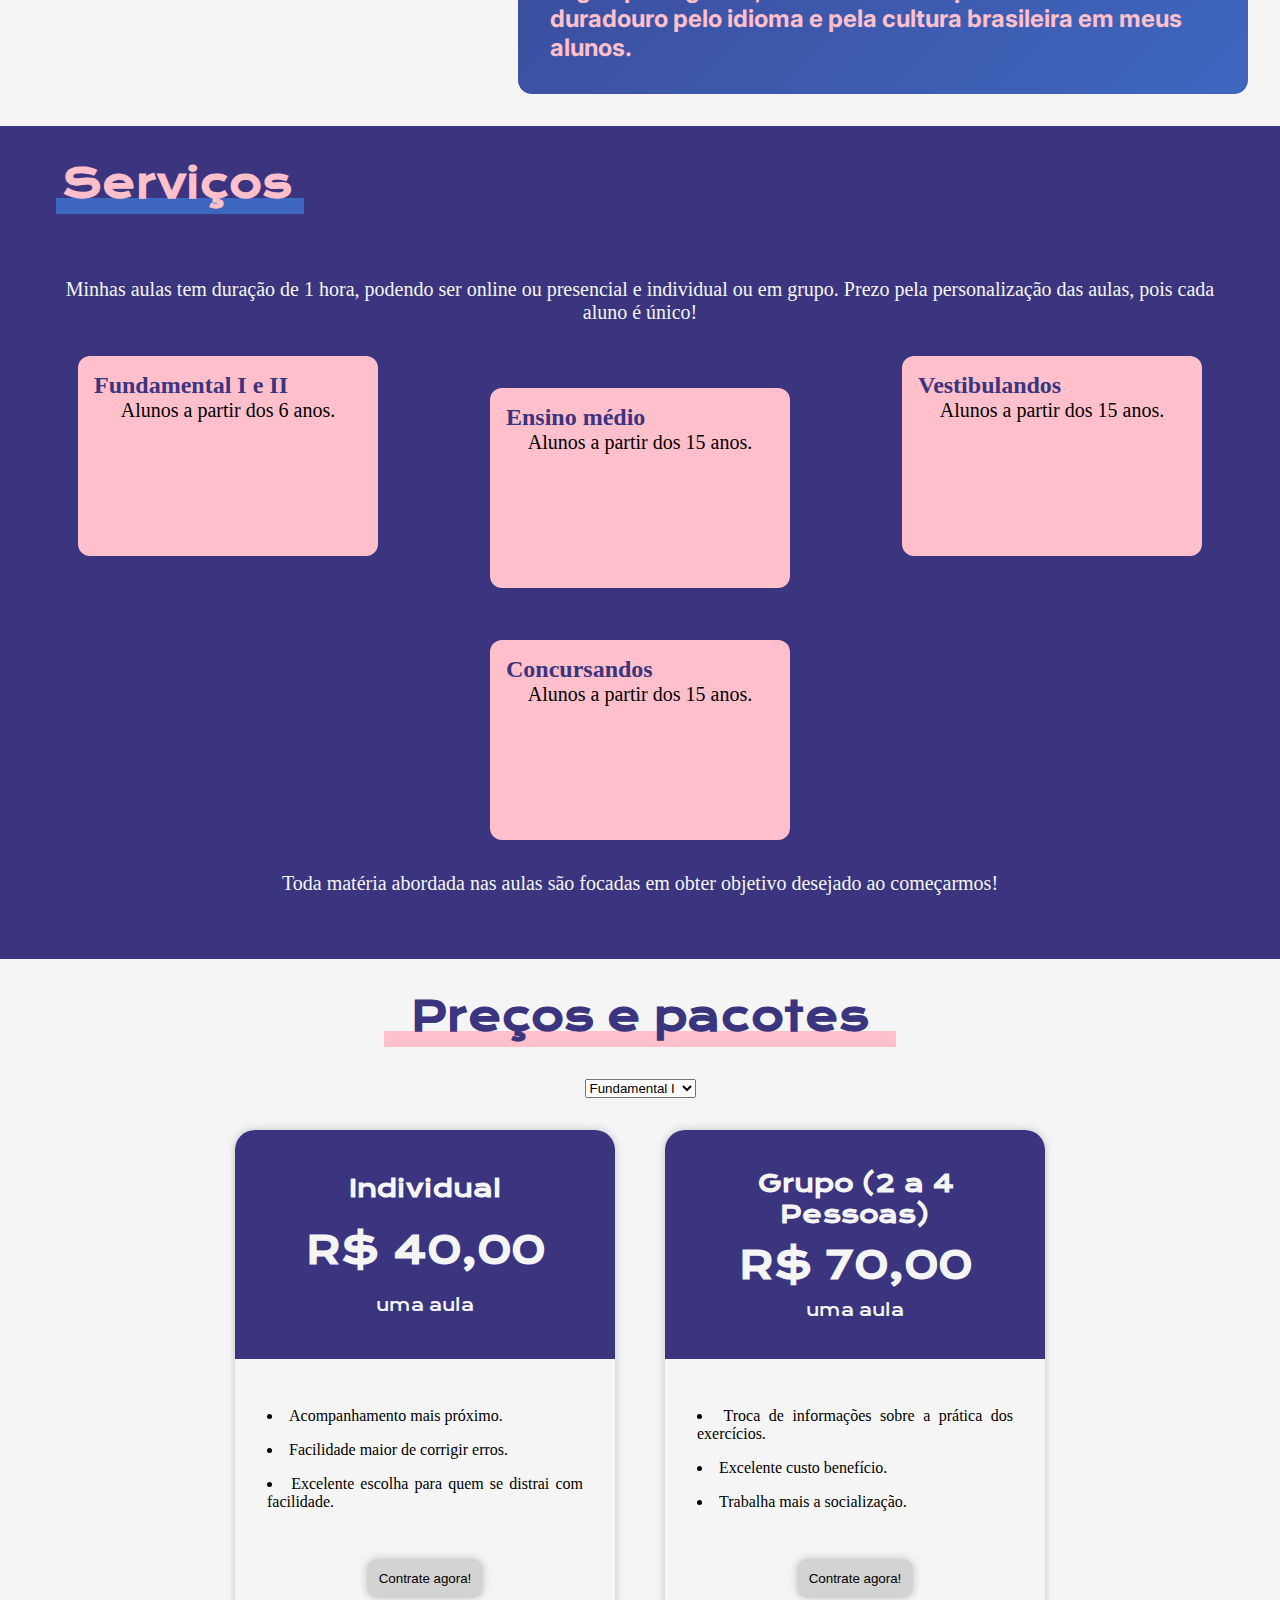
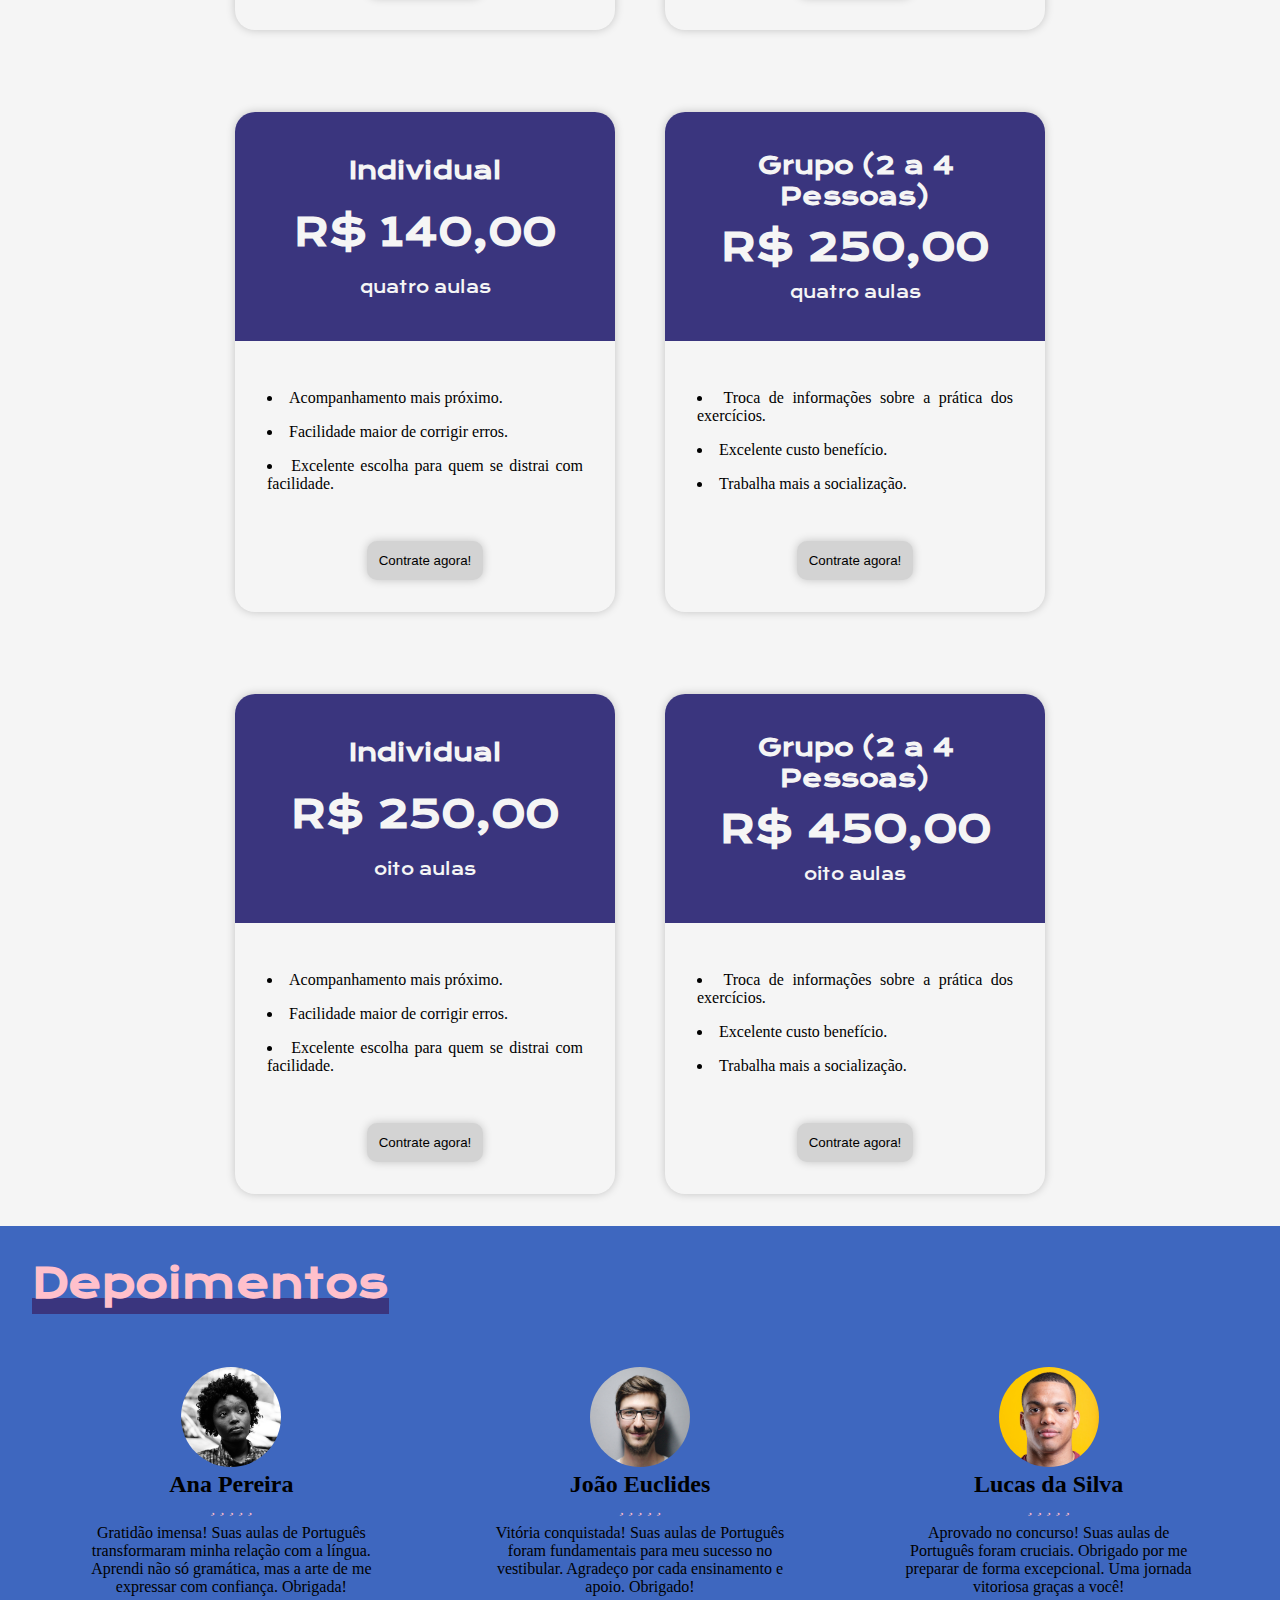
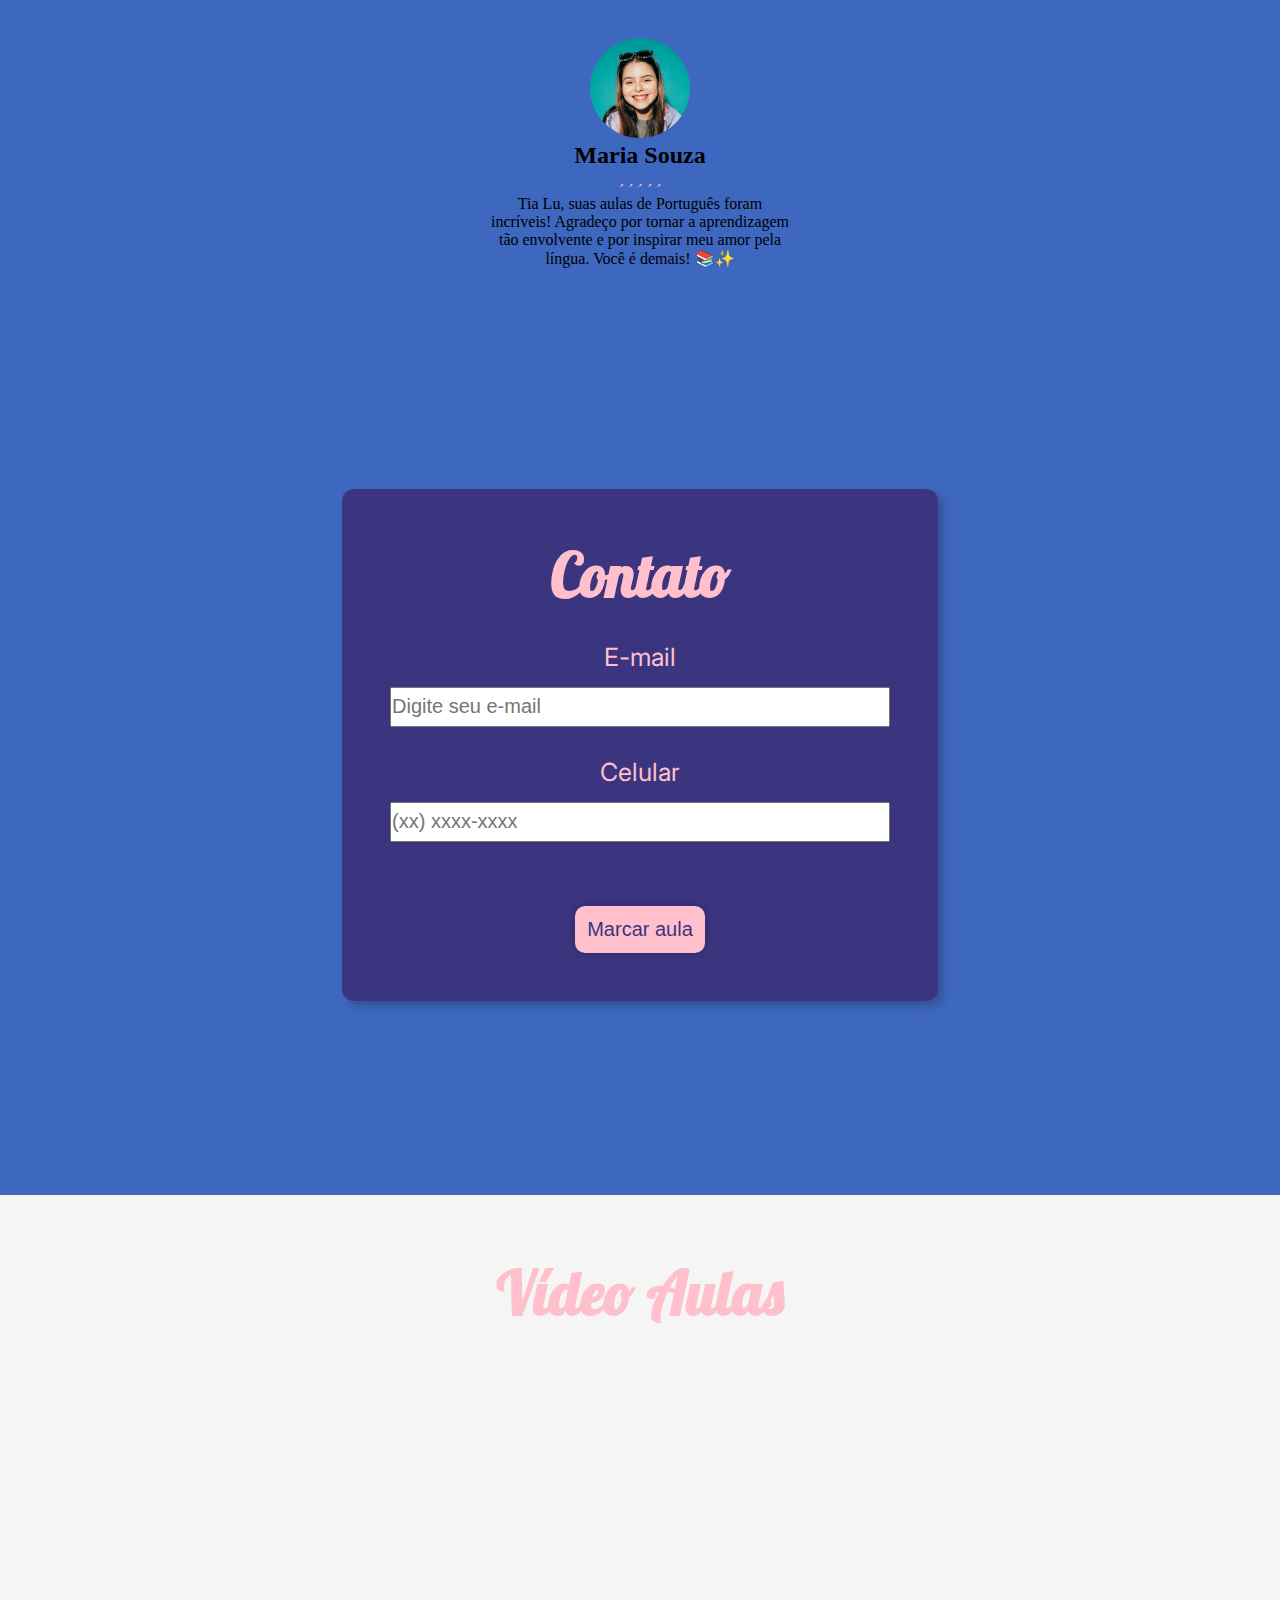
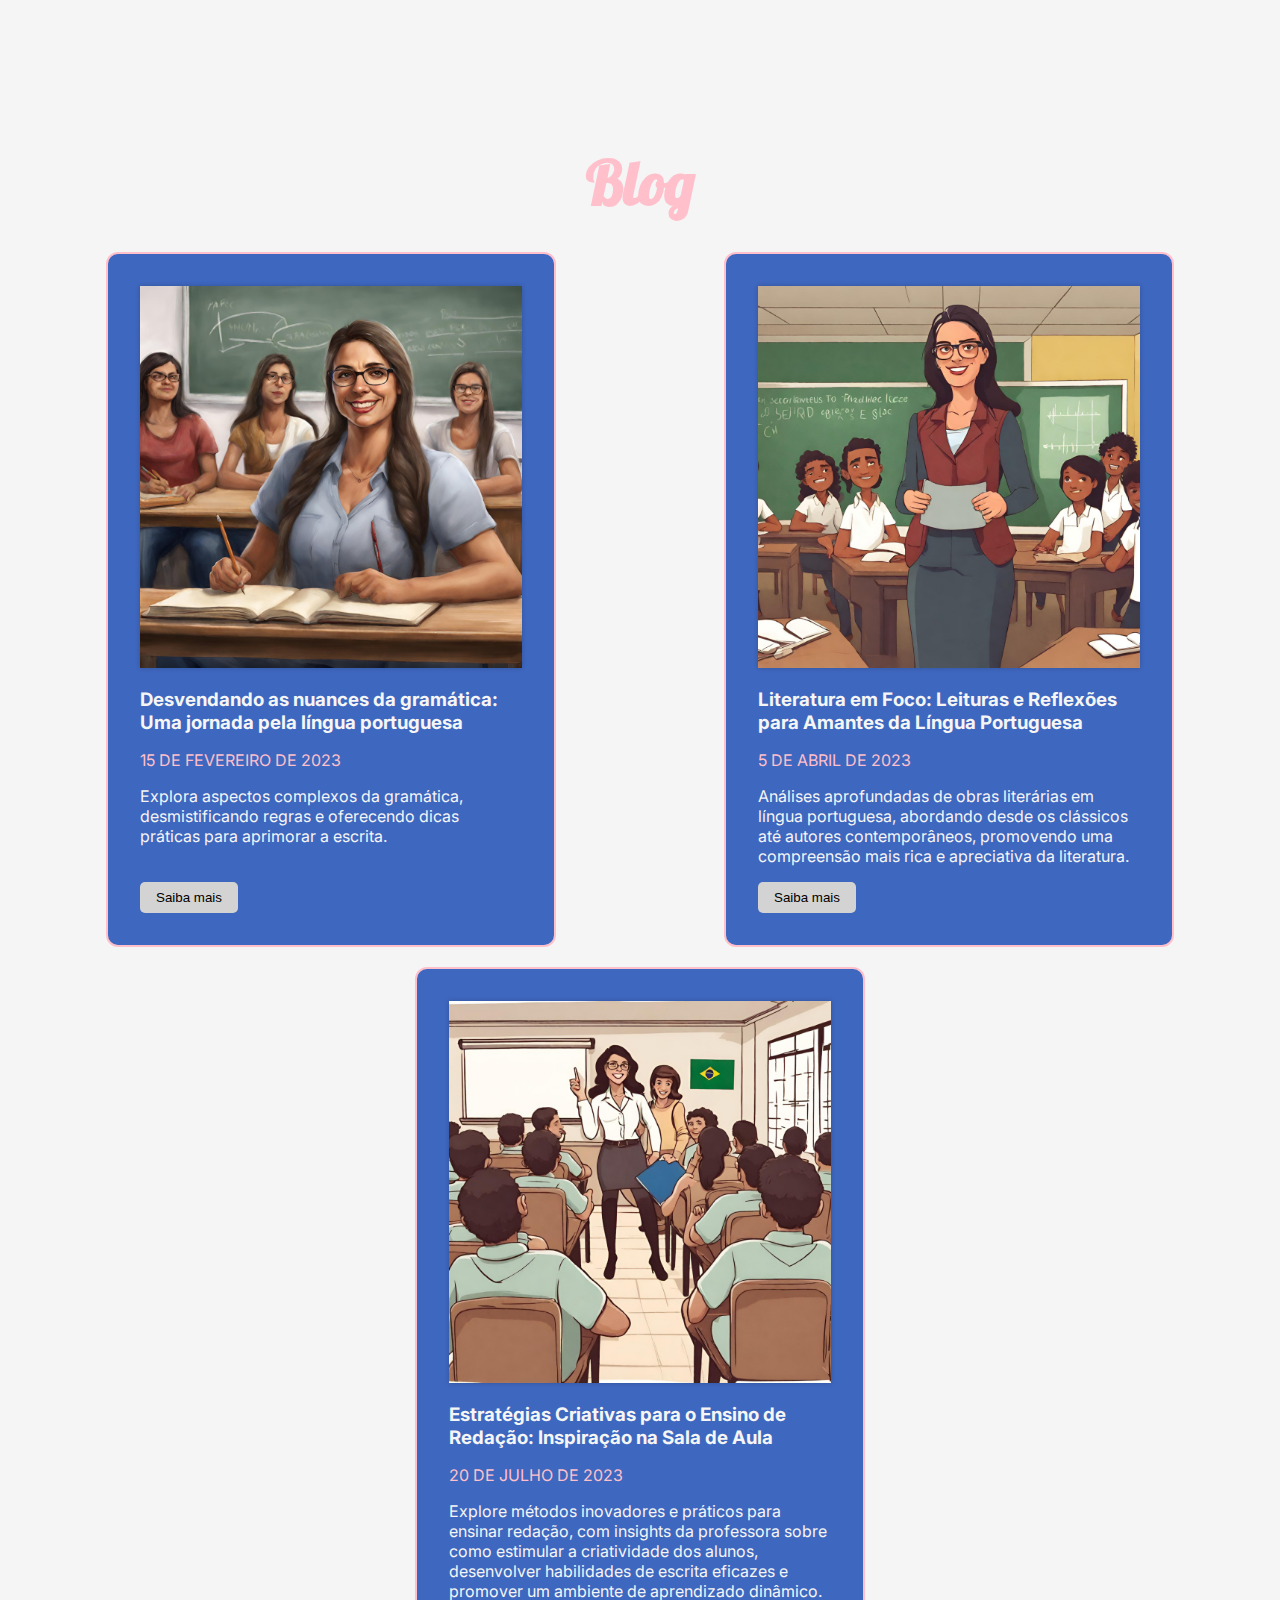
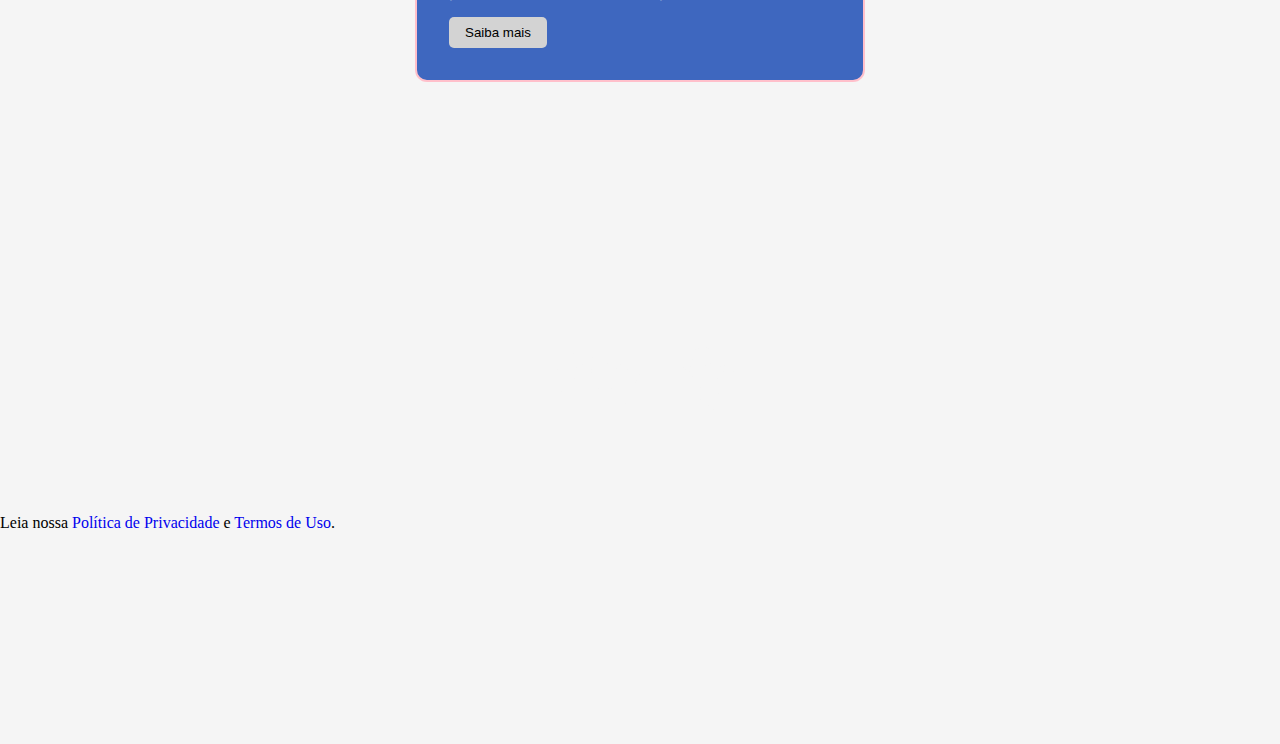
==== commit 5b62c6c1: "Segunda página do blog" ====
--- a/index.html
+++ b/index.html
@@ -204,7 +204,7 @@
                     <span>15 de fevereiro de 2023</span>
                     <p>Explora aspectos complexos da gramática, desmistificando regras e oferecendo dicas práticas para aprimorar a escrita.</p>
                 </div>
-                <button>Saiba mais</button>
+                <a href="blog/desvendando-as-nuances-dagramatica.html"><button>Saiba mais</button></a>
             </div>
             <div class="blog">
                 <div>
@@ -213,7 +213,7 @@
                     <span>5 de abril de 2023</span>
                     <p>Análises aprofundadas de obras literárias em língua portuguesa, abordando desde os clássicos até autores contemporâneos, promovendo uma compreensão mais rica e apreciativa da literatura.</p>
                 </div>
-                <button>Saiba mais</button>
+                <a href=""><button>Saiba mais</button></a>
             </div>
             <div class="blog">
                 <div>
@@ -222,7 +222,7 @@
                     <span>20 de julho de 2023</span>
                     <p> Explore métodos inovadores e práticos para ensinar redação, com insights da professora sobre como estimular a criatividade dos alunos, desenvolver habilidades de escrita eficazes e promover um ambiente de aprendizado dinâmico.</p>
                 </div>
-                <button>Saiba mais</button>
+                <a href="blog/estrategias-criativas-para-o-ensino-de-redacao.html"><button>Saiba mais</button></a>
             </div>  
         </div>
     </section>
@@ -230,20 +230,28 @@
     <!-- footer -->
 
     <footer class="footer">
-        <div class="logo-footer"> 
-            <i class="fa-solid fa-book-open-reader"></i>  
-            <h1>Prof. Lu</h1>
-        </div>
-        <div class="footer-conteudo">
-            <p>Me sigam nas redes sociais</p>
-            <ul class="sociais">
-                <li><a href="#"><i class="fa-brands fa-whatsapp"></i></a></li>
-                <li><a href="#"><i class="fa-brands fa-facebook"></i></a></li>
-                <li><a href="#"><i class="fa-brands fa-twitter"></i></a></li>
-                <li><a href="#"><i class="fa-brands fa-linkedin"></i></a></li>
-                <li><a href="#"><i class="fa-brands fa-instagram"></i></a></li>
-            </ul>
-        </div>
+        <div>
+            <div class="logo-footer"> 
+                <i class="fa-solid fa-book-open-reader"></i>  
+                <h1>Prof. Lu</h1>
+            </div>
+            <div class="footer-conteudo">
+                <p>Me sigam nas redes sociais</p>
+                <ul class="sociais">
+                    <li><a href="#"><i class="fa-brands fa-whatsapp"></i></a></li>
+                    <li><a href="#"><i class="fa-brands fa-facebook"></i></a></li>
+                    <li><a href="#"><i class="fa-brands fa-twitter"></i></a></li>
+                    <li><a href="#"><i class="fa-brands fa-linkedin"></i></a></li>
+                    <li><a href="#"><i class="fa-brands fa-instagram"></i></a></li>
+                </ul>
+            </div>
+        </div>
+        <p class="politica">
+            Leia nossa
+            <a href="politica-de-privacidade.html" target="_blank">Política de Privacidade</a>
+            e
+            <a href="termos-de-uso.html" target="_blank">Termos de Uso</a>.
+        </p>
     </footer>
 </body>
 </html>--- a/style.css
+++ b/style.css
@@ -621,6 +621,27 @@
     .nav {
         display: none;
     }
+    .nav-mobile {
+        position: absolute;
+        display: block;
+        backdrop-filter: blur(20px);
+        background: rgba(255, 255, 255, 0.1);
+        box-shadow: 2px 2px 15px rgba(0, 0, 0, .14);
+        border-radius: 25px;
+        top: 6rem;
+        right: 0;
+        padding: 2rem;
+    }
+    .nav-mobile ul {
+        display: flex;
+        flex-direction: column;
+        align-items: center;
+        justify-content: space-around;
+        gap: 10px;
+    }
+    .nav-mobile ul li a {
+        font-size: 32px;
+    }
     main img {
         width: 70%;
     }
